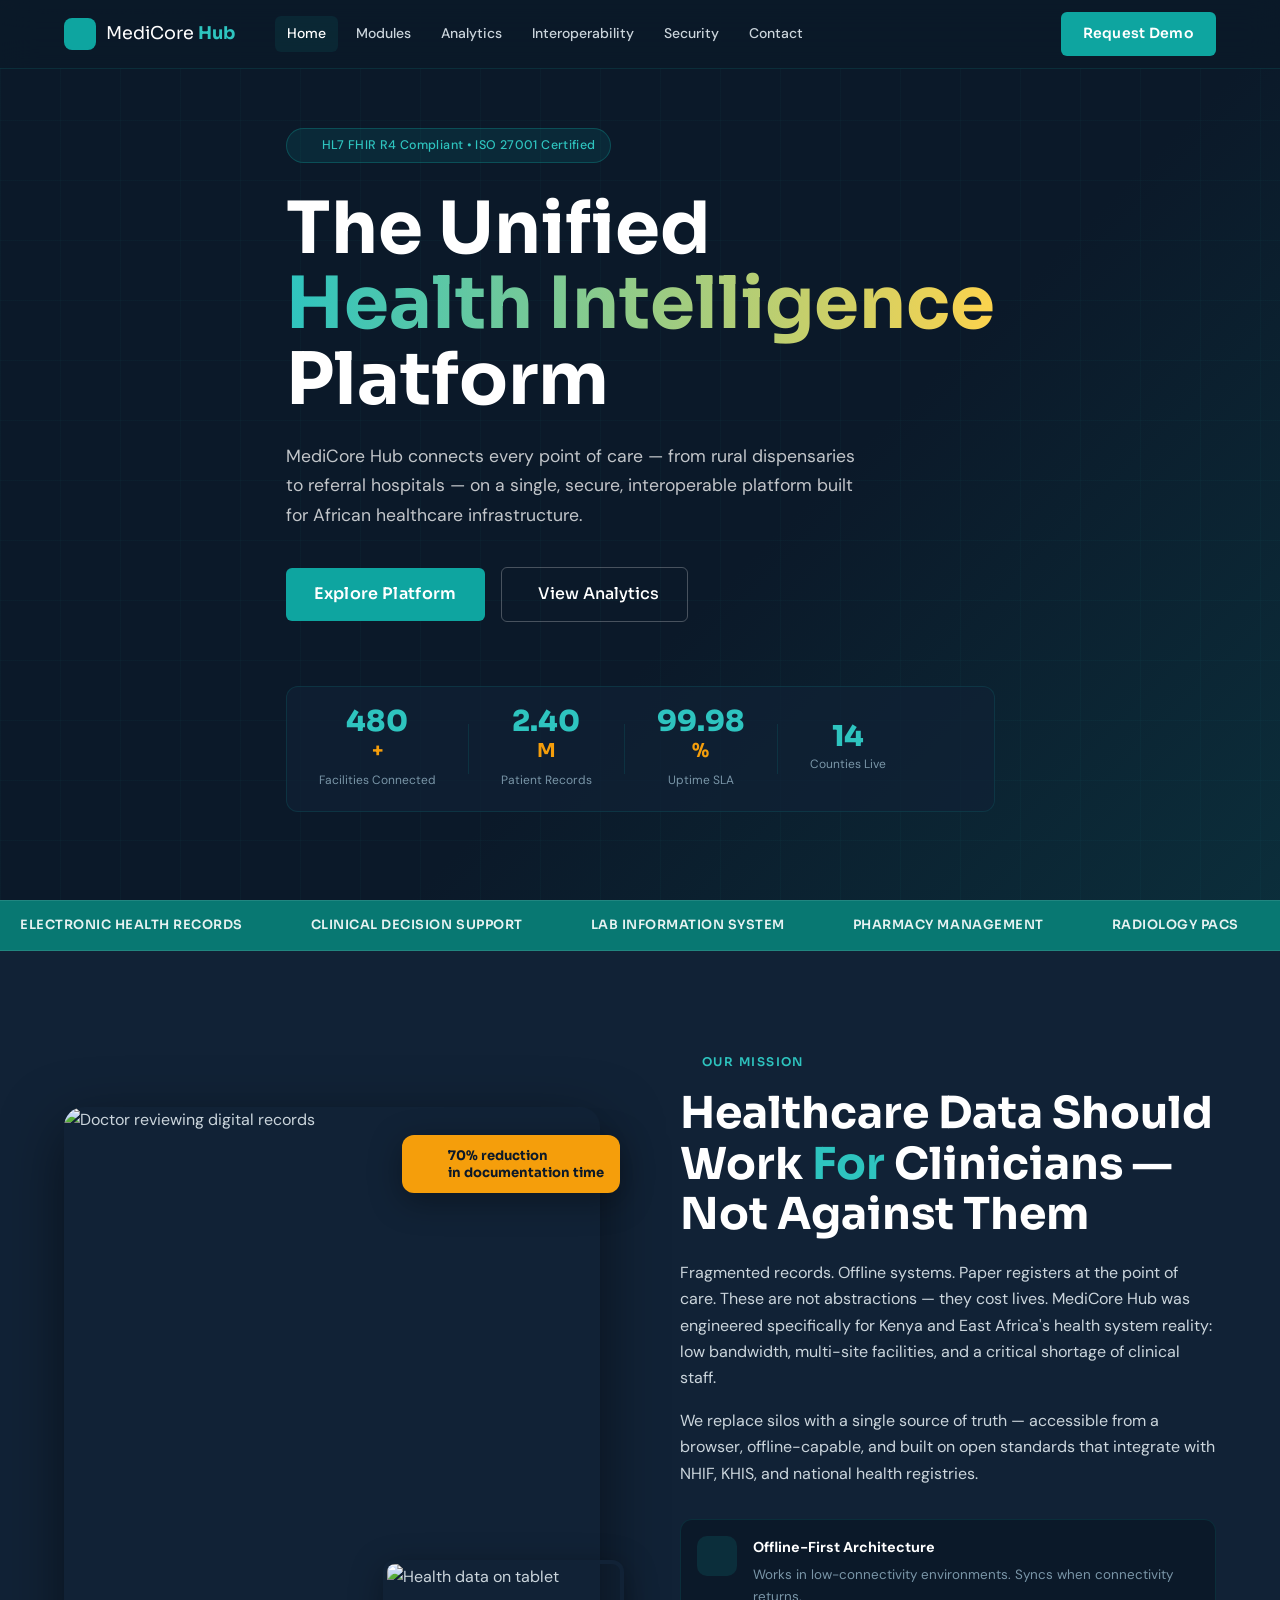
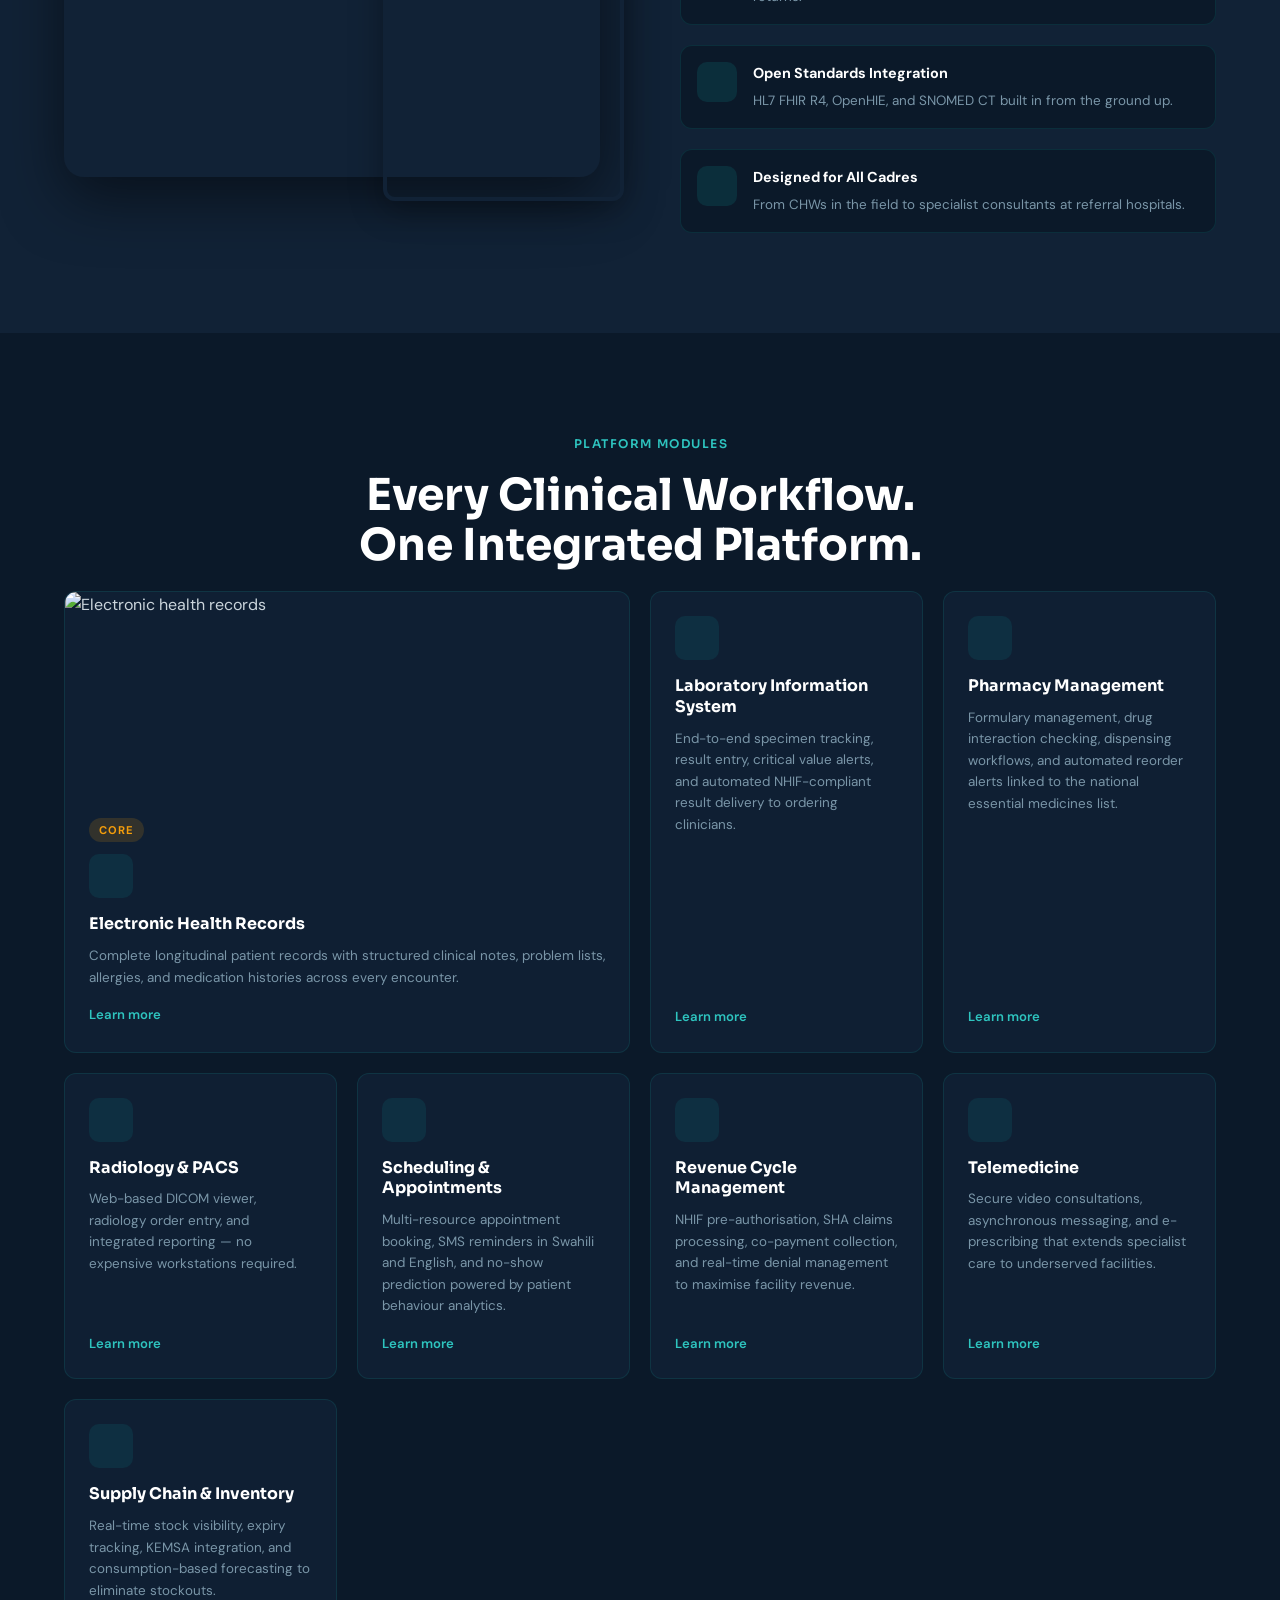
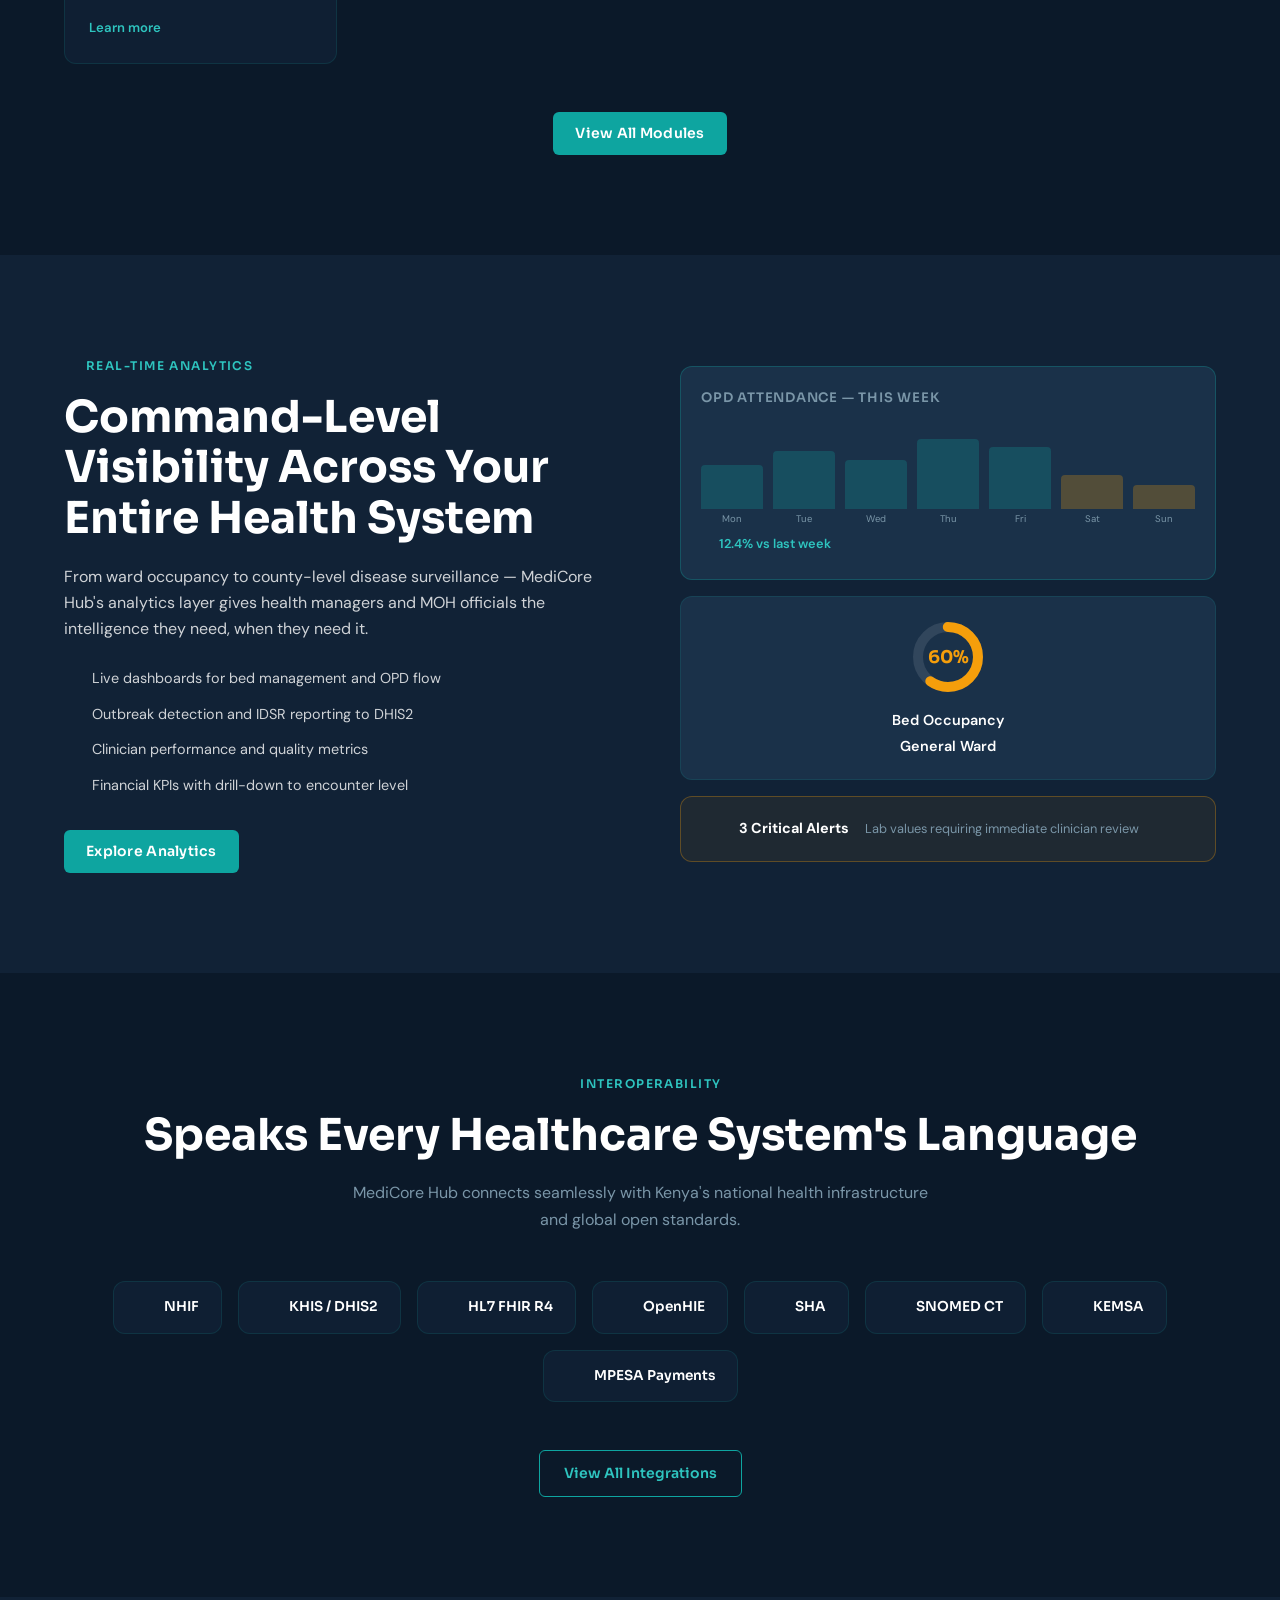
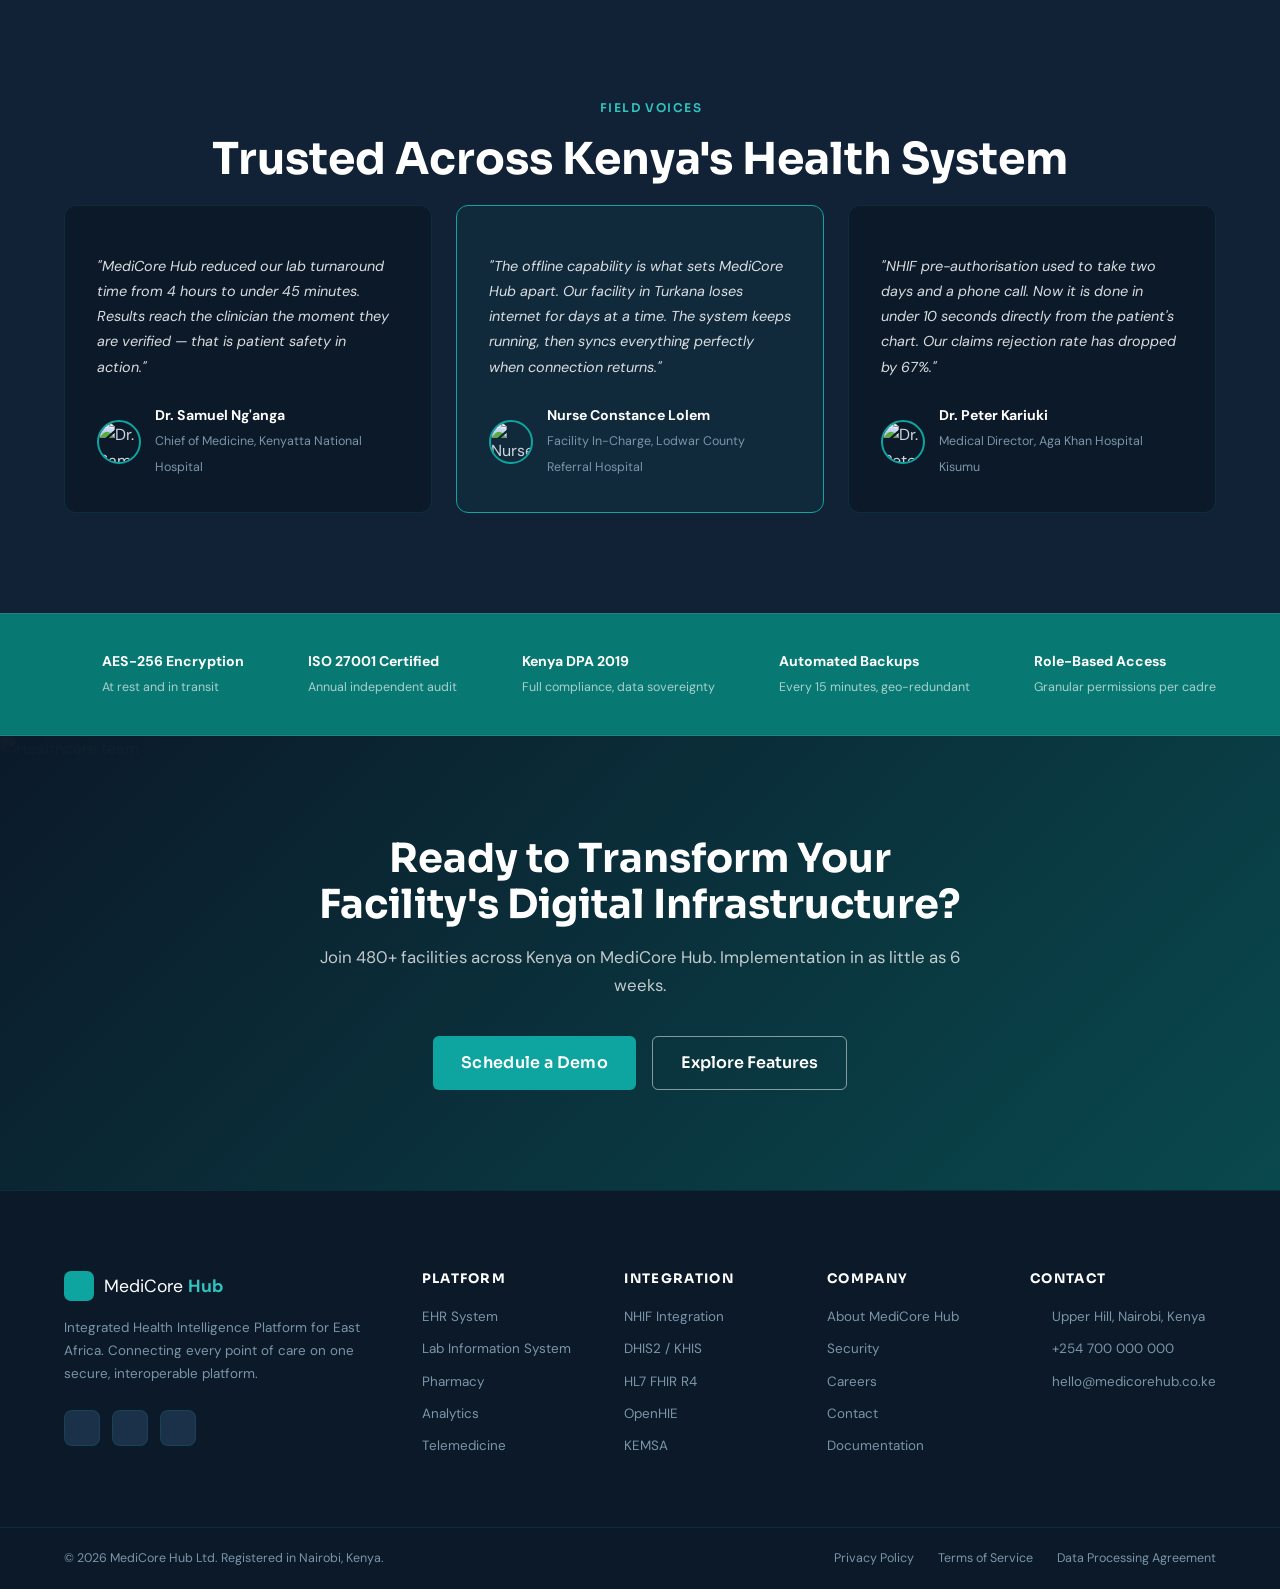
==== index.html @ e0ca9592 "first commit" ====
<!DOCTYPE html>
<html lang="en">
<head>
  <meta charset="UTF-8" />
  <meta name="viewport" content="width=device-width, initial-scale=1.0" />
  <title>MediCore Hub — Integrated Health Intelligence Platform</title>
  <meta name="description" content="MediCore Hub is a next-generation Health IT platform unifying patient records, diagnostics, scheduling, and analytics for modern healthcare facilities in East Africa." />
  <link rel="icon" type="image/svg+xml" href="favicon.svg" />
  <link rel="stylesheet" href="css/main.css" />
  <link rel="preconnect" href="https://fonts.googleapis.com" />
  <link href="https://fonts.googleapis.com/css2?family=Sora:wght@300;400;500;600;700;800&family=DM+Sans:ital,wght@0,300;0,400;0,500;1,300&display=swap" rel="stylesheet" />
  <script src="https://unpkg.com/lucide@latest/dist/umd/lucide.js"></script>
</head>
<body>

  <!-- NAV -->
  <header class="nav-header" id="mainNav">
    <div class="nav-inner">
      <a href="index.html" class="nav-brand">
        <span class="brand-icon"><i data-lucide="activity"></i></span>
        <span class="brand-text">MediCore <strong>Hub</strong></span>
      </a>
      <nav class="nav-links">
        <a href="index.html" class="nav-link active">Home</a>
        <a href="pages/modules.html" class="nav-link">Modules</a>
        <a href="pages/analytics.html" class="nav-link">Analytics</a>
        <a href="pages/interoperability.html" class="nav-link">Interoperability</a>
        <a href="pages/security.html" class="nav-link">Security</a>
        <a href="pages/contact.html" class="nav-link">Contact</a>
      </nav>
      <a href="pages/contact.html" class="btn-primary">Request Demo</a>
      <button class="nav-toggle" id="navToggle" aria-label="Toggle menu">
        <i data-lucide="menu"></i>
      </button>
    </div>
    <!-- mobile menu -->
    <div class="mobile-menu" id="mobileMenu">
      <a href="index.html" class="mob-link">Home</a>
      <a href="pages/modules.html" class="mob-link">Modules</a>
      <a href="pages/analytics.html" class="mob-link">Analytics</a>
      <a href="pages/interoperability.html" class="mob-link">Interoperability</a>
      <a href="pages/security.html" class="mob-link">Security</a>
      <a href="pages/contact.html" class="mob-link">Contact</a>
      <a href="pages/contact.html" class="btn-primary mob-cta">Request Demo</a>
    </div>
  </header>

  <!-- HERO -->
  <section class="hero">
    <div class="hero-bg">
      <img src="https://images.unsplash.com/photo-1559757148-5c350d0d3c56?w=1600&q=80" alt="Modern hospital corridor" class="hero-img" />
      <div class="hero-overlay"></div>
    </div>
    <div class="hero-grid-lines"></div>
    <div class="container hero-content">
      <div class="hero-badge">
        <i data-lucide="shield-check"></i>
        <span>HL7 FHIR R4 Compliant &bull; ISO 27001 Certified</span>
      </div>
      <h1 class="hero-title">The Unified<br /><em>Health Intelligence</em><br />Platform</h1>
      <p class="hero-sub">MediCore Hub connects every point of care — from rural dispensaries to referral hospitals — on a single, secure, interoperable platform built for African healthcare infrastructure.</p>
      <div class="hero-actions">
        <a href="pages/modules.html" class="btn-primary large">Explore Platform</a>
        <a href="pages/analytics.html" class="btn-ghost large">
          <i data-lucide="bar-chart-2"></i> View Analytics
        </a>
      </div>
      <div class="hero-stats">
        <div class="stat-item">
          <span class="stat-num" data-target="480">0</span><span class="stat-unit">+</span>
          <span class="stat-label">Facilities Connected</span>
        </div>
        <div class="stat-divider"></div>
        <div class="stat-item">
          <span class="stat-num" data-target="2.4">0</span><span class="stat-unit">M</span>
          <span class="stat-label">Patient Records</span>
        </div>
        <div class="stat-divider"></div>
        <div class="stat-item">
          <span class="stat-num" data-target="99.98">0</span><span class="stat-unit">%</span>
          <span class="stat-label">Uptime SLA</span>
        </div>
        <div class="stat-divider"></div>
        <div class="stat-item">
          <span class="stat-num" data-target="14">0</span><span class="stat-unit"></span>
          <span class="stat-label">Counties Live</span>
        </div>
      </div>
    </div>
    <div class="hero-scroll-cue">
      <i data-lucide="chevrons-down"></i>
    </div>
  </section>

  <!-- MARQUEE STRIP -->
  <div class="marquee-strip">
    <div class="marquee-track">
      <span><i data-lucide="check-circle"></i> Electronic Health Records</span>
      <span><i data-lucide="check-circle"></i> Clinical Decision Support</span>
      <span><i data-lucide="check-circle"></i> Lab Information System</span>
      <span><i data-lucide="check-circle"></i> Pharmacy Management</span>
      <span><i data-lucide="check-circle"></i> Radiology PACS</span>
      <span><i data-lucide="check-circle"></i> Telemedicine</span>
      <span><i data-lucide="check-circle"></i> Revenue Cycle Management</span>
      <span><i data-lucide="check-circle"></i> Supply Chain</span>
      <span><i data-lucide="check-circle"></i> Electronic Health Records</span>
      <span><i data-lucide="check-circle"></i> Clinical Decision Support</span>
      <span><i data-lucide="check-circle"></i> Lab Information System</span>
      <span><i data-lucide="check-circle"></i> Pharmacy Management</span>
      <span><i data-lucide="check-circle"></i> Radiology PACS</span>
      <span><i data-lucide="check-circle"></i> Telemedicine</span>
      <span><i data-lucide="check-circle"></i> Revenue Cycle Management</span>
      <span><i data-lucide="check-circle"></i> Supply Chain</span>
    </div>
  </div>

  <!-- PROBLEM / MISSION -->
  <section class="section mission-section">
    <div class="container mission-grid">
      <div class="mission-image-col">
        <div class="image-stack">
          <img src="https://images.unsplash.com/photo-1551190822-a9333d879b1f?w=700&q=80" alt="Doctor reviewing digital records" class="img-main" />
          <img src="https://images.unsplash.com/photo-1576091160550-2173dba999ef?w=400&q=80" alt="Health data on tablet" class="img-accent" />
          <div class="image-badge">
            <i data-lucide="trending-up"></i>
            <span>70% reduction<br/>in documentation time</span>
          </div>
        </div>
      </div>
      <div class="mission-text-col">
        <p class="section-eyebrow"><i data-lucide="target"></i> Our Mission</p>
        <h2 class="section-title">Healthcare Data Should Work <em>For</em> Clinicians — Not Against Them</h2>
        <p class="section-body">Fragmented records. Offline systems. Paper registers at the point of care. These are not abstractions — they cost lives. MediCore Hub was engineered specifically for Kenya and East Africa's health system reality: low bandwidth, multi-site facilities, and a critical shortage of clinical staff.</p>
        <p class="section-body">We replace silos with a single source of truth — accessible from a browser, offline-capable, and built on open standards that integrate with NHIF, KHIS, and national health registries.</p>
        <div class="mission-pillars">
          <div class="pillar">
            <span class="pillar-icon"><i data-lucide="wifi-off"></i></span>
            <div>
              <strong>Offline-First Architecture</strong>
              <p>Works in low-connectivity environments. Syncs when connectivity returns.</p>
            </div>
          </div>
          <div class="pillar">
            <span class="pillar-icon"><i data-lucide="git-merge"></i></span>
            <div>
              <strong>Open Standards Integration</strong>
              <p>HL7 FHIR R4, OpenHIE, and SNOMED CT built in from the ground up.</p>
            </div>
          </div>
          <div class="pillar">
            <span class="pillar-icon"><i data-lucide="users"></i></span>
            <div>
              <strong>Designed for All Cadres</strong>
              <p>From CHWs in the field to specialist consultants at referral hospitals.</p>
            </div>
          </div>
        </div>
      </div>
    </div>
  </section>

  <!-- CORE MODULES GRID -->
  <section class="section modules-preview">
    <div class="container">
      <div class="section-header centered">
        <p class="section-eyebrow"><i data-lucide="layout-grid"></i> Platform Modules</p>
        <h2 class="section-title">Every Clinical Workflow.<br />One Integrated Platform.</h2>
      </div>
      <div class="modules-grid">

        <a href="pages/modules.html#ehr" class="module-card featured">
          <div class="module-img-wrap">
            <img src="https://images.unsplash.com/photo-1516549655169-df83a0774514?w=600&q=80" alt="Electronic health records" />
          </div>
          <div class="module-card-body">
            <span class="module-tag">Core</span>
            <div class="module-icon"><i data-lucide="file-text"></i></div>
            <h3>Electronic Health Records</h3>
            <p>Complete longitudinal patient records with structured clinical notes, problem lists, allergies, and medication histories across every encounter.</p>
            <span class="module-cta">Learn more <i data-lucide="arrow-right"></i></span>
          </div>
        </a>

        <a href="pages/modules.html#lab" class="module-card">
          <div class="module-icon"><i data-lucide="microscope"></i></div>
          <h3>Laboratory Information System</h3>
          <p>End-to-end specimen tracking, result entry, critical value alerts, and automated NHIF-compliant result delivery to ordering clinicians.</p>
          <span class="module-cta">Learn more <i data-lucide="arrow-right"></i></span>
        </a>

        <a href="pages/modules.html#pharmacy" class="module-card">
          <div class="module-icon"><i data-lucide="pill"></i></div>
          <h3>Pharmacy Management</h3>
          <p>Formulary management, drug interaction checking, dispensing workflows, and automated reorder alerts linked to the national essential medicines list.</p>
          <span class="module-cta">Learn more <i data-lucide="arrow-right"></i></span>
        </a>

        <a href="pages/modules.html#radiology" class="module-card">
          <div class="module-icon"><i data-lucide="scan"></i></div>
          <h3>Radiology & PACS</h3>
          <p>Web-based DICOM viewer, radiology order entry, and integrated reporting — no expensive workstations required.</p>
          <span class="module-cta">Learn more <i data-lucide="arrow-right"></i></span>
        </a>

        <a href="pages/modules.html#scheduling" class="module-card">
          <div class="module-icon"><i data-lucide="calendar-days"></i></div>
          <h3>Scheduling & Appointments</h3>
          <p>Multi-resource appointment booking, SMS reminders in Swahili and English, and no-show prediction powered by patient behaviour analytics.</p>
          <span class="module-cta">Learn more <i data-lucide="arrow-right"></i></span>
        </a>

        <a href="pages/modules.html#billing" class="module-card">
          <div class="module-icon"><i data-lucide="receipt"></i></div>
          <h3>Revenue Cycle Management</h3>
          <p>NHIF pre-authorisation, SHA claims processing, co-payment collection, and real-time denial management to maximise facility revenue.</p>
          <span class="module-cta">Learn more <i data-lucide="arrow-right"></i></span>
        </a>

        <a href="pages/modules.html#telehealth" class="module-card">
          <div class="module-icon"><i data-lucide="video"></i></div>
          <h3>Telemedicine</h3>
          <p>Secure video consultations, asynchronous messaging, and e-prescribing that extends specialist care to underserved facilities.</p>
          <span class="module-cta">Learn more <i data-lucide="arrow-right"></i></span>
        </a>

        <a href="pages/modules.html#supply" class="module-card">
          <div class="module-icon"><i data-lucide="package"></i></div>
          <h3>Supply Chain & Inventory</h3>
          <p>Real-time stock visibility, expiry tracking, KEMSA integration, and consumption-based forecasting to eliminate stockouts.</p>
          <span class="module-cta">Learn more <i data-lucide="arrow-right"></i></span>
        </a>

      </div>
      <div class="center-cta">
        <a href="pages/modules.html" class="btn-primary">View All Modules</a>
      </div>
    </div>
  </section>

  <!-- ANALYTICS SHOWCASE -->
  <section class="section analytics-showcase">
    <div class="container analytics-grid">
      <div class="analytics-text">
        <p class="section-eyebrow light"><i data-lucide="bar-chart-2"></i> Real-Time Analytics</p>
        <h2 class="section-title light">Command-Level Visibility Across Your Entire Health System</h2>
        <p class="section-body light">From ward occupancy to county-level disease surveillance — MediCore Hub's analytics layer gives health managers and MOH officials the intelligence they need, when they need it.</p>
        <ul class="analytics-list">
          <li><i data-lucide="check"></i> Live dashboards for bed management and OPD flow</li>
          <li><i data-lucide="check"></i> Outbreak detection and IDSR reporting to DHIS2</li>
          <li><i data-lucide="check"></i> Clinician performance and quality metrics</li>
          <li><i data-lucide="check"></i> Financial KPIs with drill-down to encounter level</li>
        </ul>
        <a href="pages/analytics.html" class="btn-primary">Explore Analytics</a>
      </div>
      <div class="analytics-visual">
        <div class="analytics-card-stack">
          <div class="a-card primary">
            <div class="a-card-head">
              <span>OPD Attendance — This Week</span>
              <i data-lucide="trending-up"></i>
            </div>
            <div class="a-bars">
              <div class="a-bar" style="--h:55%"><span>Mon</span></div>
              <div class="a-bar" style="--h:72%"><span>Tue</span></div>
              <div class="a-bar" style="--h:61%"><span>Wed</span></div>
              <div class="a-bar" style="--h:88%"><span>Thu</span></div>
              <div class="a-bar" style="--h:78%"><span>Fri</span></div>
              <div class="a-bar accent" style="--h:43%"><span>Sat</span></div>
              <div class="a-bar accent" style="--h:30%"><span>Sun</span></div>
            </div>
            <div class="a-card-foot">
              <span class="uptick"><i data-lucide="arrow-up-right"></i> 12.4% vs last week</span>
            </div>
          </div>
          <div class="a-card secondary">
            <div class="donut-wrap">
              <svg viewBox="0 0 80 80" class="donut-svg">
                <circle cx="40" cy="40" r="30" fill="none" stroke="rgba(255,255,255,0.1)" stroke-width="10"/>
                <circle cx="40" cy="40" r="30" fill="none" stroke="var(--amber)" stroke-width="10"
                  stroke-dasharray="113 75" stroke-linecap="round" transform="rotate(-90 40 40)"/>
              </svg>
              <span class="donut-val">60%</span>
            </div>
            <p>Bed Occupancy</p>
            <p class="a-sub">General Ward</p>
          </div>
          <div class="a-card tertiary">
            <i data-lucide="alert-triangle"></i>
            <strong>3 Critical Alerts</strong>
            <p>Lab values requiring immediate clinician review</p>
          </div>
        </div>
      </div>
    </div>
  </section>

  <!-- INTEROPERABILITY -->
  <section class="section interop-section">
    <div class="container">
      <div class="section-header centered">
        <p class="section-eyebrow"><i data-lucide="git-branch"></i> Interoperability</p>
        <h2 class="section-title">Speaks Every Healthcare System's Language</h2>
        <p class="section-sub">MediCore Hub connects seamlessly with Kenya's national health infrastructure and global open standards.</p>
      </div>
      <div class="interop-logos">
        <div class="interop-badge"><i data-lucide="server"></i><span>NHIF</span></div>
        <div class="interop-badge"><i data-lucide="database"></i><span>KHIS / DHIS2</span></div>
        <div class="interop-badge"><i data-lucide="link"></i><span>HL7 FHIR R4</span></div>
        <div class="interop-badge"><i data-lucide="code-2"></i><span>OpenHIE</span></div>
        <div class="interop-badge"><i data-lucide="shield"></i><span>SHA</span></div>
        <div class="interop-badge"><i data-lucide="globe"></i><span>SNOMED CT</span></div>
        <div class="interop-badge"><i data-lucide="package"></i><span>KEMSA</span></div>
        <div class="interop-badge"><i data-lucide="cpu"></i><span>MPESA Payments</span></div>
      </div>
      <div class="center-cta">
        <a href="pages/interoperability.html" class="btn-outline">View All Integrations</a>
      </div>
    </div>
  </section>

  <!-- TESTIMONIALS -->
  <section class="section testimonials-section">
    <div class="container">
      <div class="section-header centered">
        <p class="section-eyebrow"><i data-lucide="message-square"></i> Field Voices</p>
        <h2 class="section-title">Trusted Across Kenya's Health System</h2>
      </div>
      <div class="testimonials-grid">
        <div class="testi-card">
          <div class="testi-quote"><i data-lucide="quote"></i></div>
          <p class="testi-text">"MediCore Hub reduced our lab turnaround time from 4 hours to under 45 minutes. Results reach the clinician the moment they are verified — that is patient safety in action."</p>
          <div class="testi-author">
            <img src="https://images.unsplash.com/photo-1612349317150-e413f6a5b16d?w=80&q=80" alt="Dr. Samuel Ng'anga" />
            <div>
              <strong>Dr. Samuel Ng'anga</strong>
              <span>Chief of Medicine, Kenyatta National Hospital</span>
            </div>
          </div>
        </div>
        <div class="testi-card featured-testi">
          <div class="testi-quote"><i data-lucide="quote"></i></div>
          <p class="testi-text">"The offline capability is what sets MediCore Hub apart. Our facility in Turkana loses internet for days at a time. The system keeps running, then syncs everything perfectly when connection returns."</p>
          <div class="testi-author">
            <img src="https://images.unsplash.com/photo-1559839734-2b71ea197ec2?w=80&q=80" alt="Nurse Constance Lolem" />
            <div>
              <strong>Nurse Constance Lolem</strong>
              <span>Facility In-Charge, Lodwar County Referral Hospital</span>
            </div>
          </div>
        </div>
        <div class="testi-card">
          <div class="testi-quote"><i data-lucide="quote"></i></div>
          <p class="testi-text">"NHIF pre-authorisation used to take two days and a phone call. Now it is done in under 10 seconds directly from the patient's chart. Our claims rejection rate has dropped by 67%."</p>
          <div class="testi-author">
            <img src="https://images.unsplash.com/photo-1537368910025-700350fe46c7?w=80&q=80" alt="Dr. Peter Kariuki" />
            <div>
              <strong>Dr. Peter Kariuki</strong>
              <span>Medical Director, Aga Khan Hospital Kisumu</span>
            </div>
          </div>
        </div>
      </div>
    </div>
  </section>

  <!-- SECURITY STRIP -->
  <section class="security-strip">
    <div class="container security-inner">
      <div class="sec-item">
        <i data-lucide="lock"></i>
        <div>
          <strong>AES-256 Encryption</strong>
          <span>At rest and in transit</span>
        </div>
      </div>
      <div class="sec-item">
        <i data-lucide="shield-check"></i>
        <div>
          <strong>ISO 27001 Certified</strong>
          <span>Annual independent audit</span>
        </div>
      </div>
      <div class="sec-item">
        <i data-lucide="eye-off"></i>
        <div>
          <strong>Kenya DPA 2019</strong>
          <span>Full compliance, data sovereignty</span>
        </div>
      </div>
      <div class="sec-item">
        <i data-lucide="rotate-ccw"></i>
        <div>
          <strong>Automated Backups</strong>
          <span>Every 15 minutes, geo-redundant</span>
        </div>
      </div>
      <div class="sec-item">
        <i data-lucide="user-check"></i>
        <div>
          <strong>Role-Based Access</strong>
          <span>Granular permissions per cadre</span>
        </div>
      </div>
    </div>
  </section>

  <!-- CTA BANNER -->
  <section class="cta-banner">
    <div class="cta-banner-bg">
      <img src="https://images.unsplash.com/photo-1600880292203-757bb62b4baf?w=1600&q=80" alt="Healthcare team" />
      <div class="cta-banner-overlay"></div>
    </div>
    <div class="container cta-banner-content">
      <h2>Ready to Transform Your Facility's Digital Infrastructure?</h2>
      <p>Join 480+ facilities across Kenya on MediCore Hub. Implementation in as little as 6 weeks.</p>
      <div class="cta-banner-actions">
        <a href="pages/contact.html" class="btn-primary large">Schedule a Demo</a>
        <a href="pages/modules.html" class="btn-ghost-white large">Explore Features</a>
      </div>
    </div>
  </section>

  <!-- FOOTER -->
  <footer class="footer">
    <div class="container footer-grid">
      <div class="footer-brand-col">
        <div class="footer-brand">
          <span class="brand-icon"><i data-lucide="activity"></i></span>
          <span class="brand-text">MediCore <strong>Hub</strong></span>
        </div>
        <p>Integrated Health Intelligence Platform for East Africa. Connecting every point of care on one secure, interoperable platform.</p>
        <div class="footer-social">
          <a href="#" aria-label="LinkedIn"><i data-lucide="linkedin"></i></a>
          <a href="#" aria-label="Twitter"><i data-lucide="twitter"></i></a>
          <a href="#" aria-label="GitHub"><i data-lucide="github"></i></a>
        </div>
      </div>
      <div class="footer-links-col">
        <h4>Platform</h4>
        <a href="pages/modules.html">EHR System</a>
        <a href="pages/modules.html#lab">Lab Information System</a>
        <a href="pages/modules.html#pharmacy">Pharmacy</a>
        <a href="pages/analytics.html">Analytics</a>
        <a href="pages/modules.html#telehealth">Telemedicine</a>
      </div>
      <div class="footer-links-col">
        <h4>Integration</h4>
        <a href="pages/interoperability.html">NHIF Integration</a>
        <a href="pages/interoperability.html">DHIS2 / KHIS</a>
        <a href="pages/interoperability.html">HL7 FHIR R4</a>
        <a href="pages/interoperability.html">OpenHIE</a>
        <a href="pages/interoperability.html">KEMSA</a>
      </div>
      <div class="footer-links-col">
        <h4>Company</h4>
        <a href="#">About MediCore Hub</a>
        <a href="pages/security.html">Security</a>
        <a href="#">Careers</a>
        <a href="pages/contact.html">Contact</a>
        <a href="#">Documentation</a>
      </div>
      <div class="footer-links-col">
        <h4>Contact</h4>
        <p><i data-lucide="map-pin"></i> Upper Hill, Nairobi, Kenya</p>
        <p><i data-lucide="phone"></i> +254 700 000 000</p>
        <p><i data-lucide="mail"></i> hello@medicorehub.co.ke</p>
      </div>
    </div>
    <div class="footer-bottom">
      <div class="container footer-bottom-inner">
        <span>© 2026 MediCore Hub Ltd. Registered in Nairobi, Kenya.</span>
        <div class="footer-legal">
          <a href="#">Privacy Policy</a>
          <a href="#">Terms of Service</a>
          <a href="#">Data Processing Agreement</a>
        </div>
      </div>
    </div>
  </footer>

  <script src="js/main.js"></script>
</body>
</html>
---- css/main.css ----
/* ============================================================
   MediCore Hub — Main Stylesheet
   Theme: Deep Navy + Teal + Amber
   Font: Sora (headings) + DM Sans (body)
   ============================================================ */

:root {
  --navy:       #0B1929;
  --navy-mid:   #112236;
  --navy-light: #1A3149;
  --teal:       #0EA5A0;
  --teal-light: #2EC4BF;
  --teal-dark:  #087872;
  --amber:      #F59E0B;
  --amber-light:#FCD34D;
  --amber-dark: #D97706;
  --white:      #FFFFFF;
  --off-white:  #F0F6F8;
  --text-body:  #CBD5DC;
  --text-muted: #7A96A8;
  --border:     rgba(14,165,160,0.15);
  --card-bg:    rgba(17,34,54,0.85);
  --radius-sm:  6px;
  --radius-md:  12px;
  --radius-lg:  20px;
  --shadow-sm:  0 2px 12px rgba(0,0,0,0.25);
  --shadow-md:  0 8px 32px rgba(0,0,0,0.35);
  --shadow-lg:  0 20px 60px rgba(0,0,0,0.5);
  --transition: 0.3s cubic-bezier(0.4,0,0.2,1);
}

/* ---- RESET ---- */
*, *::before, *::after { box-sizing: border-box; margin: 0; padding: 0; }
html { scroll-behavior: smooth; }
body {
  font-family: 'DM Sans', sans-serif;
  font-size: 16px;
  line-height: 1.65;
  color: var(--text-body);
  background: var(--navy);
  overflow-x: hidden;
}
a { color: inherit; text-decoration: none; }
img { max-width: 100%; display: block; }
ul { list-style: none; }

/* ---- TYPOGRAPHY ---- */
h1, h2, h3, h4 {
  font-family: 'Sora', sans-serif;
  font-weight: 700;
  line-height: 1.15;
  color: var(--white);
}
em { font-style: normal; color: var(--teal-light); }

/* ---- CONTAINER ---- */
.container { max-width: 1200px; margin: 0 auto; padding: 0 24px; }

/* ---- BUTTONS ---- */
.btn-primary {
  display: inline-flex; align-items: center; gap: 8px;
  background: var(--teal);
  color: var(--white);
  font-family: 'Sora', sans-serif;
  font-weight: 600;
  font-size: 0.875rem;
  padding: 10px 22px;
  border-radius: var(--radius-sm);
  border: none; cursor: pointer;
  transition: background var(--transition), transform var(--transition), box-shadow var(--transition);
  letter-spacing: 0.02em;
}
.btn-primary:hover {
  background: var(--teal-light);
  transform: translateY(-1px);
  box-shadow: 0 6px 20px rgba(14,165,160,0.35);
}
.btn-primary.large { font-size: 1rem; padding: 13px 28px; }
.btn-ghost {
  display: inline-flex; align-items: center; gap: 8px;
  background: transparent;
  color: var(--white);
  font-family: 'Sora', sans-serif;
  font-weight: 500;
  font-size: 0.875rem;
  padding: 10px 22px;
  border-radius: var(--radius-sm);
  border: 1px solid rgba(255,255,255,0.25);
  cursor: pointer;
  transition: border-color var(--transition), background var(--transition);
}
.btn-ghost:hover { border-color: var(--teal); background: rgba(14,165,160,0.08); }
.btn-ghost.large { font-size: 1rem; padding: 13px 28px; }
.btn-outline {
  display: inline-flex; align-items: center; gap: 8px;
  background: transparent;
  color: var(--teal-light);
  font-family: 'Sora', sans-serif;
  font-weight: 600;
  font-size: 0.875rem;
  padding: 11px 24px;
  border-radius: var(--radius-sm);
  border: 1.5px solid var(--teal);
  cursor: pointer;
  transition: background var(--transition), color var(--transition);
}
.btn-outline:hover { background: var(--teal); color: var(--white); }
.btn-ghost-white {
  display: inline-flex; align-items: center; gap: 8px;
  background: transparent;
  color: var(--white);
  font-family: 'Sora', sans-serif;
  font-weight: 600;
  font-size: 1rem;
  padding: 13px 28px;
  border-radius: var(--radius-sm);
  border: 1.5px solid rgba(255,255,255,0.5);
  cursor: pointer;
  transition: background var(--transition), border-color var(--transition);
}
.btn-ghost-white:hover { background: rgba(255,255,255,0.1); border-color: white; }

/* ---- SECTION UTILITIES ---- */
.section { padding: 100px 0; }
.section-eyebrow {
  display: inline-flex; align-items: center; gap: 8px;
  font-family: 'Sora', sans-serif;
  font-size: 0.75rem;
  font-weight: 600;
  text-transform: uppercase;
  letter-spacing: 0.12em;
  color: var(--teal-light);
  margin-bottom: 16px;
}
.section-eyebrow.light { color: var(--teal-light); }
.section-eyebrow i { width: 14px; height: 14px; }
.section-title { font-size: clamp(1.75rem, 3.5vw, 2.75rem); margin-bottom: 20px; }
.section-title.light { color: var(--white); }
.section-body { color: var(--text-body); max-width: 560px; margin-bottom: 16px; }
.section-body.light { color: rgba(255,255,255,0.8); }
.section-sub { color: var(--text-muted); max-width: 600px; margin: 0 auto 48px; text-align: center; }
.section-header.centered { text-align: center; }
.section-header.centered .section-eyebrow { display: inline-flex; }
.center-cta { text-align: center; margin-top: 48px; }

/* ============================
   NAVIGATION
   ============================ */
.nav-header {
  position: fixed; top: 0; left: 0; right: 0; z-index: 1000;
  background: rgba(11,25,41,0.92);
  backdrop-filter: blur(16px);
  border-bottom: 1px solid var(--border);
  transition: background var(--transition);
}
.nav-header.scrolled { background: rgba(11,25,41,0.98); }
.nav-inner {
  max-width: 1200px; margin: 0 auto; padding: 0 24px;
  height: 68px;
  display: flex; align-items: center; gap: 40px;
}
.nav-brand {
  display: flex; align-items: center; gap: 10px;
  font-family: 'Sora', sans-serif;
  font-size: 1.1rem;
  color: var(--white);
  flex-shrink: 0;
}
.nav-brand .brand-icon {
  width: 32px; height: 32px;
  background: var(--teal);
  border-radius: 8px;
  display: flex; align-items: center; justify-content: center;
  color: white;
}
.nav-brand .brand-icon i { width: 18px; height: 18px; }
.nav-brand strong { color: var(--teal-light); }
.nav-links { display: flex; align-items: center; gap: 6px; flex: 1; }
.nav-link {
  font-family: 'DM Sans', sans-serif;
  font-size: 0.875rem;
  font-weight: 500;
  color: var(--text-body);
  padding: 6px 12px;
  border-radius: var(--radius-sm);
  transition: color var(--transition), background var(--transition);
}
.nav-link:hover, .nav-link.active {
  color: var(--white);
  background: rgba(14,165,160,0.1);
}
.nav-toggle { display: none; background: none; border: none; color: white; cursor: pointer; }
.mobile-menu { display: none; }

/* ============================
   HERO
   ============================ */
.hero {
  position: relative;
  min-height: 100vh;
  display: flex; align-items: center;
  padding: 120px 0 80px;
  overflow: hidden;
}
.hero-bg { position: absolute; inset: 0; }
.hero-img { width: 100%; height: 100%; object-fit: cover; filter: brightness(0.3); }
.hero-overlay {
  position: absolute; inset: 0;
  background: linear-gradient(135deg, rgba(11,25,41,0.95) 0%, rgba(11,25,41,0.7) 60%, rgba(14,165,160,0.15) 100%);
}
.hero-grid-lines {
  position: absolute; inset: 0;
  background-image:
    linear-gradient(rgba(14,165,160,0.04) 1px, transparent 1px),
    linear-gradient(90deg, rgba(14,165,160,0.04) 1px, transparent 1px);
  background-size: 60px 60px;
  pointer-events: none;
}
.hero-content { position: relative; z-index: 2; max-width: 760px; }
.hero-badge {
  display: inline-flex; align-items: center; gap: 8px;
  background: rgba(14,165,160,0.12);
  border: 1px solid rgba(14,165,160,0.3);
  color: var(--teal-light);
  font-size: 0.78rem;
  font-weight: 500;
  padding: 6px 14px;
  border-radius: 100px;
  margin-bottom: 28px;
  letter-spacing: 0.03em;
}
.hero-badge i { width: 13px; height: 13px; }
.hero-title {
  font-size: clamp(2.5rem, 6vw, 4.5rem);
  line-height: 1.05;
  color: var(--white);
  margin-bottom: 24px;
  animation: fadeUp 0.8s ease both;
}
.hero-title em {
  background: linear-gradient(90deg, var(--teal-light), var(--amber-light));
  -webkit-background-clip: text;
  -webkit-text-fill-color: transparent;
  background-clip: text;
}
.hero-sub {
  font-size: 1.1rem;
  color: rgba(255,255,255,0.75);
  max-width: 580px;
  margin-bottom: 36px;
  line-height: 1.7;
  animation: fadeUp 0.8s 0.15s ease both;
}
.hero-actions {
  display: flex; align-items: center; gap: 16px; flex-wrap: wrap;
  margin-bottom: 64px;
  animation: fadeUp 0.8s 0.25s ease both;
}
.hero-stats {
  display: flex; align-items: center; gap: 0; flex-wrap: wrap;
  background: rgba(17,34,54,0.7);
  border: 1px solid var(--border);
  border-radius: var(--radius-md);
  overflow: hidden;
  animation: fadeUp 0.8s 0.35s ease both;
}
.stat-item {
  display: flex; flex-direction: column; align-items: center;
  padding: 20px 32px;
}
.stat-num {
  font-family: 'Sora', sans-serif;
  font-size: 1.8rem;
  font-weight: 800;
  color: var(--teal-light);
  line-height: 1;
}
.stat-unit { font-family: 'Sora', sans-serif; font-weight: 700; font-size: 1.2rem; color: var(--amber); }
.stat-label { font-size: 0.75rem; color: var(--text-muted); margin-top: 4px; text-align: center; }
.stat-divider { width: 1px; height: 50px; background: var(--border); }
.hero-scroll-cue {
  position: absolute; bottom: 32px; left: 50%; transform: translateX(-50%);
  color: rgba(255,255,255,0.3);
  animation: bounce 2s infinite;
}
.hero-scroll-cue i { width: 24px; height: 24px; }

@keyframes fadeUp {
  from { opacity: 0; transform: translateY(24px); }
  to   { opacity: 1; transform: translateY(0); }
}
@keyframes bounce {
  0%, 100% { transform: translateX(-50%) translateY(0); }
  50%       { transform: translateX(-50%) translateY(8px); }
}

/* ============================
   MARQUEE
   ============================ */
.marquee-strip {
  background: var(--teal-dark);
  overflow: hidden; padding: 14px 0;
  border-top: 1px solid rgba(255,255,255,0.1);
  border-bottom: 1px solid rgba(255,255,255,0.1);
}
.marquee-track {
  display: flex; gap: 48px;
  animation: marquee 28s linear infinite;
  width: max-content;
}
.marquee-track span {
  display: inline-flex; align-items: center; gap: 8px;
  font-family: 'Sora', sans-serif;
  font-size: 0.8rem;
  font-weight: 600;
  color: rgba(255,255,255,0.9);
  letter-spacing: 0.04em;
  white-space: nowrap;
  text-transform: uppercase;
}
.marquee-track i { width: 12px; height: 12px; color: var(--amber-light); }
@keyframes marquee {
  from { transform: translateX(0); }
  to   { transform: translateX(-50%); }
}

/* ============================
   MISSION
   ============================ */
.mission-section { background: var(--navy-mid); }
.mission-grid {
  display: grid;
  grid-template-columns: 1fr 1fr;
  gap: 80px; align-items: center;
}
.image-stack { position: relative; }
.img-main {
  width: 100%; border-radius: var(--radius-lg);
  box-shadow: var(--shadow-lg);
  aspect-ratio: 4/5; object-fit: cover;
}
.img-accent {
  position: absolute; bottom: -24px; right: -24px;
  width: 45%; border-radius: var(--radius-md);
  border: 4px solid var(--navy-mid);
  box-shadow: var(--shadow-md);
  aspect-ratio: 1/1; object-fit: cover;
}
.image-badge {
  position: absolute; top: 28px; right: -20px;
  background: var(--amber);
  color: var(--navy);
  padding: 12px 16px;
  border-radius: var(--radius-md);
  display: flex; align-items: center; gap: 10px;
  font-family: 'Sora', sans-serif;
  font-weight: 700;
  font-size: 0.82rem;
  line-height: 1.3;
  box-shadow: var(--shadow-md);
}
.image-badge i { width: 20px; height: 20px; flex-shrink: 0; }
.mission-pillars { display: flex; flex-direction: column; gap: 20px; margin-top: 32px; }
.pillar {
  display: flex; align-items: flex-start; gap: 16px;
  padding: 16px;
  background: var(--navy);
  border-radius: var(--radius-md);
  border: 1px solid var(--border);
}
.pillar-icon {
  width: 40px; height: 40px; flex-shrink: 0;
  background: rgba(14,165,160,0.15);
  border-radius: 10px;
  display: flex; align-items: center; justify-content: center;
  color: var(--teal-light);
}
.pillar-icon i { width: 18px; height: 18px; }
.pillar strong { display: block; color: var(--white); font-size: 0.9rem; margin-bottom: 4px; }
.pillar p { font-size: 0.84rem; color: var(--text-muted); margin: 0; }

/* ============================
   MODULES GRID
   ============================ */
.modules-preview { background: var(--navy); }
.modules-grid {
  display: grid;
  grid-template-columns: repeat(4, 1fr);
  grid-template-rows: auto auto;
  gap: 20px;
}
.module-card {
  display: flex; flex-direction: column;
  background: var(--card-bg);
  border: 1px solid var(--border);
  border-radius: var(--radius-md);
  overflow: hidden;
  padding: 24px;
  transition: border-color var(--transition), transform var(--transition), box-shadow var(--transition);
  cursor: pointer;
}
.module-card:hover {
  border-color: var(--teal);
  transform: translateY(-4px);
  box-shadow: 0 12px 40px rgba(14,165,160,0.15);
}
.module-card.featured {
  grid-column: span 2;
  grid-row: span 1;
  padding: 0;
  overflow: hidden;
}
.module-img-wrap { height: 200px; overflow: hidden; }
.module-img-wrap img { width: 100%; height: 100%; object-fit: cover; transition: transform 0.6s ease; }
.module-card.featured:hover .module-img-wrap img { transform: scale(1.05); }
.module-card.featured .module-card-body { padding: 24px; }
.module-tag {
  display: inline-block;
  background: rgba(245,158,11,0.15);
  color: var(--amber);
  font-size: 0.7rem; font-weight: 700;
  text-transform: uppercase; letter-spacing: 0.08em;
  padding: 3px 10px; border-radius: 100px;
  margin-bottom: 12px;
}
.module-icon {
  width: 44px; height: 44px;
  background: rgba(14,165,160,0.12);
  border-radius: 10px;
  display: flex; align-items: center; justify-content: center;
  color: var(--teal-light);
  margin-bottom: 16px;
}
.module-icon i { width: 22px; height: 22px; }
.module-card h3 { font-size: 1rem; color: var(--white); margin-bottom: 10px; line-height: 1.3; }
.module-card p { font-size: 0.84rem; color: var(--text-muted); flex: 1; line-height: 1.6; }
.module-cta {
  display: inline-flex; align-items: center; gap: 6px;
  color: var(--teal-light);
  font-size: 0.82rem;
  font-weight: 600;
  margin-top: 16px;
  transition: gap var(--transition);
}
.module-card:hover .module-cta { gap: 10px; }
.module-cta i { width: 14px; height: 14px; }

/* ============================
   ANALYTICS SHOWCASE
   ============================ */
.analytics-showcase {
  background: var(--navy-mid);
  overflow: hidden;
}
.analytics-grid {
  display: grid; grid-template-columns: 1fr 1fr;
  gap: 80px; align-items: center;
}
.analytics-list {
  display: flex; flex-direction: column; gap: 12px;
  margin: 24px 0 32px;
}
.analytics-list li {
  display: flex; align-items: center; gap: 12px;
  font-size: 0.9rem; color: rgba(255,255,255,0.8);
}
.analytics-list i { width: 16px; height: 16px; color: var(--teal-light); flex-shrink: 0; }
.analytics-card-stack { display: flex; flex-direction: column; gap: 16px; }
.a-card {
  background: var(--navy-light);
  border: 1px solid var(--border);
  border-radius: var(--radius-md);
  padding: 20px;
}
.a-card.primary { border-color: rgba(14,165,160,0.3); }
.a-card-head {
  display: flex; justify-content: space-between; align-items: center;
  margin-bottom: 20px;
  font-size: 0.82rem; color: var(--text-muted);
  font-family: 'Sora', sans-serif; font-weight: 600; text-transform: uppercase; letter-spacing: 0.06em;
}
.a-card-head i { width: 16px; height: 16px; color: var(--teal-light); }
.a-bars { display: flex; align-items: flex-end; gap: 10px; height: 80px; }
.a-bar {
  flex: 1; background: rgba(14,165,160,0.25);
  border-radius: 4px 4px 0 0;
  height: var(--h);
  display: flex; flex-direction: column; justify-content: flex-end;
  align-items: center;
  transition: background 0.3s;
  position: relative;
}
.a-bar:hover { background: var(--teal); }
.a-bar.accent { background: rgba(245,158,11,0.25); }
.a-bar.accent:hover { background: var(--amber); }
.a-bar span { font-size: 0.6rem; color: var(--text-muted); position: absolute; bottom: -18px; }
.a-card-foot { margin-top: 24px; }
.uptick {
  display: inline-flex; align-items: center; gap: 4px;
  color: var(--teal-light); font-size: 0.8rem; font-weight: 600;
}
.uptick i { width: 14px; height: 14px; }
.a-card.secondary {
  display: flex; flex-direction: column; align-items: center;
  text-align: center;
}
.donut-wrap { position: relative; width: 80px; height: 80px; margin-bottom: 12px; }
.donut-svg { width: 100%; height: 100%; }
.donut-val {
  position: absolute; inset: 0;
  display: flex; align-items: center; justify-content: center;
  font-family: 'Sora', sans-serif; font-weight: 700; font-size: 1.1rem; color: var(--amber);
}
.a-card.secondary p { font-size: 0.9rem; color: var(--white); font-weight: 600; }
.a-sub { font-size: 0.78rem; color: var(--text-muted); margin-top: 2px; }
.a-card.tertiary {
  display: flex; align-items: center; gap: 16px;
  border-color: rgba(245,158,11,0.3);
  background: rgba(245,158,11,0.06);
}
.a-card.tertiary i { width: 22px; height: 22px; color: var(--amber); flex-shrink: 0; }
.a-card.tertiary strong { color: var(--white); font-size: 0.9rem; }
.a-card.tertiary p { font-size: 0.8rem; color: var(--text-muted); margin: 0; }

/* ============================
   INTEROPERABILITY
   ============================ */
.interop-section { background: var(--navy); }
.interop-logos {
  display: flex; flex-wrap: wrap; justify-content: center; gap: 16px;
  margin-bottom: 48px;
}
.interop-badge {
  display: flex; align-items: center; gap: 10px;
  background: var(--card-bg);
  border: 1px solid var(--border);
  border-radius: var(--radius-md);
  padding: 14px 22px;
  font-family: 'Sora', sans-serif;
  font-weight: 600;
  font-size: 0.85rem;
  color: var(--white);
  transition: border-color var(--transition), background var(--transition);
}
.interop-badge:hover { border-color: var(--teal); background: rgba(14,165,160,0.08); }
.interop-badge i { width: 18px; height: 18px; color: var(--teal-light); }

/* ============================
   TESTIMONIALS
   ============================ */
.testimonials-section { background: var(--navy-mid); }
.testimonials-grid {
  display: grid; grid-template-columns: repeat(3, 1fr);
  gap: 24px;
}
.testi-card {
  background: var(--navy);
  border: 1px solid var(--border);
  border-radius: var(--radius-md);
  padding: 32px;
  transition: border-color var(--transition), transform var(--transition);
}
.testi-card:hover { border-color: var(--teal); transform: translateY(-4px); }
.testi-card.featured-testi { border-color: var(--teal); background: rgba(14,165,160,0.05); }
.testi-quote { color: var(--teal); margin-bottom: 16px; }
.testi-quote i { width: 28px; height: 28px; }
.testi-text { font-size: 0.9rem; color: rgba(255,255,255,0.85); line-height: 1.75; margin-bottom: 24px; font-style: italic; }
.testi-author { display: flex; align-items: center; gap: 14px; }
.testi-author img { width: 44px; height: 44px; border-radius: 50%; object-fit: cover; border: 2px solid var(--teal); }
.testi-author strong { display: block; color: var(--white); font-size: 0.88rem; }
.testi-author span { font-size: 0.78rem; color: var(--text-muted); }

/* ============================
   SECURITY STRIP
   ============================ */
.security-strip {
  background: var(--teal-dark);
  border-top: 1px solid rgba(255,255,255,0.1);
  border-bottom: 1px solid rgba(255,255,255,0.1);
  padding: 36px 0;
}
.security-inner {
  display: flex; justify-content: space-between; align-items: center;
  flex-wrap: wrap; gap: 24px;
}
.sec-item { display: flex; align-items: center; gap: 14px; }
.sec-item i { width: 24px; height: 24px; color: var(--amber-light); flex-shrink: 0; }
.sec-item strong { display: block; color: var(--white); font-size: 0.88rem; }
.sec-item span { font-size: 0.78rem; color: rgba(255,255,255,0.65); }

/* ============================
   CTA BANNER
   ============================ */
.cta-banner {
  position: relative; overflow: hidden;
  padding: 100px 0;
}
.cta-banner-bg { position: absolute; inset: 0; }
.cta-banner-bg img { width: 100%; height: 100%; object-fit: cover; filter: brightness(0.25); }
.cta-banner-overlay {
  position: absolute; inset: 0;
  background: linear-gradient(135deg, rgba(11,25,41,0.9) 0%, rgba(7,120,114,0.5) 100%);
}
.cta-banner-content {
  position: relative; z-index: 2;
  text-align: center; max-width: 700px; margin: 0 auto;
}
.cta-banner-content h2 {
  font-size: clamp(1.6rem, 3.5vw, 2.5rem);
  color: var(--white); margin-bottom: 16px;
}
.cta-banner-content p { color: rgba(255,255,255,0.75); font-size: 1.05rem; margin-bottom: 36px; }
.cta-banner-actions { display: flex; justify-content: center; gap: 16px; flex-wrap: wrap; }

/* ============================
   FOOTER
   ============================ */
.footer { background: var(--navy); border-top: 1px solid var(--border); padding-top: 80px; }
.footer-grid {
  display: grid;
  grid-template-columns: 2fr 1fr 1fr 1fr 1.2fr;
  gap: 48px;
  padding-bottom: 60px;
}
.footer-brand { display: flex; align-items: center; gap: 10px; margin-bottom: 16px; font-size: 1.1rem; color: white; }
.footer-brand .brand-icon { width: 30px; height: 30px; background: var(--teal); border-radius: 7px; display: flex; align-items: center; justify-content: center; }
.footer-brand .brand-icon i { width: 16px; height: 16px; color: white; }
.footer-brand strong { color: var(--teal-light); }
.footer-brand-col p { font-size: 0.84rem; color: var(--text-muted); line-height: 1.7; margin-bottom: 24px; }
.footer-social { display: flex; gap: 12px; }
.footer-social a {
  width: 36px; height: 36px;
  background: var(--navy-light);
  border: 1px solid var(--border);
  border-radius: 8px;
  display: flex; align-items: center; justify-content: center;
  color: var(--text-muted);
  transition: color var(--transition), border-color var(--transition);
}
.footer-social a:hover { color: var(--teal-light); border-color: var(--teal); }
.footer-social i { width: 16px; height: 16px; }
.footer-links-col h4 {
  font-family: 'Sora', sans-serif;
  font-size: 0.82rem;
  font-weight: 700;
  text-transform: uppercase;
  letter-spacing: 0.1em;
  color: var(--white);
  margin-bottom: 20px;
}
.footer-links-col a, .footer-links-col p {
  display: flex; align-items: center; gap: 8px;
  font-size: 0.84rem;
  color: var(--text-muted);
  margin-bottom: 10px;
  transition: color var(--transition);
}
.footer-links-col a:hover { color: var(--teal-light); }
.footer-links-col p i { width: 14px; height: 14px; color: var(--teal); flex-shrink: 0; }
.footer-bottom {
  border-top: 1px solid var(--border);
  padding: 20px 0;
}
.footer-bottom-inner {
  display: flex; justify-content: space-between; align-items: center;
  flex-wrap: wrap; gap: 12px;
  font-size: 0.78rem; color: var(--text-muted);
}
.footer-legal { display: flex; gap: 24px; }
.footer-legal a { color: var(--text-muted); transition: color var(--transition); }
.footer-legal a:hover { color: var(--teal-light); }

/* ============================
   PAGE HEADER (inner pages)
   ============================ */
.page-hero {
  position: relative; overflow: hidden;
  padding: 140px 0 80px;
  background: var(--navy-mid);
}
.page-hero::after {
  content: ''; position: absolute; bottom: 0; left: 0; right: 0;
  height: 1px; background: var(--border);
}
.page-hero-bg { position: absolute; inset: 0; }
.page-hero-bg img { width: 100%; height: 100%; object-fit: cover; filter: brightness(0.12); }
.page-hero-bg-overlay {
  position: absolute; inset: 0;
  background: linear-gradient(135deg, var(--navy-mid) 40%, rgba(14,165,160,0.1) 100%);
}
.page-hero-content { position: relative; z-index: 2; max-width: 700px; }
.breadcrumb {
  display: flex; align-items: center; gap: 8px;
  font-size: 0.78rem; color: var(--text-muted);
  margin-bottom: 20px;
}
.breadcrumb a { color: var(--teal-light); }
.breadcrumb i { width: 12px; height: 12px; }
.page-hero h1 { font-size: clamp(2rem, 4vw, 3rem); margin-bottom: 16px; }
.page-hero p { font-size: 1.05rem; color: var(--text-body); max-width: 560px; }

/* ============================
   MODULE DETAIL CARDS
   ============================ */
.module-detail-section { padding: 80px 0; }
.module-detail-section:nth-child(even) { background: var(--navy-mid); }
.module-detail-grid {
  display: grid;
  grid-template-columns: 1fr 1fr;
  gap: 80px; align-items: center;
}
.module-detail-grid.reverse { direction: rtl; }
.module-detail-grid.reverse > * { direction: ltr; }
.module-detail-image img {
  width: 100%; border-radius: var(--radius-lg);
  box-shadow: var(--shadow-lg);
  aspect-ratio: 16/10; object-fit: cover;
}
.module-detail-text .feature-list {
  display: flex; flex-direction: column; gap: 12px;
  margin: 24px 0;
}
.module-detail-text .feature-list li {
  display: flex; align-items: flex-start; gap: 12px;
  font-size: 0.88rem; color: var(--text-body);
}
.feature-list i { width: 16px; height: 16px; color: var(--teal-light); flex-shrink: 0; margin-top: 2px; }

/* ============================
   CONTACT FORM
   ============================ */
.contact-section { background: var(--navy); padding: 80px 0; }
.contact-grid { display: grid; grid-template-columns: 1fr 1.5fr; gap: 80px; align-items: start; }
.contact-info { display: flex; flex-direction: column; gap: 24px; }
.contact-info-item { display: flex; align-items: flex-start; gap: 16px; }
.contact-info-icon {
  width: 44px; height: 44px; flex-shrink: 0;
  background: rgba(14,165,160,0.12);
  border-radius: 10px;
  display: flex; align-items: center; justify-content: center;
  color: var(--teal-light);
}
.contact-info-icon i { width: 20px; height: 20px; }
.contact-info-item strong { display: block; color: var(--white); font-size: 0.9rem; margin-bottom: 4px; }
.contact-info-item span { font-size: 0.84rem; color: var(--text-muted); }
.contact-form { background: var(--card-bg); border: 1px solid var(--border); border-radius: var(--radius-lg); padding: 40px; }
.form-row { display: grid; grid-template-columns: 1fr 1fr; gap: 20px; }
.form-group { display: flex; flex-direction: column; gap: 8px; margin-bottom: 20px; }
.form-group label { font-size: 0.82rem; font-weight: 600; color: var(--white); font-family: 'Sora', sans-serif; }
.form-group input, .form-group select, .form-group textarea {
  background: var(--navy);
  border: 1px solid var(--border);
  border-radius: var(--radius-sm);
  color: var(--white);
  font-family: 'DM Sans', sans-serif;
  font-size: 0.9rem;
  padding: 12px 16px;
  outline: none;
  transition: border-color var(--transition);
  width: 100%;
}
.form-group input:focus, .form-group select:focus, .form-group textarea:focus {
  border-color: var(--teal);
}
.form-group select option { background: var(--navy-light); }
.form-group textarea { resize: vertical; min-height: 120px; }

/* ============================
   ANALYTICS PAGE
   ============================ */
.metrics-grid {
  display: grid;
  grid-template-columns: repeat(4, 1fr);
  gap: 20px; margin-bottom: 48px;
}
.metric-card {
  background: var(--card-bg);
  border: 1px solid var(--border);
  border-radius: var(--radius-md);
  padding: 24px;
  transition: border-color var(--transition);
}
.metric-card:hover { border-color: var(--teal); }
.metric-card .metric-icon {
  width: 40px; height: 40px;
  background: rgba(14,165,160,0.12);
  border-radius: 10px;
  display: flex; align-items: center; justify-content: center;
  color: var(--teal-light);
  margin-bottom: 16px;
}
.metric-card .metric-icon i { width: 20px; height: 20px; }
.metric-card .metric-val {
  font-family: 'Sora', sans-serif; font-weight: 800;
  font-size: 2rem; color: var(--white); line-height: 1;
}
.metric-card .metric-label { font-size: 0.82rem; color: var(--text-muted); margin-top: 6px; }
.metric-card .metric-delta {
  display: inline-flex; align-items: center; gap: 4px;
  margin-top: 10px; font-size: 0.78rem; font-weight: 600; color: var(--teal-light);
}
.metric-card .metric-delta i { width: 12px; height: 12px; }

/* ============================
   SECURITY PAGE
   ============================ */
.security-pillars {
  display: grid; grid-template-columns: repeat(3, 1fr);
  gap: 24px;
}
.security-pillar-card {
  background: var(--card-bg);
  border: 1px solid var(--border);
  border-radius: var(--radius-md);
  padding: 32px;
  transition: border-color var(--transition), transform var(--transition);
}
.security-pillar-card:hover { border-color: var(--teal); transform: translateY(-4px); }
.security-pillar-card .sp-icon {
  width: 52px; height: 52px;
  background: rgba(14,165,160,0.12);
  border-radius: 14px;
  display: flex; align-items: center; justify-content: center;
  color: var(--teal-light);
  margin-bottom: 20px;
}
.security-pillar-card .sp-icon i { width: 26px; height: 26px; }
.security-pillar-card h3 { font-size: 1.05rem; margin-bottom: 12px; }
.security-pillar-card p { font-size: 0.84rem; color: var(--text-muted); line-height: 1.7; }

/* ============================
   RESPONSIVE
   ============================ */
@media (max-width: 1024px) {
  .modules-grid { grid-template-columns: repeat(2, 1fr); }
  .module-card.featured { grid-column: span 2; }
  .footer-grid { grid-template-columns: 1fr 1fr 1fr; }
  .footer-brand-col { grid-column: span 3; }
}
@media (max-width: 768px) {
  .section { padding: 60px 0; }
  .nav-links, .nav-header .btn-primary { display: none; }
  .nav-toggle { display: block; }
  .mobile-menu {
    display: flex; flex-direction: column; gap: 4px;
    background: var(--navy);
    padding: 12px 24px 20px;
    border-top: 1px solid var(--border);
  }
  .mobile-menu.open { display: flex; }
  .mobile-menu.hidden { display: none; }
  .mob-link {
    padding: 12px 0; font-size: 1rem; color: var(--text-body);
    border-bottom: 1px solid var(--border);
    font-family: 'DM Sans', sans-serif;
  }
  .mob-cta { margin-top: 12px; text-align: center; justify-content: center; }
  .hero-title { font-size: 2.2rem; }
  .hero-stats { flex-direction: column; }
  .stat-divider { width: 100%; height: 1px; }
  .mission-grid, .analytics-grid, .module-detail-grid, .contact-grid { grid-template-columns: 1fr; gap: 40px; }
  .img-accent { display: none; }
  .image-badge { right: 12px; }
  .modules-grid { grid-template-columns: 1fr; }
  .module-card.featured { grid-column: span 1; }
  .testimonials-grid { grid-template-columns: 1fr; }
  .footer-grid { grid-template-columns: 1fr 1fr; }
  .footer-brand-col { grid-column: span 2; }
  .metrics-grid { grid-template-columns: repeat(2,1fr); }
  .security-pillars { grid-template-columns: 1fr; }
  .form-row { grid-template-columns: 1fr; }
  .security-inner { flex-direction: column; align-items: flex-start; }
}
@media (max-width: 480px) {
  .footer-grid { grid-template-columns: 1fr; }
  .footer-brand-col { grid-column: span 1; }
  .metrics-grid { grid-template-columns: 1fr; }
}
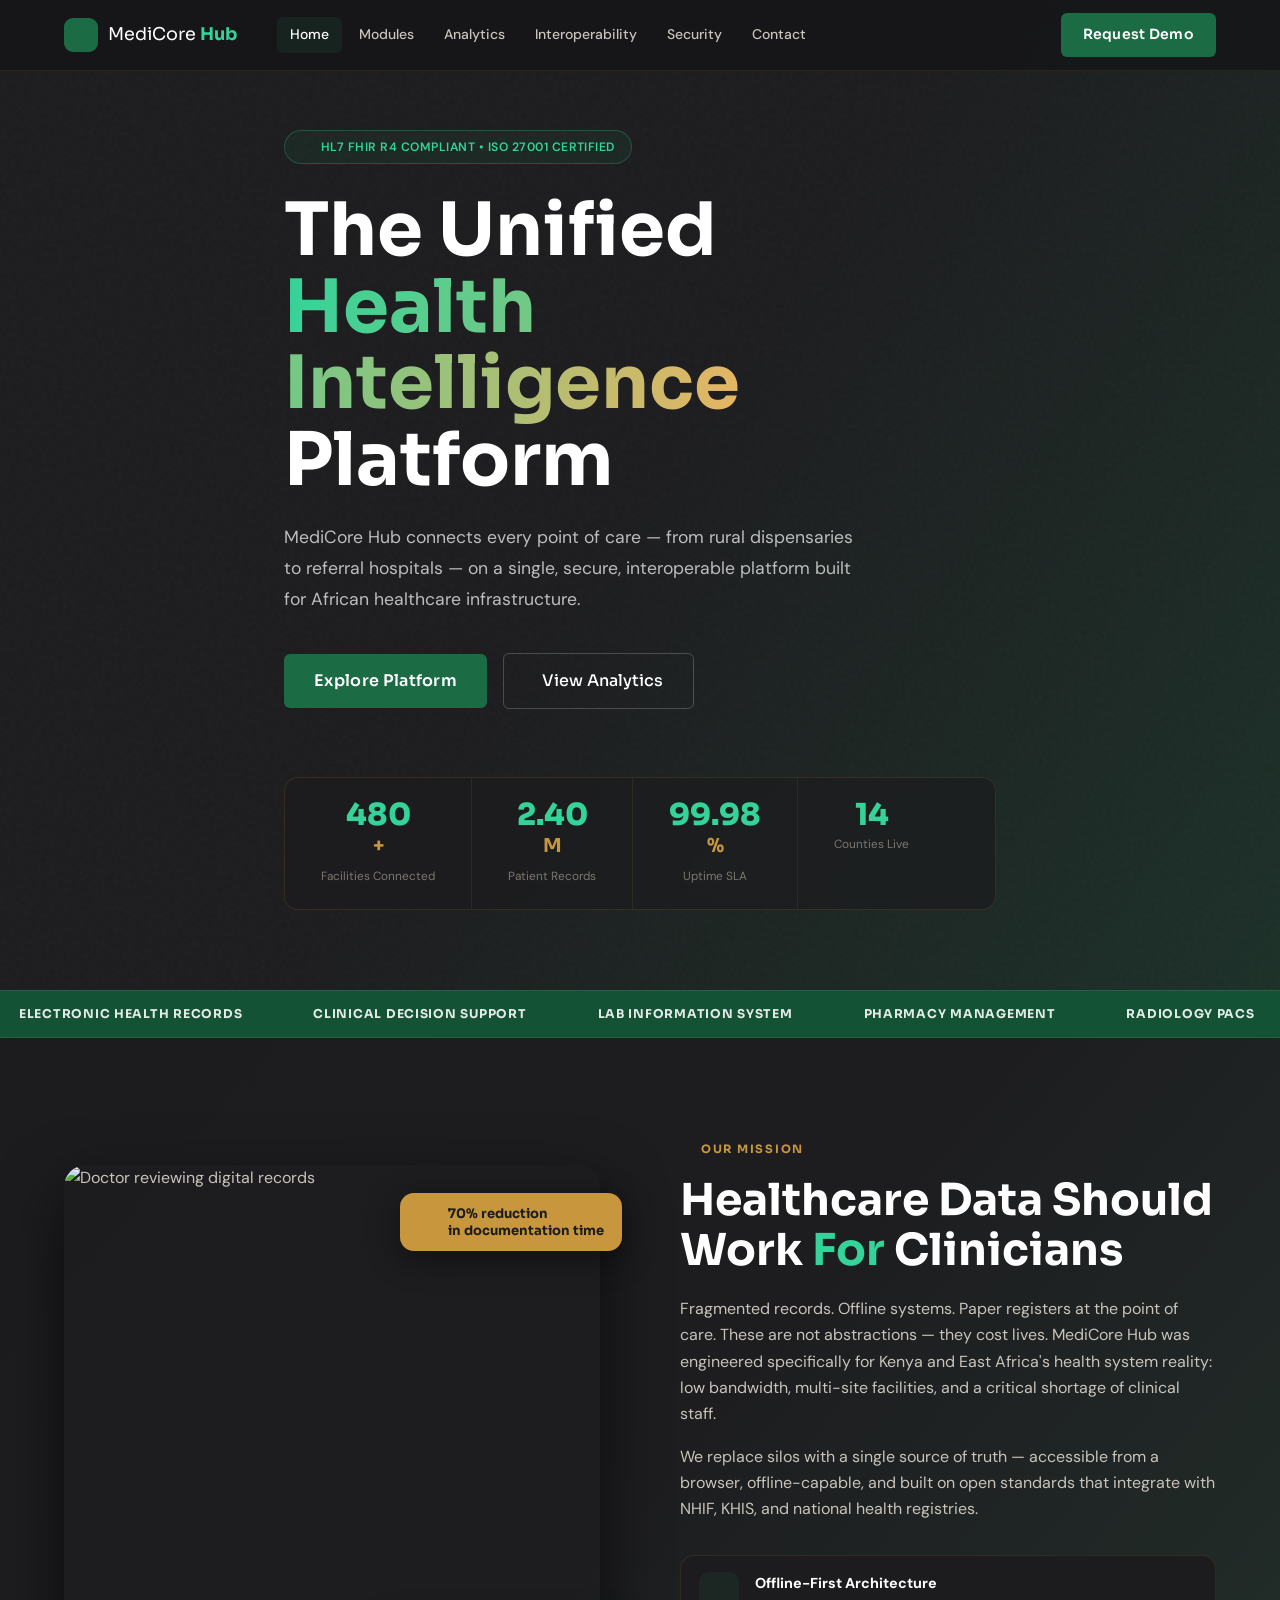
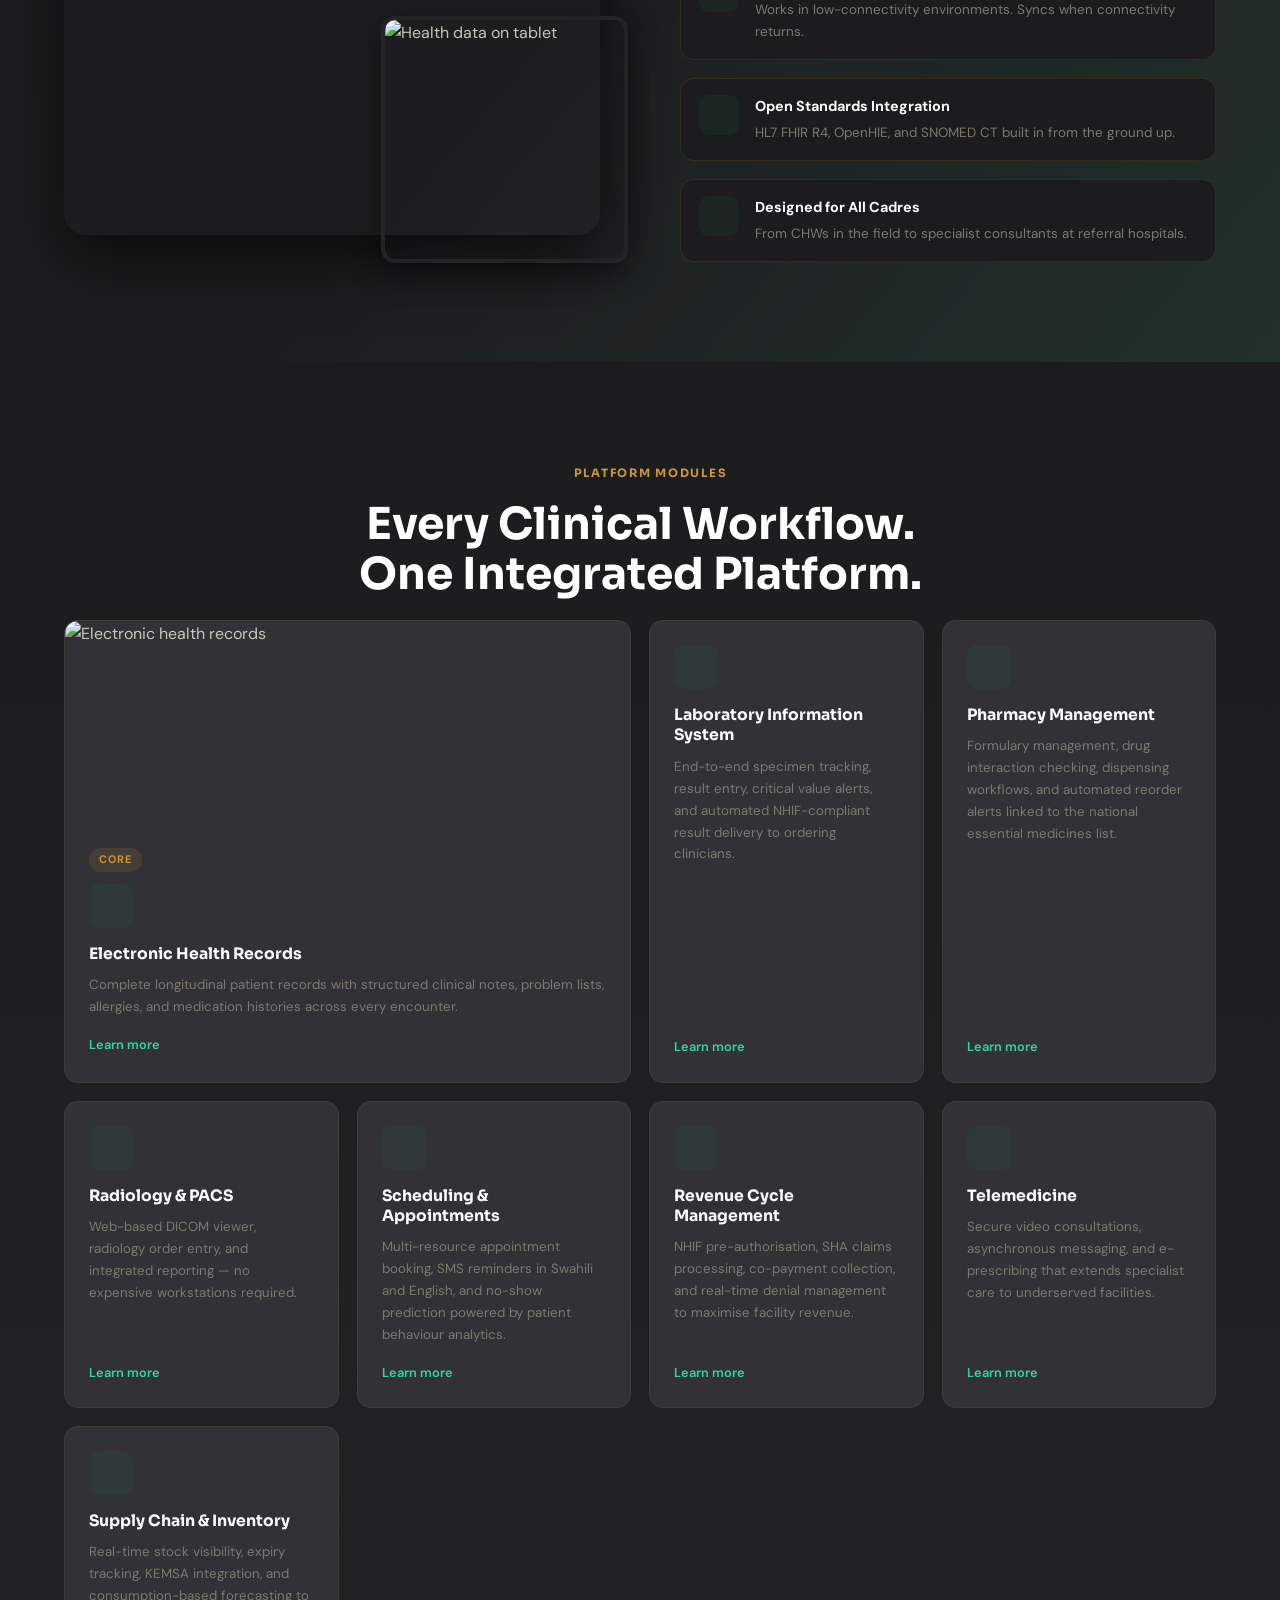
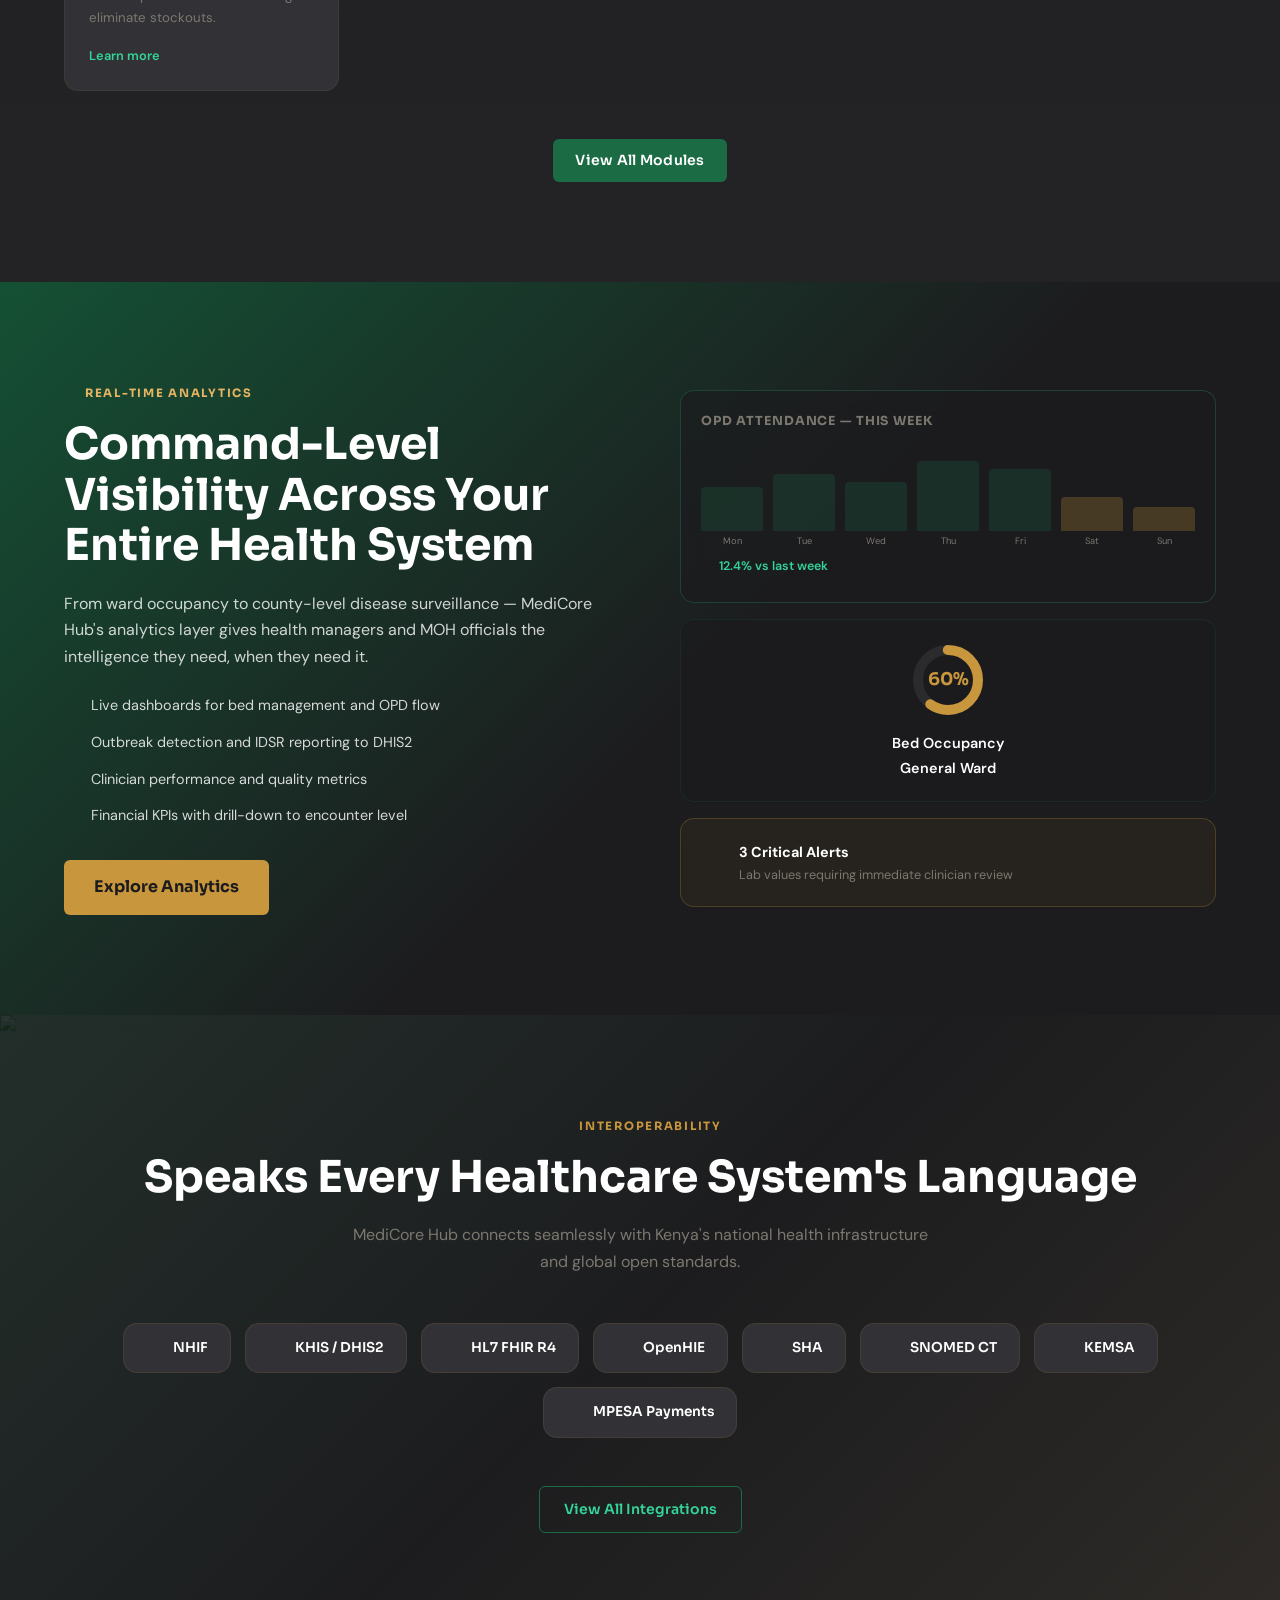
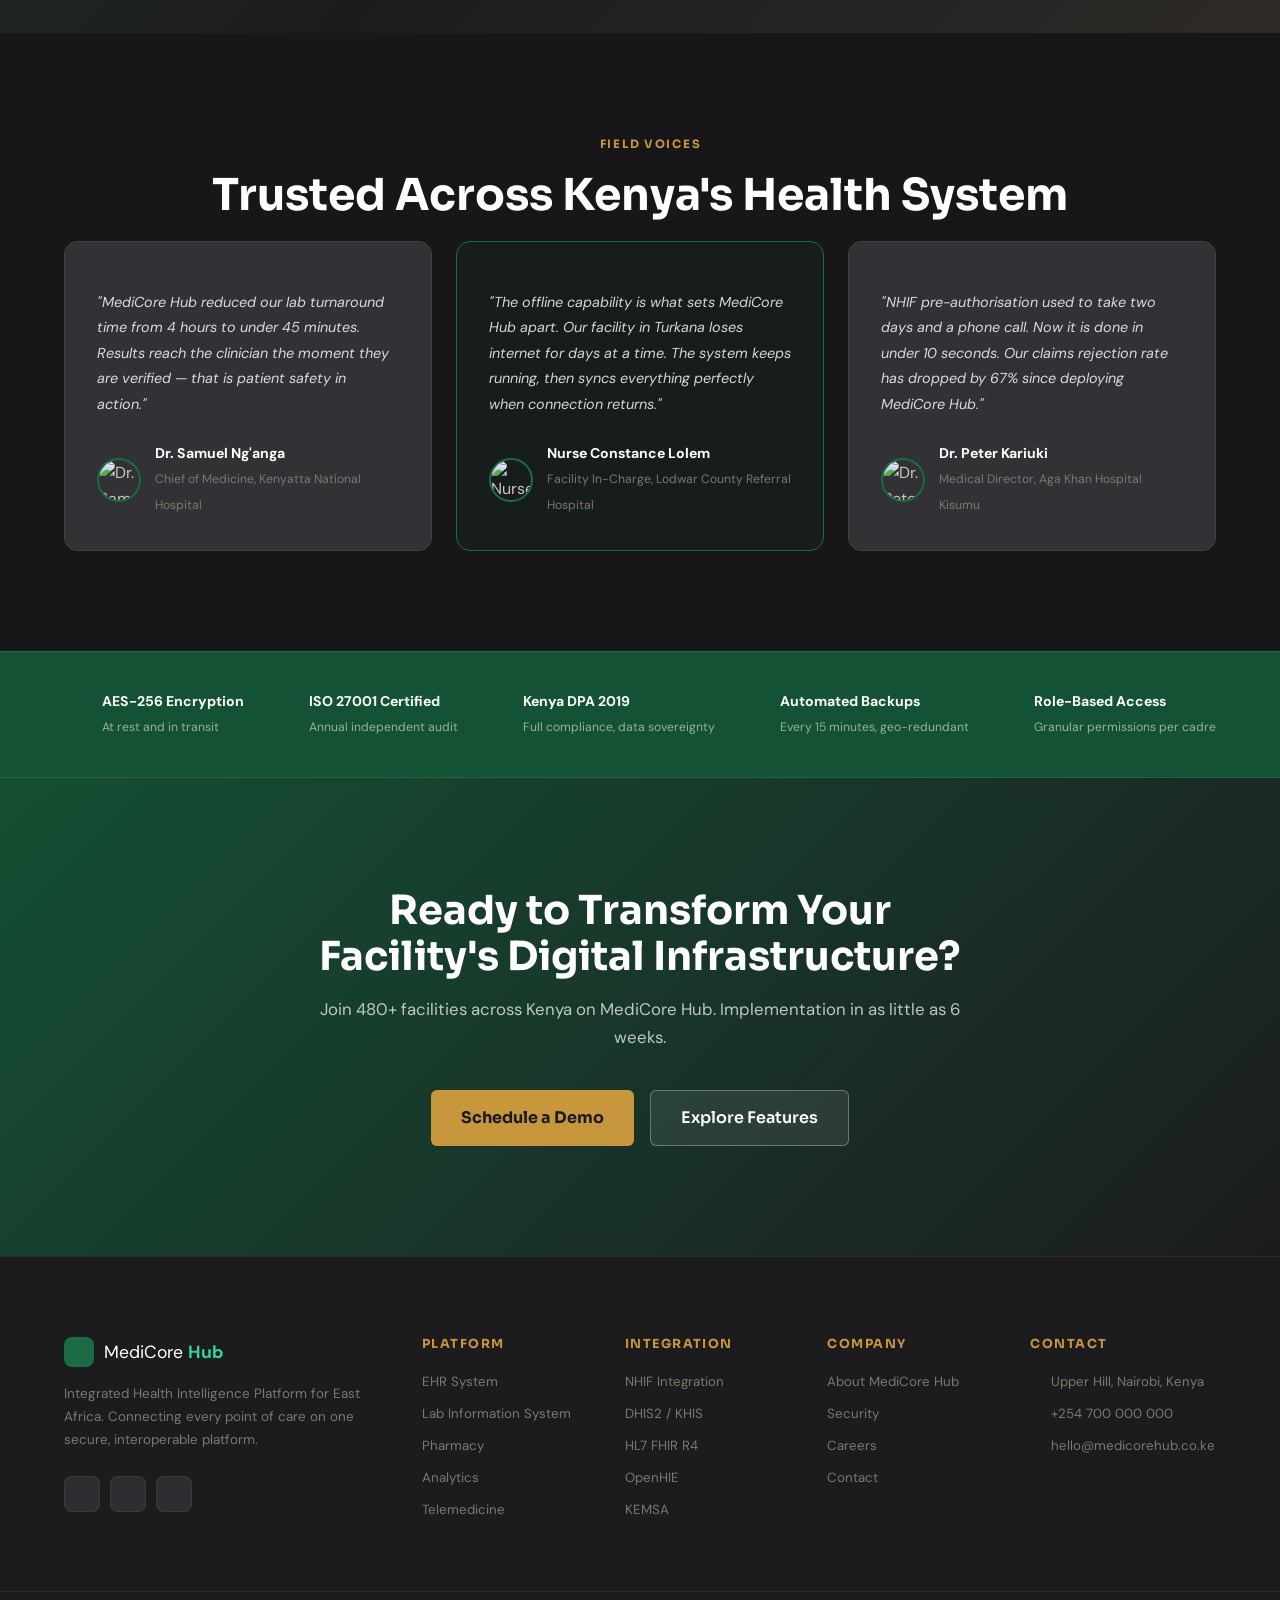
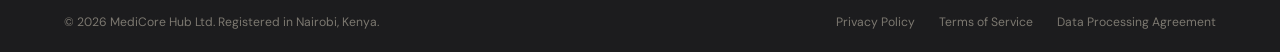
==== commit 5d26d95a: "Update the UI responsiveness" ====
--- a/index.html
+++ b/index.html
@@ -29,12 +29,9 @@
         <a href="pages/contact.html" class="nav-link">Contact</a>
       </nav>
       <a href="pages/contact.html" class="btn-primary">Request Demo</a>
-      <button class="nav-toggle" id="navToggle" aria-label="Toggle menu">
-        <i data-lucide="menu"></i>
-      </button>
-    </div>
-    <!-- mobile menu -->
-    <div class="mobile-menu" id="mobileMenu">
+      <button class="nav-toggle" id="navToggle" aria-label="Toggle menu"><i data-lucide="menu"></i></button>
+    </div>
+    <div class="mobile-menu hidden" id="mobileMenu">
       <a href="index.html" class="mob-link">Home</a>
       <a href="pages/modules.html" class="mob-link">Modules</a>
       <a href="pages/analytics.html" class="mob-link">Analytics</a>
@@ -48,10 +45,10 @@
   <!-- HERO -->
   <section class="hero">
     <div class="hero-bg">
-      <img src="https://images.unsplash.com/photo-1559757148-5c350d0d3c56?w=1600&q=80" alt="Modern hospital corridor" class="hero-img" />
+      <img src="https://images.unsplash.com/photo-1559757148-5c350d0d3c56?w=1600&q=85" alt="Modern hospital" class="hero-img" />
       <div class="hero-overlay"></div>
     </div>
-    <div class="hero-grid-lines"></div>
+    <div class="hero-grain"></div>
     <div class="container hero-content">
       <div class="hero-badge">
         <i data-lucide="shield-check"></i>
@@ -61,9 +58,7 @@
       <p class="hero-sub">MediCore Hub connects every point of care — from rural dispensaries to referral hospitals — on a single, secure, interoperable platform built for African healthcare infrastructure.</p>
       <div class="hero-actions">
         <a href="pages/modules.html" class="btn-primary large">Explore Platform</a>
-        <a href="pages/analytics.html" class="btn-ghost large">
-          <i data-lucide="bar-chart-2"></i> View Analytics
-        </a>
+        <a href="pages/analytics.html" class="btn-ghost large"><i data-lucide="bar-chart-2"></i> View Analytics</a>
       </div>
       <div class="hero-stats">
         <div class="stat-item">
@@ -87,12 +82,10 @@
         </div>
       </div>
     </div>
-    <div class="hero-scroll-cue">
-      <i data-lucide="chevrons-down"></i>
-    </div>
-  </section>
-
-  <!-- MARQUEE STRIP -->
+    <div class="hero-scroll-cue"><i data-lucide="chevrons-down"></i></div>
+  </section>
+
+  <!-- MARQUEE -->
   <div class="marquee-strip">
     <div class="marquee-track">
       <span><i data-lucide="check-circle"></i> Electronic Health Records</span>
@@ -114,60 +107,69 @@
     </div>
   </div>
 
-  <!-- PROBLEM / MISSION -->
-  <section class="section mission-section">
-    <div class="container mission-grid">
-      <div class="mission-image-col">
-        <div class="image-stack">
-          <img src="https://images.unsplash.com/photo-1551190822-a9333d879b1f?w=700&q=80" alt="Doctor reviewing digital records" class="img-main" />
-          <img src="https://images.unsplash.com/photo-1576091160550-2173dba999ef?w=400&q=80" alt="Health data on tablet" class="img-accent" />
-          <div class="image-badge">
-            <i data-lucide="trending-up"></i>
-            <span>70% reduction<br/>in documentation time</span>
-          </div>
-        </div>
-      </div>
-      <div class="mission-text-col">
-        <p class="section-eyebrow"><i data-lucide="target"></i> Our Mission</p>
-        <h2 class="section-title">Healthcare Data Should Work <em>For</em> Clinicians — Not Against Them</h2>
-        <p class="section-body">Fragmented records. Offline systems. Paper registers at the point of care. These are not abstractions — they cost lives. MediCore Hub was engineered specifically for Kenya and East Africa's health system reality: low bandwidth, multi-site facilities, and a critical shortage of clinical staff.</p>
-        <p class="section-body">We replace silos with a single source of truth — accessible from a browser, offline-capable, and built on open standards that integrate with NHIF, KHIS, and national health registries.</p>
-        <div class="mission-pillars">
-          <div class="pillar">
-            <span class="pillar-icon"><i data-lucide="wifi-off"></i></span>
-            <div>
-              <strong>Offline-First Architecture</strong>
-              <p>Works in low-connectivity environments. Syncs when connectivity returns.</p>
-            </div>
-          </div>
-          <div class="pillar">
-            <span class="pillar-icon"><i data-lucide="git-merge"></i></span>
-            <div>
-              <strong>Open Standards Integration</strong>
-              <p>HL7 FHIR R4, OpenHIE, and SNOMED CT built in from the ground up.</p>
-            </div>
-          </div>
-          <div class="pillar">
-            <span class="pillar-icon"><i data-lucide="users"></i></span>
-            <div>
-              <strong>Designed for All Cadres</strong>
-              <p>From CHWs in the field to specialist consultants at referral hospitals.</p>
-            </div>
-          </div>
-        </div>
-      </div>
-    </div>
-  </section>
-
-  <!-- CORE MODULES GRID -->
-  <section class="section modules-preview">
-    <div class="container">
+  <!-- MISSION — with image background -->
+  <section class="section mission-section img-section">
+    <div class="img-section-bg">
+      <img src="https://images.unsplash.com/photo-1504439468489-c8920d796a29?w=1400&q=70" alt="Hospital corridor background" />
+      <div class="img-section-bg-overlay"></div>
+    </div>
+    <div class="container img-section-content">
+      <div class="mission-grid">
+        <div class="mission-image-col">
+          <div class="image-stack">
+            <img src="https://images.unsplash.com/photo-1551190822-a9333d879b1f?w=700&q=80" alt="Doctor reviewing digital records" class="img-main" />
+            <img src="https://images.unsplash.com/photo-1576091160550-2173dba999ef?w=400&q=80" alt="Health data on tablet" class="img-accent" />
+            <div class="image-badge">
+              <i data-lucide="trending-up"></i>
+              <span>70% reduction<br/>in documentation time</span>
+            </div>
+          </div>
+        </div>
+        <div class="mission-text-col">
+          <p class="section-eyebrow"><i data-lucide="target"></i> Our Mission</p>
+          <h2 class="section-title">Healthcare Data Should Work <em>For</em> Clinicians</h2>
+          <p class="section-body">Fragmented records. Offline systems. Paper registers at the point of care. These are not abstractions — they cost lives. MediCore Hub was engineered specifically for Kenya and East Africa's health system reality: low bandwidth, multi-site facilities, and a critical shortage of clinical staff.</p>
+          <p class="section-body">We replace silos with a single source of truth — accessible from a browser, offline-capable, and built on open standards that integrate with NHIF, KHIS, and national health registries.</p>
+          <div class="mission-pillars">
+            <div class="pillar">
+              <span class="pillar-icon"><i data-lucide="wifi-off"></i></span>
+              <div>
+                <strong>Offline-First Architecture</strong>
+                <p>Works in low-connectivity environments. Syncs when connectivity returns.</p>
+              </div>
+            </div>
+            <div class="pillar">
+              <span class="pillar-icon"><i data-lucide="git-merge"></i></span>
+              <div>
+                <strong>Open Standards Integration</strong>
+                <p>HL7 FHIR R4, OpenHIE, and SNOMED CT built in from the ground up.</p>
+              </div>
+            </div>
+            <div class="pillar">
+              <span class="pillar-icon"><i data-lucide="users"></i></span>
+              <div>
+                <strong>Designed for All Cadres</strong>
+                <p>From CHWs in the field to specialist consultants at referral hospitals.</p>
+              </div>
+            </div>
+          </div>
+        </div>
+      </div>
+    </div>
+  </section>
+
+  <!-- MODULES — with image background -->
+  <section class="section modules-preview img-section">
+    <div class="img-section-bg">
+      <img src="https://images.unsplash.com/photo-1519494026892-80bbd2d6fd0d?w=1400&q=70" alt="Medical technology background" />
+      <div class="img-section-bg-overlay"></div>
+    </div>
+    <div class="container img-section-content">
       <div class="section-header centered">
         <p class="section-eyebrow"><i data-lucide="layout-grid"></i> Platform Modules</p>
         <h2 class="section-title">Every Clinical Workflow.<br />One Integrated Platform.</h2>
       </div>
       <div class="modules-grid">
-
         <a href="pages/modules.html#ehr" class="module-card featured">
           <div class="module-img-wrap">
             <img src="https://images.unsplash.com/photo-1516549655169-df83a0774514?w=600&q=80" alt="Electronic health records" />
@@ -180,56 +182,48 @@
             <span class="module-cta">Learn more <i data-lucide="arrow-right"></i></span>
           </div>
         </a>
-
         <a href="pages/modules.html#lab" class="module-card">
           <div class="module-icon"><i data-lucide="microscope"></i></div>
           <h3>Laboratory Information System</h3>
           <p>End-to-end specimen tracking, result entry, critical value alerts, and automated NHIF-compliant result delivery to ordering clinicians.</p>
           <span class="module-cta">Learn more <i data-lucide="arrow-right"></i></span>
         </a>
-
         <a href="pages/modules.html#pharmacy" class="module-card">
           <div class="module-icon"><i data-lucide="pill"></i></div>
           <h3>Pharmacy Management</h3>
           <p>Formulary management, drug interaction checking, dispensing workflows, and automated reorder alerts linked to the national essential medicines list.</p>
           <span class="module-cta">Learn more <i data-lucide="arrow-right"></i></span>
         </a>
-
         <a href="pages/modules.html#radiology" class="module-card">
           <div class="module-icon"><i data-lucide="scan"></i></div>
-          <h3>Radiology & PACS</h3>
+          <h3>Radiology &amp; PACS</h3>
           <p>Web-based DICOM viewer, radiology order entry, and integrated reporting — no expensive workstations required.</p>
           <span class="module-cta">Learn more <i data-lucide="arrow-right"></i></span>
         </a>
-
         <a href="pages/modules.html#scheduling" class="module-card">
           <div class="module-icon"><i data-lucide="calendar-days"></i></div>
-          <h3>Scheduling & Appointments</h3>
+          <h3>Scheduling &amp; Appointments</h3>
           <p>Multi-resource appointment booking, SMS reminders in Swahili and English, and no-show prediction powered by patient behaviour analytics.</p>
           <span class="module-cta">Learn more <i data-lucide="arrow-right"></i></span>
         </a>
-
         <a href="pages/modules.html#billing" class="module-card">
           <div class="module-icon"><i data-lucide="receipt"></i></div>
           <h3>Revenue Cycle Management</h3>
           <p>NHIF pre-authorisation, SHA claims processing, co-payment collection, and real-time denial management to maximise facility revenue.</p>
           <span class="module-cta">Learn more <i data-lucide="arrow-right"></i></span>
         </a>
-
         <a href="pages/modules.html#telehealth" class="module-card">
           <div class="module-icon"><i data-lucide="video"></i></div>
           <h3>Telemedicine</h3>
           <p>Secure video consultations, asynchronous messaging, and e-prescribing that extends specialist care to underserved facilities.</p>
           <span class="module-cta">Learn more <i data-lucide="arrow-right"></i></span>
         </a>
-
         <a href="pages/modules.html#supply" class="module-card">
           <div class="module-icon"><i data-lucide="package"></i></div>
-          <h3>Supply Chain & Inventory</h3>
+          <h3>Supply Chain &amp; Inventory</h3>
           <p>Real-time stock visibility, expiry tracking, KEMSA integration, and consumption-based forecasting to eliminate stockouts.</p>
           <span class="module-cta">Learn more <i data-lucide="arrow-right"></i></span>
         </a>
-
       </div>
       <div class="center-cta">
         <a href="pages/modules.html" class="btn-primary">View All Modules</a>
@@ -237,66 +231,78 @@
     </div>
   </section>
 
-  <!-- ANALYTICS SHOWCASE -->
-  <section class="section analytics-showcase">
-    <div class="container analytics-grid">
-      <div class="analytics-text">
-        <p class="section-eyebrow light"><i data-lucide="bar-chart-2"></i> Real-Time Analytics</p>
-        <h2 class="section-title light">Command-Level Visibility Across Your Entire Health System</h2>
-        <p class="section-body light">From ward occupancy to county-level disease surveillance — MediCore Hub's analytics layer gives health managers and MOH officials the intelligence they need, when they need it.</p>
-        <ul class="analytics-list">
-          <li><i data-lucide="check"></i> Live dashboards for bed management and OPD flow</li>
-          <li><i data-lucide="check"></i> Outbreak detection and IDSR reporting to DHIS2</li>
-          <li><i data-lucide="check"></i> Clinician performance and quality metrics</li>
-          <li><i data-lucide="check"></i> Financial KPIs with drill-down to encounter level</li>
-        </ul>
-        <a href="pages/analytics.html" class="btn-primary">Explore Analytics</a>
-      </div>
-      <div class="analytics-visual">
-        <div class="analytics-card-stack">
-          <div class="a-card primary">
-            <div class="a-card-head">
-              <span>OPD Attendance — This Week</span>
-              <i data-lucide="trending-up"></i>
-            </div>
-            <div class="a-bars">
-              <div class="a-bar" style="--h:55%"><span>Mon</span></div>
-              <div class="a-bar" style="--h:72%"><span>Tue</span></div>
-              <div class="a-bar" style="--h:61%"><span>Wed</span></div>
-              <div class="a-bar" style="--h:88%"><span>Thu</span></div>
-              <div class="a-bar" style="--h:78%"><span>Fri</span></div>
-              <div class="a-bar accent" style="--h:43%"><span>Sat</span></div>
-              <div class="a-bar accent" style="--h:30%"><span>Sun</span></div>
-            </div>
-            <div class="a-card-foot">
-              <span class="uptick"><i data-lucide="arrow-up-right"></i> 12.4% vs last week</span>
-            </div>
-          </div>
-          <div class="a-card secondary">
-            <div class="donut-wrap">
-              <svg viewBox="0 0 80 80" class="donut-svg">
-                <circle cx="40" cy="40" r="30" fill="none" stroke="rgba(255,255,255,0.1)" stroke-width="10"/>
-                <circle cx="40" cy="40" r="30" fill="none" stroke="var(--amber)" stroke-width="10"
-                  stroke-dasharray="113 75" stroke-linecap="round" transform="rotate(-90 40 40)"/>
-              </svg>
-              <span class="donut-val">60%</span>
-            </div>
-            <p>Bed Occupancy</p>
-            <p class="a-sub">General Ward</p>
-          </div>
-          <div class="a-card tertiary">
-            <i data-lucide="alert-triangle"></i>
-            <strong>3 Critical Alerts</strong>
-            <p>Lab values requiring immediate clinician review</p>
-          </div>
-        </div>
-      </div>
-    </div>
-  </section>
-
-  <!-- INTEROPERABILITY -->
-  <section class="section interop-section">
-    <div class="container">
+  <!-- ANALYTICS — with image background -->
+  <section class="section analytics-showcase img-section">
+    <div class="img-section-bg">
+      <img src="https://images.unsplash.com/photo-1551288049-bebda4e38f71?w=1400&q=70" alt="Analytics background" />
+      <div class="img-section-bg-overlay"></div>
+    </div>
+    <div class="container img-section-content">
+      <div class="analytics-grid">
+        <div class="analytics-text">
+          <p class="section-eyebrow light"><i data-lucide="bar-chart-2"></i> Real-Time Analytics</p>
+          <h2 class="section-title light">Command-Level Visibility Across Your Entire Health System</h2>
+          <p class="section-body light">From ward occupancy to county-level disease surveillance — MediCore Hub's analytics layer gives health managers and MOH officials the intelligence they need, when they need it.</p>
+          <ul class="analytics-list">
+            <li><i data-lucide="check"></i> Live dashboards for bed management and OPD flow</li>
+            <li><i data-lucide="check"></i> Outbreak detection and IDSR reporting to DHIS2</li>
+            <li><i data-lucide="check"></i> Clinician performance and quality metrics</li>
+            <li><i data-lucide="check"></i> Financial KPIs with drill-down to encounter level</li>
+          </ul>
+          <a href="pages/analytics.html" class="btn-gold large">Explore Analytics</a>
+        </div>
+        <div class="analytics-visual">
+          <div class="analytics-card-stack">
+            <div class="a-card primary">
+              <div class="a-card-head">
+                <span>OPD Attendance — This Week</span>
+                <i data-lucide="trending-up"></i>
+              </div>
+              <div class="a-bars">
+                <div class="a-bar" style="--h:55%"><span>Mon</span></div>
+                <div class="a-bar" style="--h:72%"><span>Tue</span></div>
+                <div class="a-bar" style="--h:61%"><span>Wed</span></div>
+                <div class="a-bar" style="--h:88%"><span>Thu</span></div>
+                <div class="a-bar" style="--h:78%"><span>Fri</span></div>
+                <div class="a-bar accent" style="--h:43%"><span>Sat</span></div>
+                <div class="a-bar accent" style="--h:30%"><span>Sun</span></div>
+              </div>
+              <div class="a-card-foot">
+                <span class="uptick"><i data-lucide="arrow-up-right"></i> 12.4% vs last week</span>
+              </div>
+            </div>
+            <div class="a-card secondary">
+              <div class="donut-wrap">
+                <svg viewBox="0 0 80 80" class="donut-svg">
+                  <circle cx="40" cy="40" r="30" fill="none" stroke="rgba(255,255,255,0.07)" stroke-width="10"/>
+                  <circle cx="40" cy="40" r="30" fill="none" stroke="var(--gold)" stroke-width="10"
+                    stroke-dasharray="113 75" stroke-linecap="round" transform="rotate(-90 40 40)"/>
+                </svg>
+                <span class="donut-val">60%</span>
+              </div>
+              <p>Bed Occupancy</p>
+              <p class="a-sub">General Ward</p>
+            </div>
+            <div class="a-card tertiary">
+              <i data-lucide="alert-triangle"></i>
+              <div>
+                <strong>3 Critical Alerts</strong>
+                <p>Lab values requiring immediate clinician review</p>
+              </div>
+            </div>
+          </div>
+        </div>
+      </div>
+    </div>
+  </section>
+
+  <!-- INTEROP — with image background -->
+  <section class="section interop-section img-section">
+    <div class="img-section-bg">
+      <img src="https://images.unsplash.com/photo-1558494949-ef010cbdcc31?w=1400&q=70" alt="Network infrastructure" />
+      <div class="img-section-bg-overlay"></div>
+    </div>
+    <div class="container img-section-content">
       <div class="section-header centered">
         <p class="section-eyebrow"><i data-lucide="git-branch"></i> Interoperability</p>
         <h2 class="section-title">Speaks Every Healthcare System's Language</h2>
@@ -310,7 +316,7 @@
         <div class="interop-badge"><i data-lucide="shield"></i><span>SHA</span></div>
         <div class="interop-badge"><i data-lucide="globe"></i><span>SNOMED CT</span></div>
         <div class="interop-badge"><i data-lucide="package"></i><span>KEMSA</span></div>
-        <div class="interop-badge"><i data-lucide="cpu"></i><span>MPESA Payments</span></div>
+        <div class="interop-badge"><i data-lucide="smartphone"></i><span>MPESA Payments</span></div>
       </div>
       <div class="center-cta">
         <a href="pages/interoperability.html" class="btn-outline">View All Integrations</a>
@@ -318,9 +324,13 @@
     </div>
   </section>
 
-  <!-- TESTIMONIALS -->
-  <section class="section testimonials-section">
-    <div class="container">
+  <!-- TESTIMONIALS — with image background -->
+  <section class="section testimonials-section img-section">
+    <div class="img-section-bg">
+      <img src="https://images.unsplash.com/photo-1538108149393-fbbd81895907?w=1400&q=70" alt="Hospital team" />
+      <div class="img-section-bg-overlay"></div>
+    </div>
+    <div class="container img-section-content">
       <div class="section-header centered">
         <p class="section-eyebrow"><i data-lucide="message-square"></i> Field Voices</p>
         <h2 class="section-title">Trusted Across Kenya's Health System</h2>
@@ -350,7 +360,7 @@
         </div>
         <div class="testi-card">
           <div class="testi-quote"><i data-lucide="quote"></i></div>
-          <p class="testi-text">"NHIF pre-authorisation used to take two days and a phone call. Now it is done in under 10 seconds directly from the patient's chart. Our claims rejection rate has dropped by 67%."</p>
+          <p class="testi-text">"NHIF pre-authorisation used to take two days and a phone call. Now it is done in under 10 seconds. Our claims rejection rate has dropped by 67% since deploying MediCore Hub."</p>
           <div class="testi-author">
             <img src="https://images.unsplash.com/photo-1537368910025-700350fe46c7?w=80&q=80" alt="Dr. Peter Kariuki" />
             <div>
@@ -364,45 +374,15 @@
   </section>
 
   <!-- SECURITY STRIP -->
-  <section class="security-strip">
+  <div class="security-strip">
     <div class="container security-inner">
-      <div class="sec-item">
-        <i data-lucide="lock"></i>
-        <div>
-          <strong>AES-256 Encryption</strong>
-          <span>At rest and in transit</span>
-        </div>
-      </div>
-      <div class="sec-item">
-        <i data-lucide="shield-check"></i>
-        <div>
-          <strong>ISO 27001 Certified</strong>
-          <span>Annual independent audit</span>
-        </div>
-      </div>
-      <div class="sec-item">
-        <i data-lucide="eye-off"></i>
-        <div>
-          <strong>Kenya DPA 2019</strong>
-          <span>Full compliance, data sovereignty</span>
-        </div>
-      </div>
-      <div class="sec-item">
-        <i data-lucide="rotate-ccw"></i>
-        <div>
-          <strong>Automated Backups</strong>
-          <span>Every 15 minutes, geo-redundant</span>
-        </div>
-      </div>
-      <div class="sec-item">
-        <i data-lucide="user-check"></i>
-        <div>
-          <strong>Role-Based Access</strong>
-          <span>Granular permissions per cadre</span>
-        </div>
-      </div>
-    </div>
-  </section>
+      <div class="sec-item"><i data-lucide="lock"></i><div><strong>AES-256 Encryption</strong><span>At rest and in transit</span></div></div>
+      <div class="sec-item"><i data-lucide="shield-check"></i><div><strong>ISO 27001 Certified</strong><span>Annual independent audit</span></div></div>
+      <div class="sec-item"><i data-lucide="eye-off"></i><div><strong>Kenya DPA 2019</strong><span>Full compliance, data sovereignty</span></div></div>
+      <div class="sec-item"><i data-lucide="rotate-ccw"></i><div><strong>Automated Backups</strong><span>Every 15 minutes, geo-redundant</span></div></div>
+      <div class="sec-item"><i data-lucide="user-check"></i><div><strong>Role-Based Access</strong><span>Granular permissions per cadre</span></div></div>
+    </div>
+  </div>
 
   <!-- CTA BANNER -->
   <section class="cta-banner">
@@ -414,7 +394,7 @@
       <h2>Ready to Transform Your Facility's Digital Infrastructure?</h2>
       <p>Join 480+ facilities across Kenya on MediCore Hub. Implementation in as little as 6 weeks.</p>
       <div class="cta-banner-actions">
-        <a href="pages/contact.html" class="btn-primary large">Schedule a Demo</a>
+        <a href="pages/contact.html" class="btn-gold large">Schedule a Demo</a>
         <a href="pages/modules.html" class="btn-ghost-white large">Explore Features</a>
       </div>
     </div>
@@ -457,7 +437,6 @@
         <a href="pages/security.html">Security</a>
         <a href="#">Careers</a>
         <a href="pages/contact.html">Contact</a>
-        <a href="#">Documentation</a>
       </div>
       <div class="footer-links-col">
         <h4>Contact</h4>
--- a/css/main.css
+++ b/css/main.css
@@ -1,31 +1,47 @@
 /* ============================================================
-   MediCore Hub — Main Stylesheet
-   Theme: Deep Navy + Teal + Amber
+   MediCore Hub — Main Stylesheet (v2)
+   Theme: Charcoal + Forest Green + Gold — Professional Health IT
    Font: Sora (headings) + DM Sans (body)
    ============================================================ */
 
 :root {
-  --navy:       #0B1929;
-  --navy-mid:   #112236;
-  --navy-light: #1A3149;
-  --teal:       #0EA5A0;
-  --teal-light: #2EC4BF;
-  --teal-dark:  #087872;
-  --amber:      #F59E0B;
-  --amber-light:#FCD34D;
-  --amber-dark: #D97706;
-  --white:      #FFFFFF;
-  --off-white:  #F0F6F8;
-  --text-body:  #CBD5DC;
-  --text-muted: #7A96A8;
-  --border:     rgba(14,165,160,0.15);
-  --card-bg:    rgba(17,34,54,0.85);
+  /* Core palette — warm charcoal, no blue */
+  --charcoal:       #1C1C1E;
+  --charcoal-mid:   #242426;
+  --charcoal-light: #2E2E32;
+  --charcoal-card:  #323236;
+
+  /* Forest green — authoritative, clinical, trustworthy */
+  --green:          #1B6B45;
+  --green-light:    #2A9D6B;
+  --green-bright:   #34D399;
+  --green-dark:     #145235;
+  --green-mist:     rgba(27,107,69,0.12);
+
+  /* Gold accent — precision, quality */
+  --gold:           #C8963C;
+  --gold-light:     #E6B563;
+  --gold-pale:      #F5D99A;
+  --gold-dark:      #A07328;
+
+  /* Neutrals */
+  --white:          #FFFFFF;
+  --off-white:      #F7F5F0;
+  --text-body:      #C8C4BC;
+  --text-muted:     #7C7870;
+  --border:         rgba(200,150,60,0.12);
+  --border-green:   rgba(27,107,69,0.2);
+
+  /* Glass / card */
+  --card-bg:        rgba(44,44,50,0.9);
+  --glass:          rgba(28,28,30,0.8);
+
   --radius-sm:  6px;
-  --radius-md:  12px;
-  --radius-lg:  20px;
-  --shadow-sm:  0 2px 12px rgba(0,0,0,0.25);
-  --shadow-md:  0 8px 32px rgba(0,0,0,0.35);
-  --shadow-lg:  0 20px 60px rgba(0,0,0,0.5);
+  --radius-md:  14px;
+  --radius-lg:  22px;
+  --shadow-sm:  0 2px 12px rgba(0,0,0,0.3);
+  --shadow-md:  0 8px 32px rgba(0,0,0,0.45);
+  --shadow-lg:  0 24px 64px rgba(0,0,0,0.6);
   --transition: 0.3s cubic-bezier(0.4,0,0.2,1);
 }
 
@@ -37,7 +53,7 @@
   font-size: 16px;
   line-height: 1.65;
   color: var(--text-body);
-  background: var(--navy);
+  background: var(--charcoal);
   overflow-x: hidden;
 }
 a { color: inherit; text-decoration: none; }
@@ -51,7 +67,7 @@
   line-height: 1.15;
   color: var(--white);
 }
-em { font-style: normal; color: var(--teal-light); }
+em { font-style: normal; color: var(--green-bright); }
 
 /* ---- CONTAINER ---- */
 .container { max-width: 1200px; margin: 0 auto; padding: 0 24px; }
@@ -59,11 +75,10 @@
 /* ---- BUTTONS ---- */
 .btn-primary {
   display: inline-flex; align-items: center; gap: 8px;
-  background: var(--teal);
+  background: var(--green);
   color: var(--white);
   font-family: 'Sora', sans-serif;
-  font-weight: 600;
-  font-size: 0.875rem;
+  font-weight: 600; font-size: 0.875rem;
   padding: 10px 22px;
   border-radius: var(--radius-sm);
   border: none; cursor: pointer;
@@ -71,69 +86,66 @@
   letter-spacing: 0.02em;
 }
 .btn-primary:hover {
-  background: var(--teal-light);
-  transform: translateY(-1px);
-  box-shadow: 0 6px 20px rgba(14,165,160,0.35);
-}
-.btn-primary.large { font-size: 1rem; padding: 13px 28px; }
+  background: var(--green-light);
+  transform: translateY(-2px);
+  box-shadow: 0 8px 24px rgba(27,107,69,0.4);
+}
+.btn-primary.large { font-size: 1rem; padding: 14px 30px; }
+
 .btn-ghost {
   display: inline-flex; align-items: center; gap: 8px;
-  background: transparent;
-  color: var(--white);
-  font-family: 'Sora', sans-serif;
-  font-weight: 500;
-  font-size: 0.875rem;
-  padding: 10px 22px;
-  border-radius: var(--radius-sm);
-  border: 1px solid rgba(255,255,255,0.25);
-  cursor: pointer;
+  background: transparent; color: var(--white);
+  font-family: 'Sora', sans-serif; font-weight: 500; font-size: 0.875rem;
+  padding: 10px 22px; border-radius: var(--radius-sm);
+  border: 1px solid rgba(255,255,255,0.2); cursor: pointer;
   transition: border-color var(--transition), background var(--transition);
 }
-.btn-ghost:hover { border-color: var(--teal); background: rgba(14,165,160,0.08); }
-.btn-ghost.large { font-size: 1rem; padding: 13px 28px; }
+.btn-ghost:hover { border-color: var(--green-bright); background: rgba(52,211,153,0.08); }
+.btn-ghost.large { font-size: 1rem; padding: 14px 30px; }
+
 .btn-outline {
   display: inline-flex; align-items: center; gap: 8px;
-  background: transparent;
-  color: var(--teal-light);
-  font-family: 'Sora', sans-serif;
-  font-weight: 600;
-  font-size: 0.875rem;
-  padding: 11px 24px;
-  border-radius: var(--radius-sm);
-  border: 1.5px solid var(--teal);
-  cursor: pointer;
+  background: transparent; color: var(--green-bright);
+  font-family: 'Sora', sans-serif; font-weight: 600; font-size: 0.875rem;
+  padding: 11px 24px; border-radius: var(--radius-sm);
+  border: 1.5px solid var(--green); cursor: pointer;
   transition: background var(--transition), color var(--transition);
 }
-.btn-outline:hover { background: var(--teal); color: var(--white); }
+.btn-outline:hover { background: var(--green); color: var(--white); }
+
+.btn-gold {
+  display: inline-flex; align-items: center; gap: 8px;
+  background: var(--gold); color: var(--charcoal);
+  font-family: 'Sora', sans-serif; font-weight: 700; font-size: 0.875rem;
+  padding: 10px 22px; border-radius: var(--radius-sm);
+  border: none; cursor: pointer;
+  transition: background var(--transition), transform var(--transition);
+}
+.btn-gold:hover { background: var(--gold-light); transform: translateY(-2px); }
+.btn-gold.large { font-size: 1rem; padding: 14px 30px; }
+
 .btn-ghost-white {
   display: inline-flex; align-items: center; gap: 8px;
-  background: transparent;
-  color: var(--white);
-  font-family: 'Sora', sans-serif;
-  font-weight: 600;
-  font-size: 1rem;
-  padding: 13px 28px;
-  border-radius: var(--radius-sm);
-  border: 1.5px solid rgba(255,255,255,0.5);
-  cursor: pointer;
+  background: rgba(255,255,255,0.08); color: var(--white);
+  font-family: 'Sora', sans-serif; font-weight: 600; font-size: 1rem;
+  padding: 14px 30px; border-radius: var(--radius-sm);
+  border: 1.5px solid rgba(255,255,255,0.3); cursor: pointer;
   transition: background var(--transition), border-color var(--transition);
-}
-.btn-ghost-white:hover { background: rgba(255,255,255,0.1); border-color: white; }
+  backdrop-filter: blur(8px);
+}
+.btn-ghost-white:hover { background: rgba(255,255,255,0.15); border-color: white; }
 
 /* ---- SECTION UTILITIES ---- */
 .section { padding: 100px 0; }
 .section-eyebrow {
   display: inline-flex; align-items: center; gap: 8px;
   font-family: 'Sora', sans-serif;
-  font-size: 0.75rem;
-  font-weight: 600;
-  text-transform: uppercase;
-  letter-spacing: 0.12em;
-  color: var(--teal-light);
-  margin-bottom: 16px;
-}
-.section-eyebrow.light { color: var(--teal-light); }
-.section-eyebrow i { width: 14px; height: 14px; }
+  font-size: 0.72rem; font-weight: 700;
+  text-transform: uppercase; letter-spacing: 0.15em;
+  color: var(--gold); margin-bottom: 16px;
+}
+.section-eyebrow.light { color: var(--gold-light); }
+.section-eyebrow i { width: 13px; height: 13px; }
 .section-title { font-size: clamp(1.75rem, 3.5vw, 2.75rem); margin-bottom: 20px; }
 .section-title.light { color: var(--white); }
 .section-body { color: var(--text-body); max-width: 560px; margin-bottom: 16px; }
@@ -144,50 +156,109 @@
 .center-cta { text-align: center; margin-top: 48px; }
 
 /* ============================
+   IMAGE-BACKED SECTIONS
+   ============================ */
+.img-section {
+  position: relative;
+  overflow: hidden;
+}
+.img-section-bg {
+  position: absolute; inset: 0;
+  z-index: 0;
+}
+.img-section-bg img {
+  width: 100%; height: 100%;
+  object-fit: cover;
+  filter: brightness(0.18) saturate(0.6);
+}
+.img-section-bg-overlay {
+  position: absolute; inset: 0;
+}
+.img-section-content { position: relative; z-index: 2; }
+
+/* Mission section overlay */
+.mission-section .img-section-bg-overlay {
+  background: linear-gradient(
+    130deg,
+    rgba(28,28,30,0.97) 0%,
+    rgba(28,28,30,0.85) 50%,
+    rgba(27,107,69,0.18) 100%
+  );
+}
+
+/* Analytics section overlay */
+.analytics-showcase .img-section-bg-overlay {
+  background: linear-gradient(
+    135deg,
+    rgba(20,82,53,0.97) 0%,
+    rgba(28,28,30,0.92) 55%,
+    rgba(28,28,30,0.97) 100%
+  );
+}
+
+/* Module preview section overlay */
+.modules-preview .img-section-bg-overlay {
+  background: linear-gradient(
+    180deg,
+    rgba(28,28,30,0.97) 0%,
+    rgba(36,36,38,0.92) 100%
+  );
+}
+
+/* Testimonials overlay */
+.testimonials-section .img-section-bg-overlay {
+  background: rgba(22,22,24,0.93);
+}
+
+/* Interop overlay */
+.interop-section .img-section-bg-overlay {
+  background: linear-gradient(
+    135deg,
+    rgba(27,107,69,0.15) 0%,
+    rgba(28,28,30,0.96) 50%,
+    rgba(200,150,60,0.06) 100%
+  );
+}
+
+/* ============================
    NAVIGATION
    ============================ */
 .nav-header {
   position: fixed; top: 0; left: 0; right: 0; z-index: 1000;
-  background: rgba(11,25,41,0.92);
-  backdrop-filter: blur(16px);
-  border-bottom: 1px solid var(--border);
+  background: rgba(22,22,24,0.88);
+  backdrop-filter: blur(20px);
+  border-bottom: 1px solid rgba(200,150,60,0.1);
   transition: background var(--transition);
 }
-.nav-header.scrolled { background: rgba(11,25,41,0.98); }
+.nav-header.scrolled { background: rgba(22,22,24,0.97); }
 .nav-inner {
   max-width: 1200px; margin: 0 auto; padding: 0 24px;
-  height: 68px;
-  display: flex; align-items: center; gap: 40px;
+  height: 70px; display: flex; align-items: center; gap: 40px;
 }
 .nav-brand {
   display: flex; align-items: center; gap: 10px;
-  font-family: 'Sora', sans-serif;
-  font-size: 1.1rem;
-  color: var(--white);
-  flex-shrink: 0;
+  font-family: 'Sora', sans-serif; font-size: 1.1rem;
+  color: var(--white); flex-shrink: 0;
 }
 .nav-brand .brand-icon {
-  width: 32px; height: 32px;
-  background: var(--teal);
-  border-radius: 8px;
+  width: 34px; height: 34px;
+  background: var(--green);
+  border-radius: 9px;
   display: flex; align-items: center; justify-content: center;
   color: white;
 }
 .nav-brand .brand-icon i { width: 18px; height: 18px; }
-.nav-brand strong { color: var(--teal-light); }
-.nav-links { display: flex; align-items: center; gap: 6px; flex: 1; }
+.nav-brand strong { color: var(--green-bright); }
+.nav-links { display: flex; align-items: center; gap: 4px; flex: 1; }
 .nav-link {
-  font-family: 'DM Sans', sans-serif;
-  font-size: 0.875rem;
-  font-weight: 500;
-  color: var(--text-body);
-  padding: 6px 12px;
+  font-family: 'DM Sans', sans-serif; font-size: 0.875rem; font-weight: 500;
+  color: var(--text-body); padding: 6px 13px;
   border-radius: var(--radius-sm);
   transition: color var(--transition), background var(--transition);
 }
 .nav-link:hover, .nav-link.active {
   color: var(--white);
-  background: rgba(14,165,160,0.1);
+  background: rgba(27,107,69,0.15);
 }
 .nav-toggle { display: none; background: none; border: none; color: white; cursor: pointer; }
 .mobile-menu { display: none; }
@@ -196,141 +267,126 @@
    HERO
    ============================ */
 .hero {
-  position: relative;
-  min-height: 100vh;
+  position: relative; min-height: 100vh;
   display: flex; align-items: center;
-  padding: 120px 0 80px;
-  overflow: hidden;
+  padding: 130px 0 80px; overflow: hidden;
 }
 .hero-bg { position: absolute; inset: 0; }
-.hero-img { width: 100%; height: 100%; object-fit: cover; filter: brightness(0.3); }
+.hero-img { width: 100%; height: 100%; object-fit: cover; filter: brightness(0.28) saturate(0.7); }
 .hero-overlay {
   position: absolute; inset: 0;
-  background: linear-gradient(135deg, rgba(11,25,41,0.95) 0%, rgba(11,25,41,0.7) 60%, rgba(14,165,160,0.15) 100%);
-}
-.hero-grid-lines {
+  background: linear-gradient(
+    125deg,
+    rgba(28,28,30,0.97) 0%,
+    rgba(28,28,30,0.80) 50%,
+    rgba(27,107,69,0.25) 100%
+  );
+}
+.hero-grain {
   position: absolute; inset: 0;
-  background-image:
-    linear-gradient(rgba(14,165,160,0.04) 1px, transparent 1px),
-    linear-gradient(90deg, rgba(14,165,160,0.04) 1px, transparent 1px);
-  background-size: 60px 60px;
+  opacity: 0.03;
+  background-image: url("data:image/svg+xml,%3Csvg viewBox='0 0 256 256' xmlns='http://www.w3.org/2000/svg'%3E%3Cfilter id='noise'%3E%3CfeTurbulence type='fractalNoise' baseFrequency='0.9' numOctaves='4' stitchTiles='stitch'/%3E%3C/filter%3E%3Crect width='100%25' height='100%25' filter='url(%23noise)'/%3E%3C/svg%3E");
   pointer-events: none;
 }
 .hero-content { position: relative; z-index: 2; max-width: 760px; }
 .hero-badge {
   display: inline-flex; align-items: center; gap: 8px;
-  background: rgba(14,165,160,0.12);
-  border: 1px solid rgba(14,165,160,0.3);
-  color: var(--teal-light);
-  font-size: 0.78rem;
-  font-weight: 500;
-  padding: 6px 14px;
-  border-radius: 100px;
-  margin-bottom: 28px;
-  letter-spacing: 0.03em;
-}
-.hero-badge i { width: 13px; height: 13px; }
+  background: rgba(27,107,69,0.15);
+  border: 1px solid rgba(52,211,153,0.25);
+  color: var(--green-bright);
+  font-size: 0.76rem; font-weight: 600;
+  padding: 6px 16px; border-radius: 100px;
+  margin-bottom: 28px; letter-spacing: 0.04em;
+  text-transform: uppercase;
+}
+.hero-badge i { width: 12px; height: 12px; }
 .hero-title {
-  font-size: clamp(2.5rem, 6vw, 4.5rem);
-  line-height: 1.05;
-  color: var(--white);
-  margin-bottom: 24px;
-  animation: fadeUp 0.8s ease both;
+  font-size: clamp(2.6rem, 6vw, 4.6rem); line-height: 1.04;
+  color: var(--white); margin-bottom: 24px;
+  animation: fadeUp 0.85s ease both;
 }
 .hero-title em {
-  background: linear-gradient(90deg, var(--teal-light), var(--amber-light));
-  -webkit-background-clip: text;
-  -webkit-text-fill-color: transparent;
+  background: linear-gradient(95deg, var(--green-bright) 0%, var(--gold-light) 100%);
+  -webkit-background-clip: text; -webkit-text-fill-color: transparent;
   background-clip: text;
 }
 .hero-sub {
-  font-size: 1.1rem;
-  color: rgba(255,255,255,0.75);
-  max-width: 580px;
-  margin-bottom: 36px;
-  line-height: 1.7;
-  animation: fadeUp 0.8s 0.15s ease both;
+  font-size: 1.1rem; color: rgba(255,255,255,0.7);
+  max-width: 580px; margin-bottom: 38px; line-height: 1.75;
+  animation: fadeUp 0.85s 0.12s ease both;
 }
 .hero-actions {
   display: flex; align-items: center; gap: 16px; flex-wrap: wrap;
-  margin-bottom: 64px;
-  animation: fadeUp 0.8s 0.25s ease both;
+  margin-bottom: 68px;
+  animation: fadeUp 0.85s 0.24s ease both;
 }
 .hero-stats {
-  display: flex; align-items: center; gap: 0; flex-wrap: wrap;
-  background: rgba(17,34,54,0.7);
-  border: 1px solid var(--border);
+  display: flex; align-items: stretch; flex-wrap: wrap;
+  background: rgba(28,28,30,0.7);
+  border: 1px solid rgba(200,150,60,0.15);
   border-radius: var(--radius-md);
-  overflow: hidden;
-  animation: fadeUp 0.8s 0.35s ease both;
+  overflow: hidden; backdrop-filter: blur(12px);
+  animation: fadeUp 0.85s 0.36s ease both;
 }
 .stat-item {
   display: flex; flex-direction: column; align-items: center;
-  padding: 20px 32px;
+  padding: 22px 36px;
 }
 .stat-num {
-  font-family: 'Sora', sans-serif;
-  font-size: 1.8rem;
-  font-weight: 800;
-  color: var(--teal-light);
-  line-height: 1;
-}
-.stat-unit { font-family: 'Sora', sans-serif; font-weight: 700; font-size: 1.2rem; color: var(--amber); }
-.stat-label { font-size: 0.75rem; color: var(--text-muted); margin-top: 4px; text-align: center; }
-.stat-divider { width: 1px; height: 50px; background: var(--border); }
+  font-family: 'Sora', sans-serif; font-size: 1.9rem;
+  font-weight: 800; color: var(--green-bright); line-height: 1;
+}
+.stat-unit { font-family: 'Sora', sans-serif; font-weight: 700; font-size: 1.2rem; color: var(--gold); }
+.stat-label { font-size: 0.74rem; color: var(--text-muted); margin-top: 5px; text-align: center; }
+.stat-divider { width: 1px; background: rgba(200,150,60,0.1); align-self: stretch; }
 .hero-scroll-cue {
   position: absolute; bottom: 32px; left: 50%; transform: translateX(-50%);
-  color: rgba(255,255,255,0.3);
-  animation: bounce 2s infinite;
+  color: rgba(255,255,255,0.25); animation: bounce 2s infinite;
 }
 .hero-scroll-cue i { width: 24px; height: 24px; }
 
 @keyframes fadeUp {
-  from { opacity: 0; transform: translateY(24px); }
+  from { opacity: 0; transform: translateY(28px); }
   to   { opacity: 1; transform: translateY(0); }
 }
 @keyframes bounce {
   0%, 100% { transform: translateX(-50%) translateY(0); }
-  50%       { transform: translateX(-50%) translateY(8px); }
+  50%       { transform: translateX(-50%) translateY(9px); }
 }
 
 /* ============================
    MARQUEE
    ============================ */
 .marquee-strip {
-  background: var(--teal-dark);
-  overflow: hidden; padding: 14px 0;
-  border-top: 1px solid rgba(255,255,255,0.1);
-  border-bottom: 1px solid rgba(255,255,255,0.1);
+  background: var(--green-dark);
+  overflow: hidden; padding: 13px 0;
+  border-top: 1px solid rgba(255,255,255,0.08);
+  border-bottom: 1px solid rgba(255,255,255,0.08);
 }
 .marquee-track {
-  display: flex; gap: 48px;
-  animation: marquee 28s linear infinite;
+  display: flex; gap: 52px;
+  animation: marquee 30s linear infinite;
   width: max-content;
 }
 .marquee-track span {
   display: inline-flex; align-items: center; gap: 8px;
-  font-family: 'Sora', sans-serif;
-  font-size: 0.8rem;
-  font-weight: 600;
-  color: rgba(255,255,255,0.9);
-  letter-spacing: 0.04em;
-  white-space: nowrap;
+  font-family: 'Sora', sans-serif; font-size: 0.76rem;
+  font-weight: 700; color: rgba(255,255,255,0.88);
+  letter-spacing: 0.06em; white-space: nowrap;
   text-transform: uppercase;
 }
-.marquee-track i { width: 12px; height: 12px; color: var(--amber-light); }
+.marquee-track i { width: 11px; height: 11px; color: var(--gold-light); }
 @keyframes marquee {
   from { transform: translateX(0); }
   to   { transform: translateX(-50%); }
 }
 
 /* ============================
-   MISSION
-   ============================ */
-.mission-section { background: var(--navy-mid); }
+   MISSION SECTION
+   ============================ */
+.mission-section { background: var(--charcoal-mid); }
 .mission-grid {
-  display: grid;
-  grid-template-columns: 1fr 1fr;
+  display: grid; grid-template-columns: 1fr 1fr;
   gap: 80px; align-items: center;
 }
 .image-stack { position: relative; }
@@ -340,107 +396,92 @@
   aspect-ratio: 4/5; object-fit: cover;
 }
 .img-accent {
-  position: absolute; bottom: -24px; right: -24px;
-  width: 45%; border-radius: var(--radius-md);
-  border: 4px solid var(--navy-mid);
+  position: absolute; bottom: -28px; right: -28px;
+  width: 46%; border-radius: var(--radius-md);
+  border: 4px solid var(--charcoal-mid);
   box-shadow: var(--shadow-md);
   aspect-ratio: 1/1; object-fit: cover;
 }
 .image-badge {
-  position: absolute; top: 28px; right: -20px;
-  background: var(--amber);
-  color: var(--navy);
-  padding: 12px 16px;
-  border-radius: var(--radius-md);
+  position: absolute; top: 28px; right: -22px;
+  background: var(--gold); color: var(--charcoal);
+  padding: 12px 18px; border-radius: var(--radius-md);
   display: flex; align-items: center; gap: 10px;
-  font-family: 'Sora', sans-serif;
-  font-weight: 700;
-  font-size: 0.82rem;
-  line-height: 1.3;
-  box-shadow: var(--shadow-md);
+  font-family: 'Sora', sans-serif; font-weight: 700; font-size: 0.82rem;
+  line-height: 1.3; box-shadow: var(--shadow-md);
 }
 .image-badge i { width: 20px; height: 20px; flex-shrink: 0; }
-.mission-pillars { display: flex; flex-direction: column; gap: 20px; margin-top: 32px; }
+.mission-pillars { display: flex; flex-direction: column; gap: 18px; margin-top: 32px; }
 .pillar {
   display: flex; align-items: flex-start; gap: 16px;
-  padding: 16px;
-  background: var(--navy);
+  padding: 16px 18px;
+  background: var(--charcoal);
   border-radius: var(--radius-md);
   border: 1px solid var(--border);
 }
 .pillar-icon {
   width: 40px; height: 40px; flex-shrink: 0;
-  background: rgba(14,165,160,0.15);
+  background: var(--green-mist);
   border-radius: 10px;
   display: flex; align-items: center; justify-content: center;
-  color: var(--teal-light);
+  color: var(--green-bright);
 }
 .pillar-icon i { width: 18px; height: 18px; }
-.pillar strong { display: block; color: var(--white); font-size: 0.9rem; margin-bottom: 4px; }
+.pillar strong { display: block; color: var(--white); font-size: 0.9rem; margin-bottom: 3px; }
 .pillar p { font-size: 0.84rem; color: var(--text-muted); margin: 0; }
 
 /* ============================
    MODULES GRID
    ============================ */
-.modules-preview { background: var(--navy); }
+.modules-preview { background: var(--charcoal); }
 .modules-grid {
   display: grid;
   grid-template-columns: repeat(4, 1fr);
-  grid-template-rows: auto auto;
-  gap: 20px;
+  gap: 18px;
 }
 .module-card {
   display: flex; flex-direction: column;
-  background: var(--card-bg);
-  border: 1px solid var(--border);
+  background: var(--charcoal-card);
+  border: 1px solid rgba(200,150,60,0.08);
   border-radius: var(--radius-md);
-  overflow: hidden;
-  padding: 24px;
+  overflow: hidden; padding: 24px;
   transition: border-color var(--transition), transform var(--transition), box-shadow var(--transition);
   cursor: pointer;
 }
 .module-card:hover {
-  border-color: var(--teal);
-  transform: translateY(-4px);
-  box-shadow: 0 12px 40px rgba(14,165,160,0.15);
+  border-color: var(--green-light);
+  transform: translateY(-5px);
+  box-shadow: 0 16px 48px rgba(27,107,69,0.2);
 }
 .module-card.featured {
-  grid-column: span 2;
-  grid-row: span 1;
-  padding: 0;
-  overflow: hidden;
+  grid-column: span 2; padding: 0;
 }
 .module-img-wrap { height: 200px; overflow: hidden; }
-.module-img-wrap img { width: 100%; height: 100%; object-fit: cover; transition: transform 0.6s ease; }
-.module-card.featured:hover .module-img-wrap img { transform: scale(1.05); }
+.module-img-wrap img { width: 100%; height: 100%; object-fit: cover; transition: transform 0.65s ease; }
+.module-card.featured:hover .module-img-wrap img { transform: scale(1.06); }
 .module-card.featured .module-card-body { padding: 24px; }
 .module-tag {
   display: inline-block;
-  background: rgba(245,158,11,0.15);
-  color: var(--amber);
-  font-size: 0.7rem; font-weight: 700;
-  text-transform: uppercase; letter-spacing: 0.08em;
-  padding: 3px 10px; border-radius: 100px;
-  margin-bottom: 12px;
+  background: rgba(200,150,60,0.12);
+  color: var(--gold);
+  font-size: 0.68rem; font-weight: 700;
+  text-transform: uppercase; letter-spacing: 0.1em;
+  padding: 3px 10px; border-radius: 100px; margin-bottom: 12px;
 }
 .module-icon {
   width: 44px; height: 44px;
-  background: rgba(14,165,160,0.12);
+  background: var(--green-mist);
   border-radius: 10px;
   display: flex; align-items: center; justify-content: center;
-  color: var(--teal-light);
-  margin-bottom: 16px;
+  color: var(--green-bright); margin-bottom: 16px;
 }
 .module-icon i { width: 22px; height: 22px; }
-.module-card h3 { font-size: 1rem; color: var(--white); margin-bottom: 10px; line-height: 1.3; }
-.module-card p { font-size: 0.84rem; color: var(--text-muted); flex: 1; line-height: 1.6; }
+.module-card h3 { font-size: 0.98rem; color: var(--white); margin-bottom: 10px; line-height: 1.3; }
+.module-card p { font-size: 0.83rem; color: var(--text-muted); flex: 1; line-height: 1.65; }
 .module-cta {
   display: inline-flex; align-items: center; gap: 6px;
-  color: var(--teal-light);
-  font-size: 0.82rem;
-  font-weight: 600;
-  margin-top: 16px;
-  transition: gap var(--transition);
+  color: var(--green-bright); font-size: 0.8rem; font-weight: 600;
+  margin-top: 16px; transition: gap var(--transition);
 }
 .module-card:hover .module-cta { gap: 10px; }
 .module-cta i { width: 14px; height: 14px; }
@@ -448,267 +489,254 @@
 /* ============================
    ANALYTICS SHOWCASE
    ============================ */
-.analytics-showcase {
-  background: var(--navy-mid);
-  overflow: hidden;
-}
-.analytics-grid {
-  display: grid; grid-template-columns: 1fr 1fr;
-  gap: 80px; align-items: center;
-}
-.analytics-list {
-  display: flex; flex-direction: column; gap: 12px;
-  margin: 24px 0 32px;
-}
+.analytics-showcase { overflow: hidden; }
+.analytics-grid { display: grid; grid-template-columns: 1fr 1fr; gap: 80px; align-items: center; }
+.analytics-list { display: flex; flex-direction: column; gap: 13px; margin: 24px 0 32px; }
 .analytics-list li {
   display: flex; align-items: center; gap: 12px;
-  font-size: 0.9rem; color: rgba(255,255,255,0.8);
-}
-.analytics-list i { width: 16px; height: 16px; color: var(--teal-light); flex-shrink: 0; }
+  font-size: 0.9rem; color: rgba(255,255,255,0.82);
+}
+.analytics-list i { width: 15px; height: 15px; color: var(--green-bright); flex-shrink: 0; }
 .analytics-card-stack { display: flex; flex-direction: column; gap: 16px; }
 .a-card {
-  background: var(--navy-light);
-  border: 1px solid var(--border);
+  background: rgba(28,28,30,0.7);
+  border: 1px solid var(--border-green);
   border-radius: var(--radius-md);
-  padding: 20px;
-}
-.a-card.primary { border-color: rgba(14,165,160,0.3); }
+  padding: 20px; backdrop-filter: blur(12px);
+}
+.a-card.primary { border-color: rgba(52,211,153,0.2); }
 .a-card-head {
   display: flex; justify-content: space-between; align-items: center;
   margin-bottom: 20px;
-  font-size: 0.82rem; color: var(--text-muted);
-  font-family: 'Sora', sans-serif; font-weight: 600; text-transform: uppercase; letter-spacing: 0.06em;
-}
-.a-card-head i { width: 16px; height: 16px; color: var(--teal-light); }
+  font-size: 0.78rem; color: var(--text-muted);
+  font-family: 'Sora', sans-serif; font-weight: 700;
+  text-transform: uppercase; letter-spacing: 0.07em;
+}
+.a-card-head i { width: 15px; height: 15px; color: var(--green-bright); }
 .a-bars { display: flex; align-items: flex-end; gap: 10px; height: 80px; }
 .a-bar {
-  flex: 1; background: rgba(14,165,160,0.25);
-  border-radius: 4px 4px 0 0;
-  height: var(--h);
+  flex: 1; background: rgba(27,107,69,0.25);
+  border-radius: 4px 4px 0 0; height: var(--h);
   display: flex; flex-direction: column; justify-content: flex-end;
-  align-items: center;
-  transition: background 0.3s;
-  position: relative;
-}
-.a-bar:hover { background: var(--teal); }
-.a-bar.accent { background: rgba(245,158,11,0.25); }
-.a-bar.accent:hover { background: var(--amber); }
-.a-bar span { font-size: 0.6rem; color: var(--text-muted); position: absolute; bottom: -18px; }
+  align-items: center; transition: background 0.3s; position: relative;
+}
+.a-bar:hover { background: var(--green); }
+.a-bar.accent { background: rgba(200,150,60,0.25); }
+.a-bar.accent:hover { background: var(--gold); }
+.a-bar span { font-size: 0.58rem; color: var(--text-muted); position: absolute; bottom: -18px; }
 .a-card-foot { margin-top: 24px; }
 .uptick {
   display: inline-flex; align-items: center; gap: 4px;
-  color: var(--teal-light); font-size: 0.8rem; font-weight: 600;
+  color: var(--green-bright); font-size: 0.78rem; font-weight: 600;
 }
 .uptick i { width: 14px; height: 14px; }
-.a-card.secondary {
-  display: flex; flex-direction: column; align-items: center;
-  text-align: center;
-}
+.a-card.secondary { display: flex; flex-direction: column; align-items: center; text-align: center; }
 .donut-wrap { position: relative; width: 80px; height: 80px; margin-bottom: 12px; }
 .donut-svg { width: 100%; height: 100%; }
 .donut-val {
   position: absolute; inset: 0;
   display: flex; align-items: center; justify-content: center;
-  font-family: 'Sora', sans-serif; font-weight: 700; font-size: 1.1rem; color: var(--amber);
+  font-family: 'Sora', sans-serif; font-weight: 700; font-size: 1.1rem; color: var(--gold);
 }
 .a-card.secondary p { font-size: 0.9rem; color: var(--white); font-weight: 600; }
-.a-sub { font-size: 0.78rem; color: var(--text-muted); margin-top: 2px; }
+.a-sub { font-size: 0.76rem; color: var(--text-muted); margin-top: 2px; }
 .a-card.tertiary {
   display: flex; align-items: center; gap: 16px;
-  border-color: rgba(245,158,11,0.3);
-  background: rgba(245,158,11,0.06);
-}
-.a-card.tertiary i { width: 22px; height: 22px; color: var(--amber); flex-shrink: 0; }
+  border-color: rgba(200,150,60,0.25);
+  background: rgba(200,150,60,0.06);
+}
+.a-card.tertiary i { width: 22px; height: 22px; color: var(--gold); flex-shrink: 0; }
 .a-card.tertiary strong { color: var(--white); font-size: 0.9rem; }
-.a-card.tertiary p { font-size: 0.8rem; color: var(--text-muted); margin: 0; }
+.a-card.tertiary p { font-size: 0.79rem; color: var(--text-muted); margin: 0; }
 
 /* ============================
    INTEROPERABILITY
    ============================ */
-.interop-section { background: var(--navy); }
-.interop-logos {
-  display: flex; flex-wrap: wrap; justify-content: center; gap: 16px;
-  margin-bottom: 48px;
-}
+.interop-section { background: var(--charcoal-mid); }
+.interop-logos { display: flex; flex-wrap: wrap; justify-content: center; gap: 14px; margin-bottom: 48px; }
 .interop-badge {
   display: flex; align-items: center; gap: 10px;
-  background: var(--card-bg);
+  background: var(--charcoal-card);
   border: 1px solid var(--border);
   border-radius: var(--radius-md);
-  padding: 14px 22px;
-  font-family: 'Sora', sans-serif;
-  font-weight: 600;
-  font-size: 0.85rem;
-  color: var(--white);
+  padding: 13px 22px;
+  font-family: 'Sora', sans-serif; font-weight: 600; font-size: 0.85rem; color: var(--white);
   transition: border-color var(--transition), background var(--transition);
 }
-.interop-badge:hover { border-color: var(--teal); background: rgba(14,165,160,0.08); }
-.interop-badge i { width: 18px; height: 18px; color: var(--teal-light); }
+.interop-badge:hover { border-color: var(--green-light); background: var(--green-mist); }
+.interop-badge i { width: 17px; height: 17px; color: var(--green-bright); }
 
 /* ============================
    TESTIMONIALS
    ============================ */
-.testimonials-section { background: var(--navy-mid); }
-.testimonials-grid {
-  display: grid; grid-template-columns: repeat(3, 1fr);
-  gap: 24px;
-}
+.testimonials-section { background: var(--charcoal-mid); }
+.testimonials-grid { display: grid; grid-template-columns: repeat(3, 1fr); gap: 24px; }
 .testi-card {
-  background: var(--navy);
+  background: var(--charcoal-card);
   border: 1px solid var(--border);
-  border-radius: var(--radius-md);
-  padding: 32px;
+  border-radius: var(--radius-md); padding: 32px;
   transition: border-color var(--transition), transform var(--transition);
 }
-.testi-card:hover { border-color: var(--teal); transform: translateY(-4px); }
-.testi-card.featured-testi { border-color: var(--teal); background: rgba(14,165,160,0.05); }
-.testi-quote { color: var(--teal); margin-bottom: 16px; }
+.testi-card:hover { border-color: var(--green-light); transform: translateY(-4px); }
+.testi-card.featured-testi {
+  border-color: var(--green);
+  background: rgba(27,107,69,0.08);
+}
+.testi-quote { color: var(--gold); margin-bottom: 16px; }
 .testi-quote i { width: 28px; height: 28px; }
-.testi-text { font-size: 0.9rem; color: rgba(255,255,255,0.85); line-height: 1.75; margin-bottom: 24px; font-style: italic; }
+.testi-text {
+  font-size: 0.9rem; color: rgba(255,255,255,0.82);
+  line-height: 1.78; margin-bottom: 24px; font-style: italic;
+}
 .testi-author { display: flex; align-items: center; gap: 14px; }
-.testi-author img { width: 44px; height: 44px; border-radius: 50%; object-fit: cover; border: 2px solid var(--teal); }
+.testi-author img { width: 44px; height: 44px; border-radius: 50%; object-fit: cover; border: 2px solid var(--green); }
 .testi-author strong { display: block; color: var(--white); font-size: 0.88rem; }
-.testi-author span { font-size: 0.78rem; color: var(--text-muted); }
+.testi-author span { font-size: 0.76rem; color: var(--text-muted); }
 
 /* ============================
    SECURITY STRIP
    ============================ */
 .security-strip {
-  background: var(--teal-dark);
-  border-top: 1px solid rgba(255,255,255,0.1);
-  border-bottom: 1px solid rgba(255,255,255,0.1);
-  padding: 36px 0;
-}
-.security-inner {
-  display: flex; justify-content: space-between; align-items: center;
-  flex-wrap: wrap; gap: 24px;
-}
+  background: var(--green-dark);
+  border-top: 1px solid rgba(255,255,255,0.08);
+  border-bottom: 1px solid rgba(255,255,255,0.08);
+  padding: 38px 0;
+}
+.security-inner { display: flex; justify-content: space-between; align-items: center; flex-wrap: wrap; gap: 24px; }
 .sec-item { display: flex; align-items: center; gap: 14px; }
-.sec-item i { width: 24px; height: 24px; color: var(--amber-light); flex-shrink: 0; }
+.sec-item i { width: 24px; height: 24px; color: var(--gold-light); flex-shrink: 0; }
 .sec-item strong { display: block; color: var(--white); font-size: 0.88rem; }
-.sec-item span { font-size: 0.78rem; color: rgba(255,255,255,0.65); }
+.sec-item span { font-size: 0.76rem; color: rgba(255,255,255,0.55); }
 
 /* ============================
    CTA BANNER
    ============================ */
-.cta-banner {
-  position: relative; overflow: hidden;
-  padding: 100px 0;
-}
+.cta-banner { position: relative; overflow: hidden; padding: 110px 0; }
 .cta-banner-bg { position: absolute; inset: 0; }
-.cta-banner-bg img { width: 100%; height: 100%; object-fit: cover; filter: brightness(0.25); }
+.cta-banner-bg img { width: 100%; height: 100%; object-fit: cover; filter: brightness(0.22) saturate(0.5); }
 .cta-banner-overlay {
   position: absolute; inset: 0;
-  background: linear-gradient(135deg, rgba(11,25,41,0.9) 0%, rgba(7,120,114,0.5) 100%);
-}
-.cta-banner-content {
-  position: relative; z-index: 2;
-  text-align: center; max-width: 700px; margin: 0 auto;
-}
-.cta-banner-content h2 {
-  font-size: clamp(1.6rem, 3.5vw, 2.5rem);
-  color: var(--white); margin-bottom: 16px;
-}
-.cta-banner-content p { color: rgba(255,255,255,0.75); font-size: 1.05rem; margin-bottom: 36px; }
+  background: linear-gradient(135deg, rgba(20,82,53,0.95) 0%, rgba(28,28,30,0.88) 100%);
+}
+.cta-banner-content { position: relative; z-index: 2; text-align: center; max-width: 700px; margin: 0 auto; }
+.cta-banner-content h2 { font-size: clamp(1.6rem, 3.5vw, 2.5rem); color: var(--white); margin-bottom: 16px; }
+.cta-banner-content p { color: rgba(255,255,255,0.72); font-size: 1.05rem; margin-bottom: 38px; }
 .cta-banner-actions { display: flex; justify-content: center; gap: 16px; flex-wrap: wrap; }
 
 /* ============================
    FOOTER
    ============================ */
-.footer { background: var(--navy); border-top: 1px solid var(--border); padding-top: 80px; }
+.footer {
+  background: var(--charcoal);
+  border-top: 1px solid var(--border);
+  padding-top: 80px;
+}
 .footer-grid {
   display: grid;
   grid-template-columns: 2fr 1fr 1fr 1fr 1.2fr;
-  gap: 48px;
-  padding-bottom: 60px;
+  gap: 48px; padding-bottom: 60px;
 }
 .footer-brand { display: flex; align-items: center; gap: 10px; margin-bottom: 16px; font-size: 1.1rem; color: white; }
-.footer-brand .brand-icon { width: 30px; height: 30px; background: var(--teal); border-radius: 7px; display: flex; align-items: center; justify-content: center; }
+.footer-brand .brand-icon {
+  width: 30px; height: 30px; background: var(--green);
+  border-radius: 8px; display: flex; align-items: center; justify-content: center;
+}
 .footer-brand .brand-icon i { width: 16px; height: 16px; color: white; }
-.footer-brand strong { color: var(--teal-light); }
+.footer-brand strong { color: var(--green-bright); }
 .footer-brand-col p { font-size: 0.84rem; color: var(--text-muted); line-height: 1.7; margin-bottom: 24px; }
-.footer-social { display: flex; gap: 12px; }
+.footer-social { display: flex; gap: 10px; }
 .footer-social a {
   width: 36px; height: 36px;
-  background: var(--navy-light);
+  background: var(--charcoal-light);
   border: 1px solid var(--border);
   border-radius: 8px;
   display: flex; align-items: center; justify-content: center;
   color: var(--text-muted);
-  transition: color var(--transition), border-color var(--transition);
-}
-.footer-social a:hover { color: var(--teal-light); border-color: var(--teal); }
-.footer-social i { width: 16px; height: 16px; }
+  transition: color var(--transition), border-color var(--transition), background var(--transition);
+}
+.footer-social a:hover { color: var(--green-bright); border-color: var(--green); background: var(--green-mist); }
+.footer-social i { width: 15px; height: 15px; }
 .footer-links-col h4 {
-  font-family: 'Sora', sans-serif;
-  font-size: 0.82rem;
-  font-weight: 700;
-  text-transform: uppercase;
-  letter-spacing: 0.1em;
-  color: var(--white);
-  margin-bottom: 20px;
+  font-family: 'Sora', sans-serif; font-size: 0.78rem; font-weight: 700;
+  text-transform: uppercase; letter-spacing: 0.12em;
+  color: var(--gold); margin-bottom: 20px;
 }
 .footer-links-col a, .footer-links-col p {
   display: flex; align-items: center; gap: 8px;
-  font-size: 0.84rem;
-  color: var(--text-muted);
-  margin-bottom: 10px;
-  transition: color var(--transition);
-}
-.footer-links-col a:hover { color: var(--teal-light); }
-.footer-links-col p i { width: 14px; height: 14px; color: var(--teal); flex-shrink: 0; }
-.footer-bottom {
-  border-top: 1px solid var(--border);
-  padding: 20px 0;
-}
+  font-size: 0.83rem; color: var(--text-muted);
+  margin-bottom: 10px; transition: color var(--transition);
+}
+.footer-links-col a:hover { color: var(--green-bright); }
+.footer-links-col p i { width: 13px; height: 13px; color: var(--green); flex-shrink: 0; }
+.footer-bottom { border-top: 1px solid var(--border); padding: 20px 0; }
 .footer-bottom-inner {
   display: flex; justify-content: space-between; align-items: center;
   flex-wrap: wrap; gap: 12px;
-  font-size: 0.78rem; color: var(--text-muted);
+  font-size: 0.76rem; color: var(--text-muted);
 }
 .footer-legal { display: flex; gap: 24px; }
 .footer-legal a { color: var(--text-muted); transition: color var(--transition); }
-.footer-legal a:hover { color: var(--teal-light); }
-
-/* ============================
-   PAGE HEADER (inner pages)
+.footer-legal a:hover { color: var(--green-bright); }
+
+/* ============================
+   PAGE HERO (inner pages)
    ============================ */
 .page-hero {
   position: relative; overflow: hidden;
-  padding: 140px 0 80px;
-  background: var(--navy-mid);
+  padding: 150px 0 90px;
 }
 .page-hero::after {
   content: ''; position: absolute; bottom: 0; left: 0; right: 0;
   height: 1px; background: var(--border);
 }
 .page-hero-bg { position: absolute; inset: 0; }
-.page-hero-bg img { width: 100%; height: 100%; object-fit: cover; filter: brightness(0.12); }
+.page-hero-bg img { width: 100%; height: 100%; object-fit: cover; filter: brightness(0.18) saturate(0.5); }
 .page-hero-bg-overlay {
   position: absolute; inset: 0;
-  background: linear-gradient(135deg, var(--navy-mid) 40%, rgba(14,165,160,0.1) 100%);
+  background: linear-gradient(
+    130deg,
+    rgba(28,28,30,0.98) 0%,
+    rgba(28,28,30,0.82) 55%,
+    rgba(27,107,69,0.22) 100%
+  );
 }
 .page-hero-content { position: relative; z-index: 2; max-width: 700px; }
 .breadcrumb {
   display: flex; align-items: center; gap: 8px;
-  font-size: 0.78rem; color: var(--text-muted);
-  margin-bottom: 20px;
-}
-.breadcrumb a { color: var(--teal-light); }
-.breadcrumb i { width: 12px; height: 12px; }
+  font-size: 0.76rem; color: var(--text-muted); margin-bottom: 20px;
+}
+.breadcrumb a { color: var(--green-bright); }
+.breadcrumb i { width: 11px; height: 11px; }
 .page-hero h1 { font-size: clamp(2rem, 4vw, 3rem); margin-bottom: 16px; }
-.page-hero p { font-size: 1.05rem; color: var(--text-body); max-width: 560px; }
-
-/* ============================
-   MODULE DETAIL CARDS
-   ============================ */
-.module-detail-section { padding: 80px 0; }
-.module-detail-section:nth-child(even) { background: var(--navy-mid); }
-.module-detail-grid {
-  display: grid;
-  grid-template-columns: 1fr 1fr;
-  gap: 80px; align-items: center;
-}
+.page-hero p { font-size: 1.04rem; color: var(--text-body); max-width: 560px; }
+
+/* ============================
+   MODULE DETAIL SECTIONS
+   ============================ */
+.module-detail-section {
+  padding: 80px 0;
+  position: relative;
+  overflow: hidden;
+}
+/* Alternating bg image for every section */
+.module-detail-section .section-bg-img {
+  position: absolute; inset: 0; z-index: 0;
+}
+.module-detail-section .section-bg-img img {
+  width: 100%; height: 100%; object-fit: cover;
+  filter: brightness(0.1) saturate(0.4);
+}
+.module-detail-section .section-bg-img-overlay {
+  position: absolute; inset: 0;
+}
+.module-detail-section:nth-child(odd) .section-bg-img-overlay {
+  background: linear-gradient(130deg, rgba(28,28,30,0.98) 0%, rgba(36,36,40,0.93) 100%);
+}
+.module-detail-section:nth-child(even) .section-bg-img-overlay {
+  background: linear-gradient(130deg, rgba(36,36,38,0.98) 0%, rgba(20,82,53,0.12) 100%);
+}
+.module-detail-section .container { position: relative; z-index: 2; }
+.module-detail-grid { display: grid; grid-template-columns: 1fr 1fr; gap: 80px; align-items: center; }
 .module-detail-grid.reverse { direction: rtl; }
 .module-detail-grid.reverse > * { direction: ltr; }
 .module-detail-image img {
@@ -716,116 +744,98 @@
   box-shadow: var(--shadow-lg);
   aspect-ratio: 16/10; object-fit: cover;
 }
-.module-detail-text .feature-list {
-  display: flex; flex-direction: column; gap: 12px;
-  margin: 24px 0;
-}
+.module-detail-text .feature-list { display: flex; flex-direction: column; gap: 12px; margin: 24px 0; }
 .module-detail-text .feature-list li {
   display: flex; align-items: flex-start; gap: 12px;
-  font-size: 0.88rem; color: var(--text-body);
-}
-.feature-list i { width: 16px; height: 16px; color: var(--teal-light); flex-shrink: 0; margin-top: 2px; }
+  font-size: 0.87rem; color: var(--text-body);
+}
+.feature-list i { width: 15px; height: 15px; color: var(--green-bright); flex-shrink: 0; margin-top: 3px; }
 
 /* ============================
    CONTACT FORM
    ============================ */
-.contact-section { background: var(--navy); padding: 80px 0; }
+.contact-section { background: var(--charcoal); padding: 80px 0; }
 .contact-grid { display: grid; grid-template-columns: 1fr 1.5fr; gap: 80px; align-items: start; }
 .contact-info { display: flex; flex-direction: column; gap: 24px; }
 .contact-info-item { display: flex; align-items: flex-start; gap: 16px; }
 .contact-info-icon {
   width: 44px; height: 44px; flex-shrink: 0;
-  background: rgba(14,165,160,0.12);
-  border-radius: 10px;
-  display: flex; align-items: center; justify-content: center;
-  color: var(--teal-light);
+  background: var(--green-mist); border-radius: 10px;
+  display: flex; align-items: center; justify-content: center; color: var(--green-bright);
 }
 .contact-info-icon i { width: 20px; height: 20px; }
 .contact-info-item strong { display: block; color: var(--white); font-size: 0.9rem; margin-bottom: 4px; }
 .contact-info-item span { font-size: 0.84rem; color: var(--text-muted); }
-.contact-form { background: var(--card-bg); border: 1px solid var(--border); border-radius: var(--radius-lg); padding: 40px; }
+.contact-form {
+  background: var(--charcoal-card);
+  border: 1px solid var(--border);
+  border-radius: var(--radius-lg); padding: 40px;
+}
 .form-row { display: grid; grid-template-columns: 1fr 1fr; gap: 20px; }
-.form-group { display: flex; flex-direction: column; gap: 8px; margin-bottom: 20px; }
-.form-group label { font-size: 0.82rem; font-weight: 600; color: var(--white); font-family: 'Sora', sans-serif; }
+.form-group { display: flex; flex-direction: column; gap: 7px; margin-bottom: 20px; }
+.form-group label {
+  font-size: 0.8rem; font-weight: 600; color: var(--white);
+  font-family: 'Sora', sans-serif;
+}
 .form-group input, .form-group select, .form-group textarea {
-  background: var(--navy);
-  border: 1px solid var(--border);
+  background: var(--charcoal);
+  border: 1px solid rgba(200,150,60,0.15);
   border-radius: var(--radius-sm);
   color: var(--white);
-  font-family: 'DM Sans', sans-serif;
-  font-size: 0.9rem;
-  padding: 12px 16px;
-  outline: none;
-  transition: border-color var(--transition);
-  width: 100%;
+  font-family: 'DM Sans', sans-serif; font-size: 0.9rem;
+  padding: 12px 16px; outline: none;
+  transition: border-color var(--transition), box-shadow var(--transition); width: 100%;
 }
 .form-group input:focus, .form-group select:focus, .form-group textarea:focus {
-  border-color: var(--teal);
-}
-.form-group select option { background: var(--navy-light); }
+  border-color: var(--green);
+  box-shadow: 0 0 0 3px rgba(27,107,69,0.15);
+}
+.form-group select option { background: var(--charcoal-light); }
 .form-group textarea { resize: vertical; min-height: 120px; }
 
 /* ============================
    ANALYTICS PAGE
    ============================ */
-.metrics-grid {
-  display: grid;
-  grid-template-columns: repeat(4, 1fr);
-  gap: 20px; margin-bottom: 48px;
-}
+.metrics-grid { display: grid; grid-template-columns: repeat(4, 1fr); gap: 20px; margin-bottom: 48px; }
 .metric-card {
-  background: var(--card-bg);
+  background: var(--charcoal-card);
   border: 1px solid var(--border);
-  border-radius: var(--radius-md);
-  padding: 24px;
-  transition: border-color var(--transition);
-}
-.metric-card:hover { border-color: var(--teal); }
+  border-radius: var(--radius-md); padding: 24px;
+  transition: border-color var(--transition), transform var(--transition);
+}
+.metric-card:hover { border-color: var(--green-light); transform: translateY(-3px); }
 .metric-card .metric-icon {
-  width: 40px; height: 40px;
-  background: rgba(14,165,160,0.12);
-  border-radius: 10px;
-  display: flex; align-items: center; justify-content: center;
-  color: var(--teal-light);
-  margin-bottom: 16px;
+  width: 42px; height: 42px; background: var(--green-mist);
+  border-radius: 10px; display: flex; align-items: center; justify-content: center;
+  color: var(--green-bright); margin-bottom: 16px;
 }
 .metric-card .metric-icon i { width: 20px; height: 20px; }
-.metric-card .metric-val {
-  font-family: 'Sora', sans-serif; font-weight: 800;
-  font-size: 2rem; color: var(--white); line-height: 1;
-}
-.metric-card .metric-label { font-size: 0.82rem; color: var(--text-muted); margin-top: 6px; }
+.metric-card .metric-val { font-family: 'Sora', sans-serif; font-weight: 800; font-size: 2rem; color: var(--white); line-height: 1; }
+.metric-card .metric-label { font-size: 0.81rem; color: var(--text-muted); margin-top: 6px; }
 .metric-card .metric-delta {
   display: inline-flex; align-items: center; gap: 4px;
-  margin-top: 10px; font-size: 0.78rem; font-weight: 600; color: var(--teal-light);
+  margin-top: 10px; font-size: 0.76rem; font-weight: 600; color: var(--green-bright);
 }
 .metric-card .metric-delta i { width: 12px; height: 12px; }
 
 /* ============================
    SECURITY PAGE
    ============================ */
-.security-pillars {
-  display: grid; grid-template-columns: repeat(3, 1fr);
-  gap: 24px;
-}
+.security-pillars { display: grid; grid-template-columns: repeat(3, 1fr); gap: 24px; }
 .security-pillar-card {
-  background: var(--card-bg);
+  background: var(--charcoal-card);
   border: 1px solid var(--border);
-  border-radius: var(--radius-md);
-  padding: 32px;
+  border-radius: var(--radius-md); padding: 32px;
   transition: border-color var(--transition), transform var(--transition);
 }
-.security-pillar-card:hover { border-color: var(--teal); transform: translateY(-4px); }
+.security-pillar-card:hover { border-color: var(--green-light); transform: translateY(-4px); }
 .security-pillar-card .sp-icon {
-  width: 52px; height: 52px;
-  background: rgba(14,165,160,0.12);
-  border-radius: 14px;
-  display: flex; align-items: center; justify-content: center;
-  color: var(--teal-light);
-  margin-bottom: 20px;
+  width: 52px; height: 52px; background: var(--green-mist);
+  border-radius: 14px; display: flex; align-items: center; justify-content: center;
+  color: var(--green-bright); margin-bottom: 20px;
 }
 .security-pillar-card .sp-icon i { width: 26px; height: 26px; }
-.security-pillar-card h3 { font-size: 1.05rem; margin-bottom: 12px; }
+.security-pillar-card h3 { font-size: 1.04rem; margin-bottom: 12px; }
 .security-pillar-card p { font-size: 0.84rem; color: var(--text-muted); line-height: 1.7; }
 
 /* ============================
@@ -843,7 +853,7 @@
   .nav-toggle { display: block; }
   .mobile-menu {
     display: flex; flex-direction: column; gap: 4px;
-    background: var(--navy);
+    background: var(--charcoal);
     padding: 12px 24px 20px;
     border-top: 1px solid var(--border);
   }
@@ -876,3 +886,19 @@
   .footer-brand-col { grid-column: span 1; }
   .metrics-grid { grid-template-columns: 1fr; }
 }
+
+/* Ensure all containers inside image-backed sections sit above the background */
+.img-section > .container,
+.img-section > .container > *,
+.module-detail-section > .container {
+  position: relative;
+  z-index: 2;
+}
+.contact-page-section > .container,
+.faq-section > .container,
+.standards-section > .container {
+  position: relative;
+  z-index: 2;
+}
+/* Inner page section containers */
+section[class*="img-section"] > .container { position: relative; z-index: 2; }
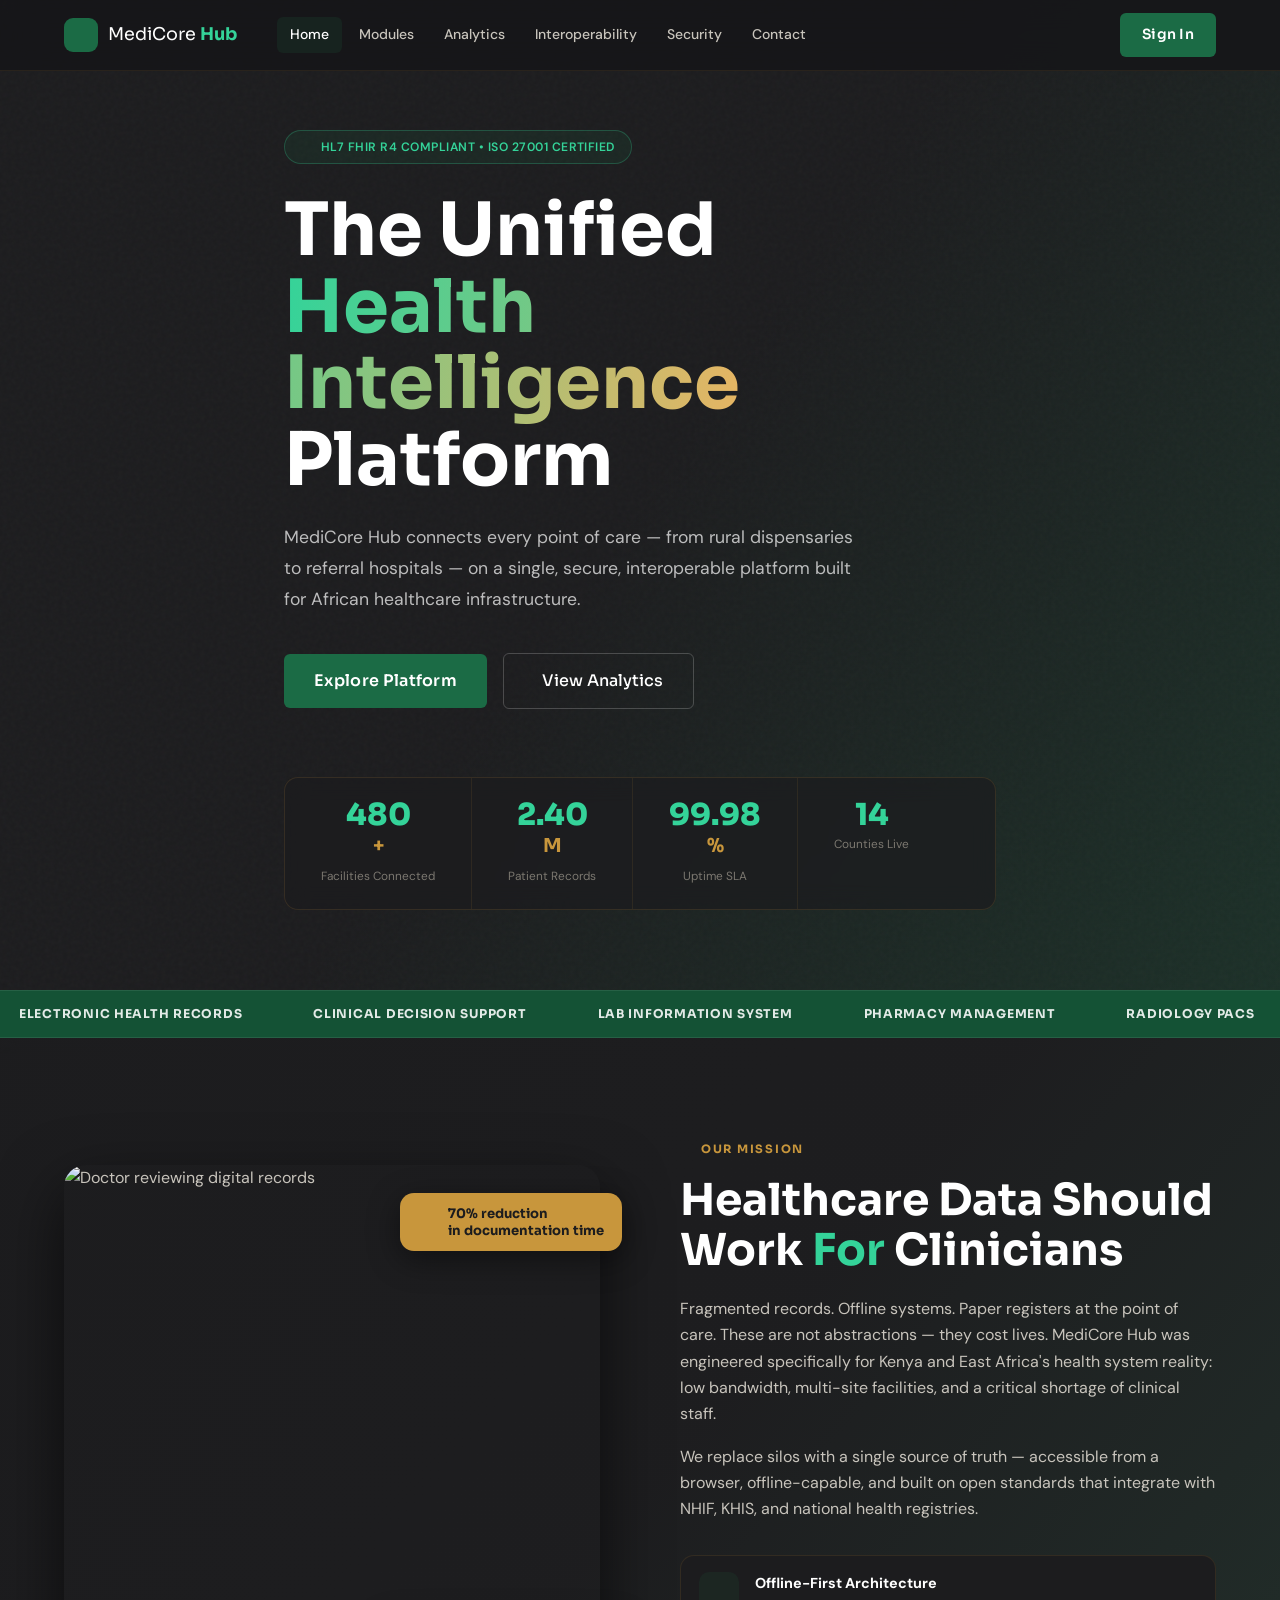
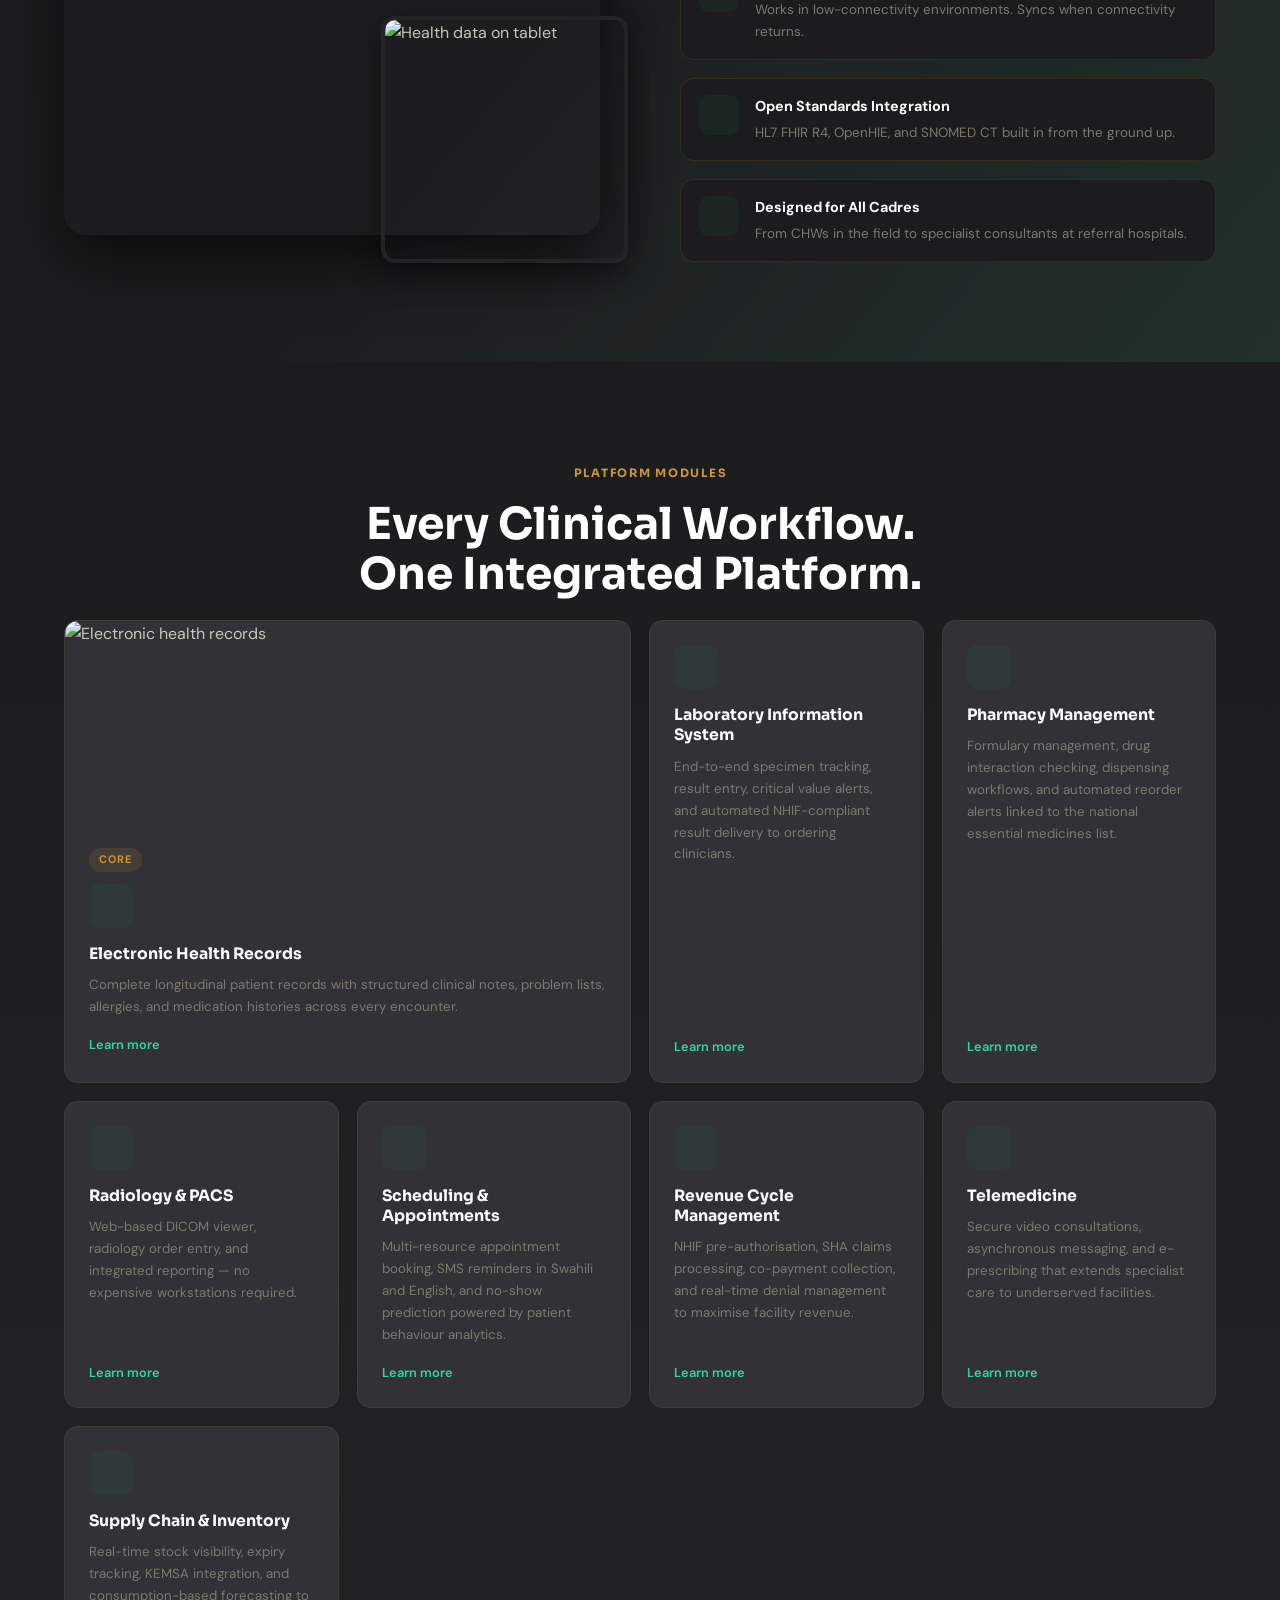
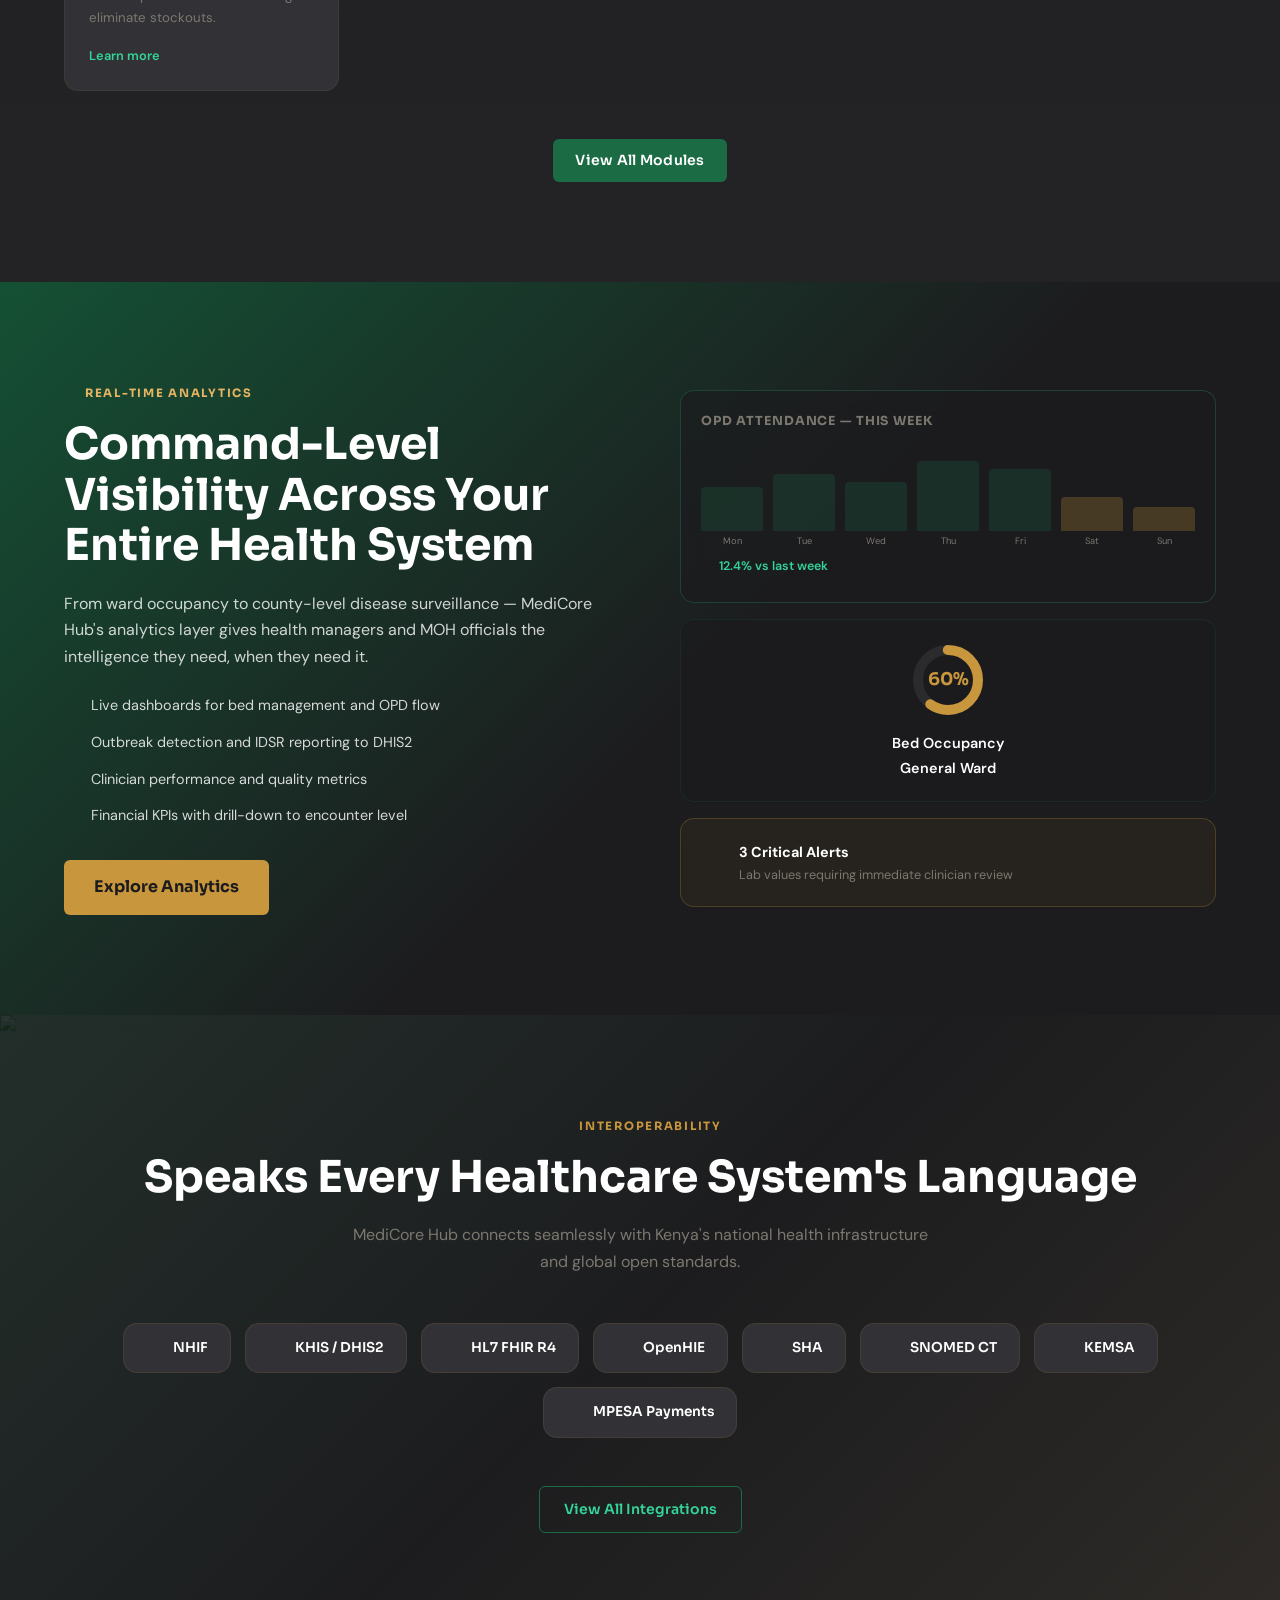
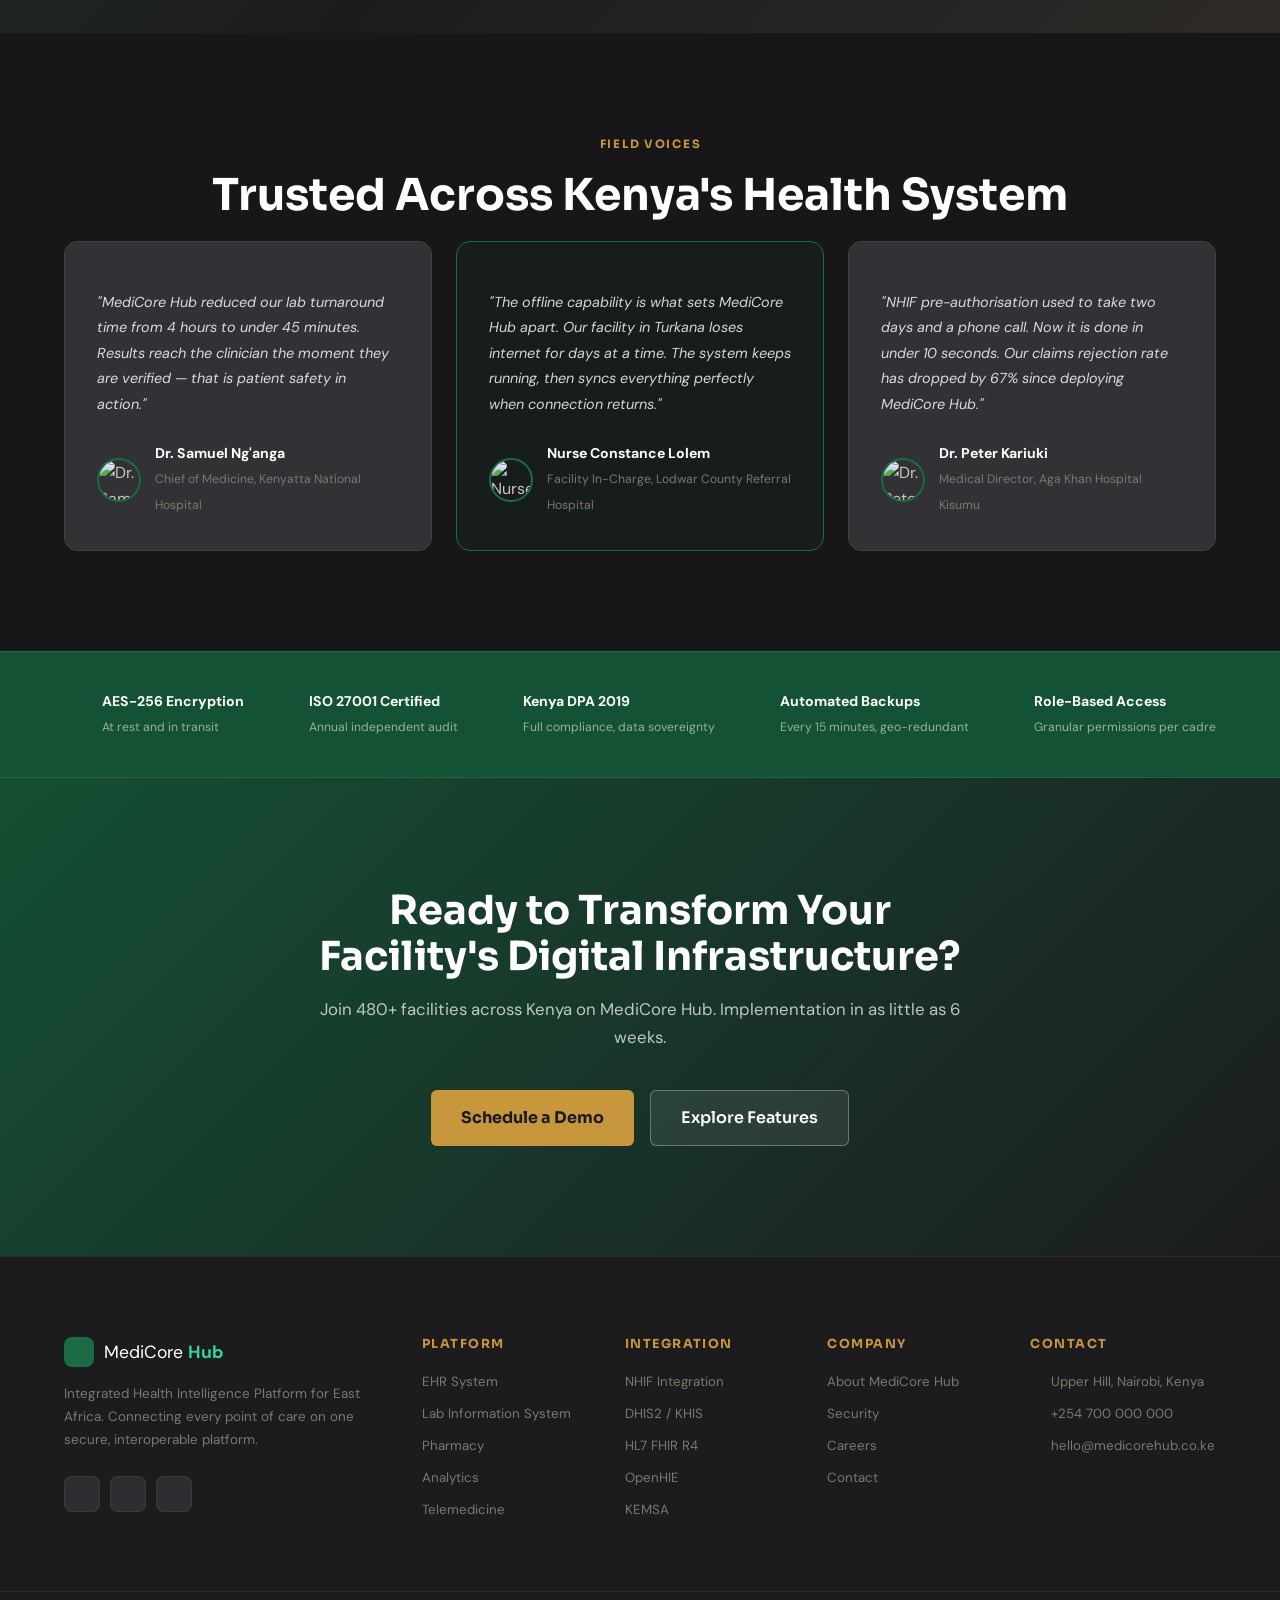
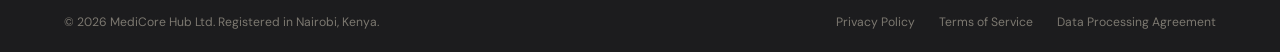
==== commit 000080d5: "Enhance responsiveness" ====
--- a/index.html
+++ b/index.html
@@ -5,6 +5,12 @@
   <meta name="viewport" content="width=device-width, initial-scale=1.0" />
   <title>MediCore Hub — Integrated Health Intelligence Platform</title>
   <meta name="description" content="MediCore Hub is a next-generation Health IT platform unifying patient records, diagnostics, scheduling, and analytics for modern healthcare facilities in East Africa." />
+  <link rel="manifest" href="manifest.json" />
+  <meta name="theme-color" content="#0284C7" />
+  <meta name="apple-mobile-web-app-capable" content="yes" />
+  <meta name="apple-mobile-web-app-status-bar-style" content="default" />
+  <meta name="apple-mobile-web-app-title" content="MediCore Hub" />
+  <link rel="apple-touch-icon" href="icons/icon-192.svg" />
   <link rel="icon" type="image/svg+xml" href="favicon.svg" />
   <link rel="stylesheet" href="css/main.css" />
   <link rel="preconnect" href="https://fonts.googleapis.com" />
@@ -28,7 +34,7 @@
         <a href="pages/security.html" class="nav-link">Security</a>
         <a href="pages/contact.html" class="nav-link">Contact</a>
       </nav>
-      <a href="pages/contact.html" class="btn-primary">Request Demo</a>
+      <a href="app/pages/login.html" class="btn-primary">Sign In</a>
       <button class="nav-toggle" id="navToggle" aria-label="Toggle menu"><i data-lucide="menu"></i></button>
     </div>
     <div class="mobile-menu hidden" id="mobileMenu">
@@ -458,5 +464,10 @@
   </footer>
 
   <script src="js/main.js"></script>
+  <script>
+    if ('serviceWorker' in navigator) {
+      window.addEventListener('load', () => navigator.serviceWorker.register('/sw.js'));
+    }
+  </script>
 </body>
 </html>
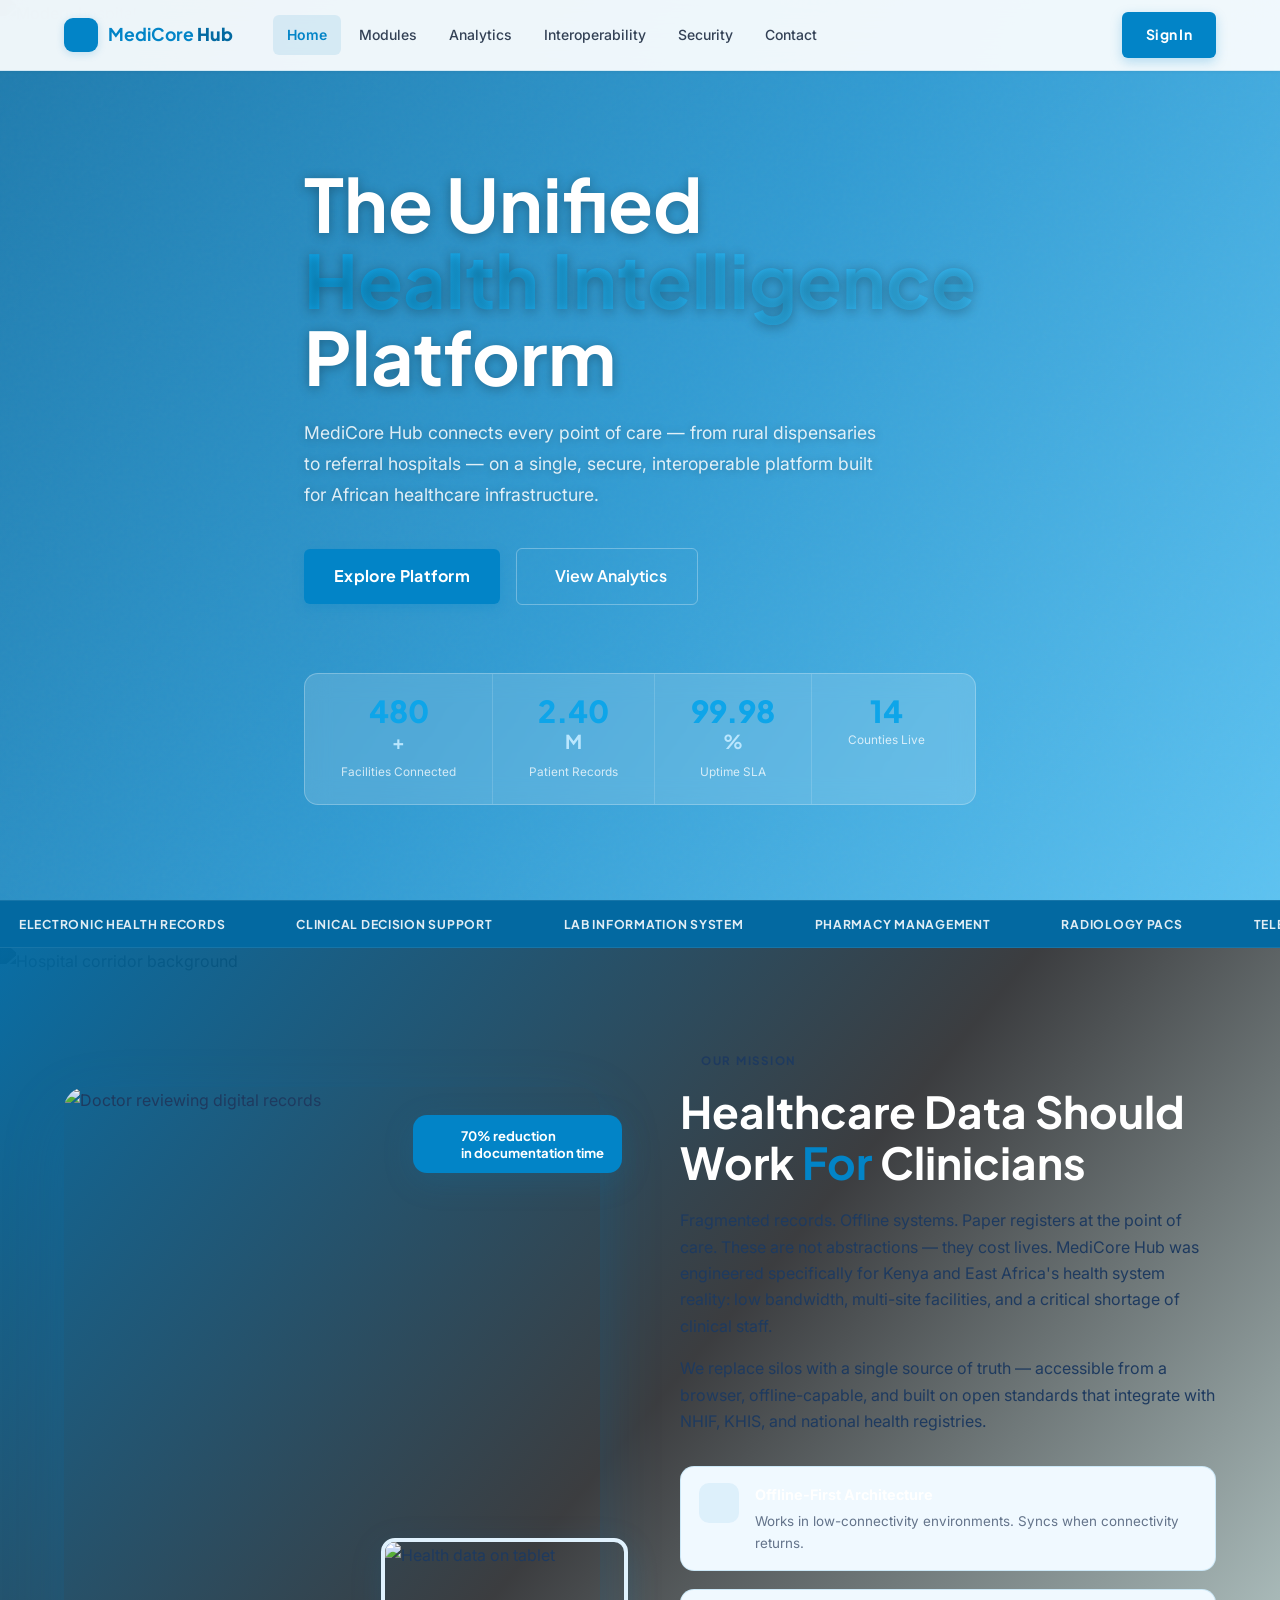
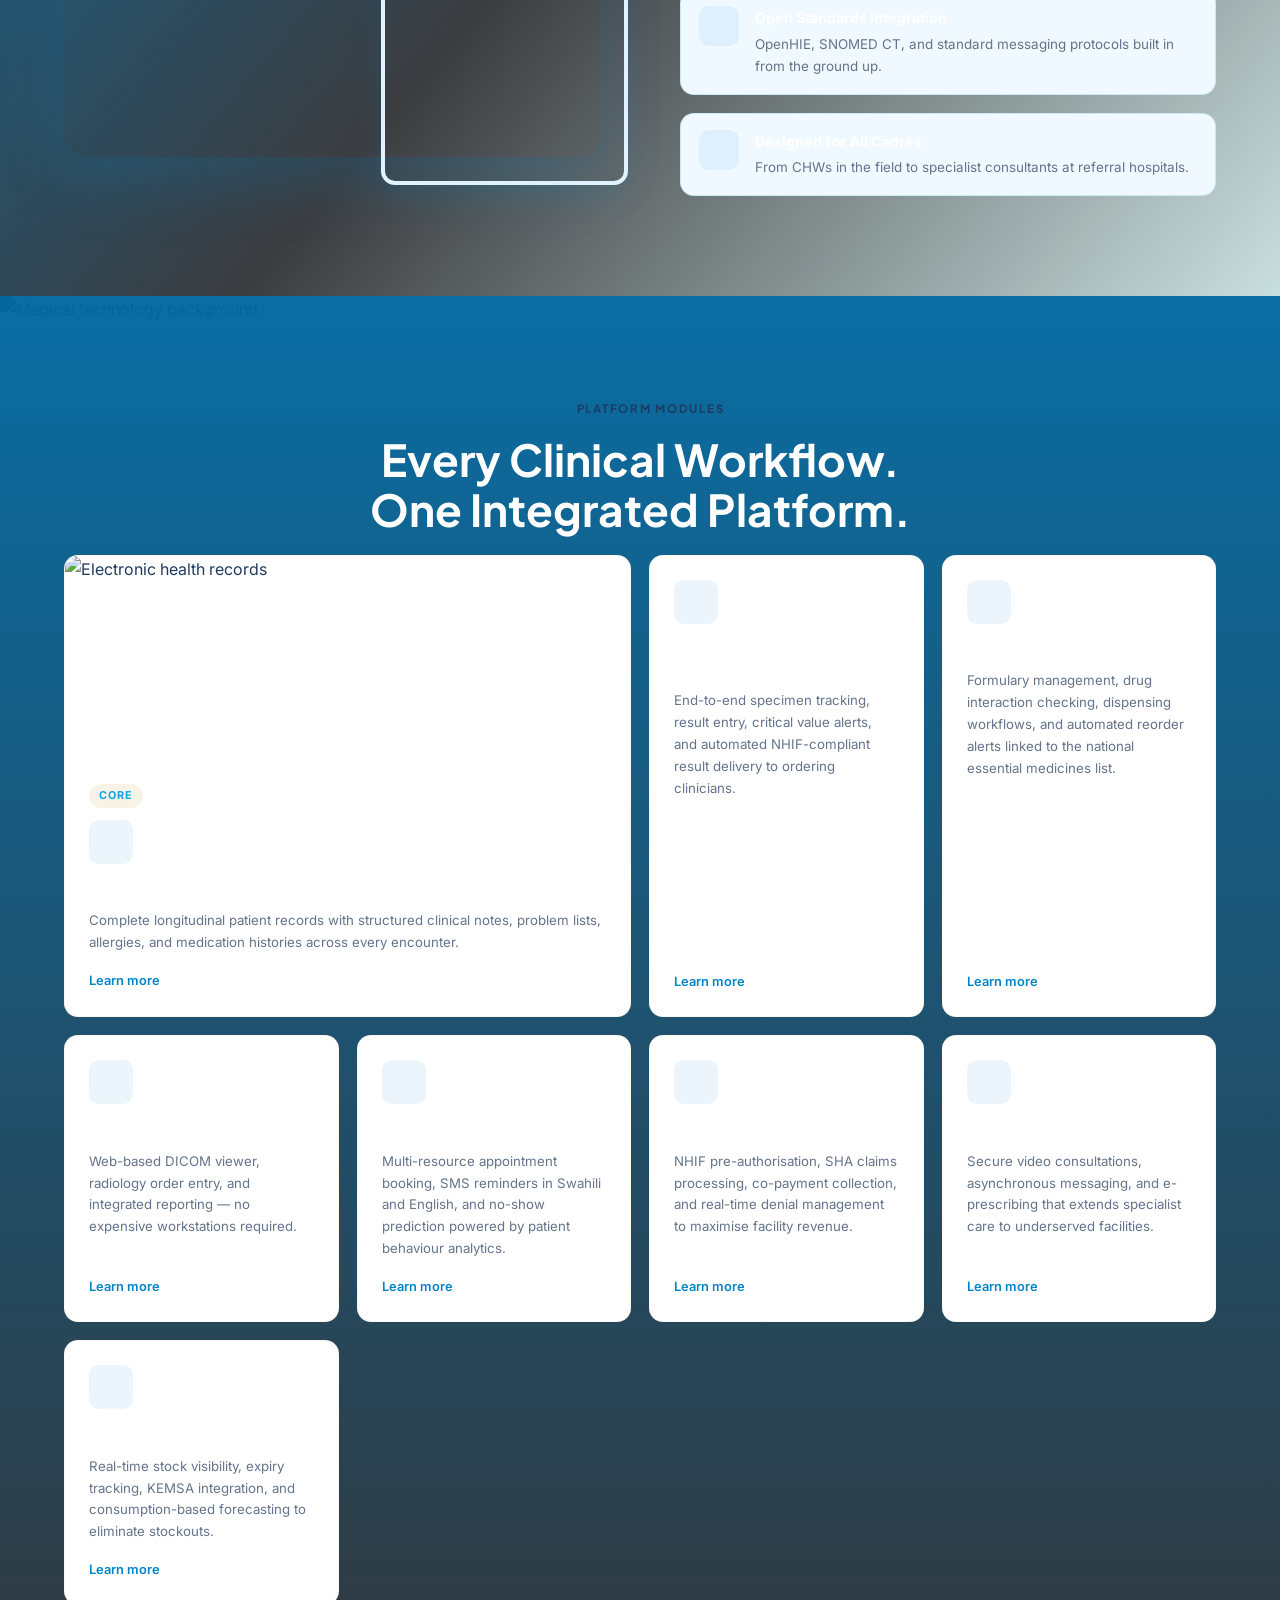
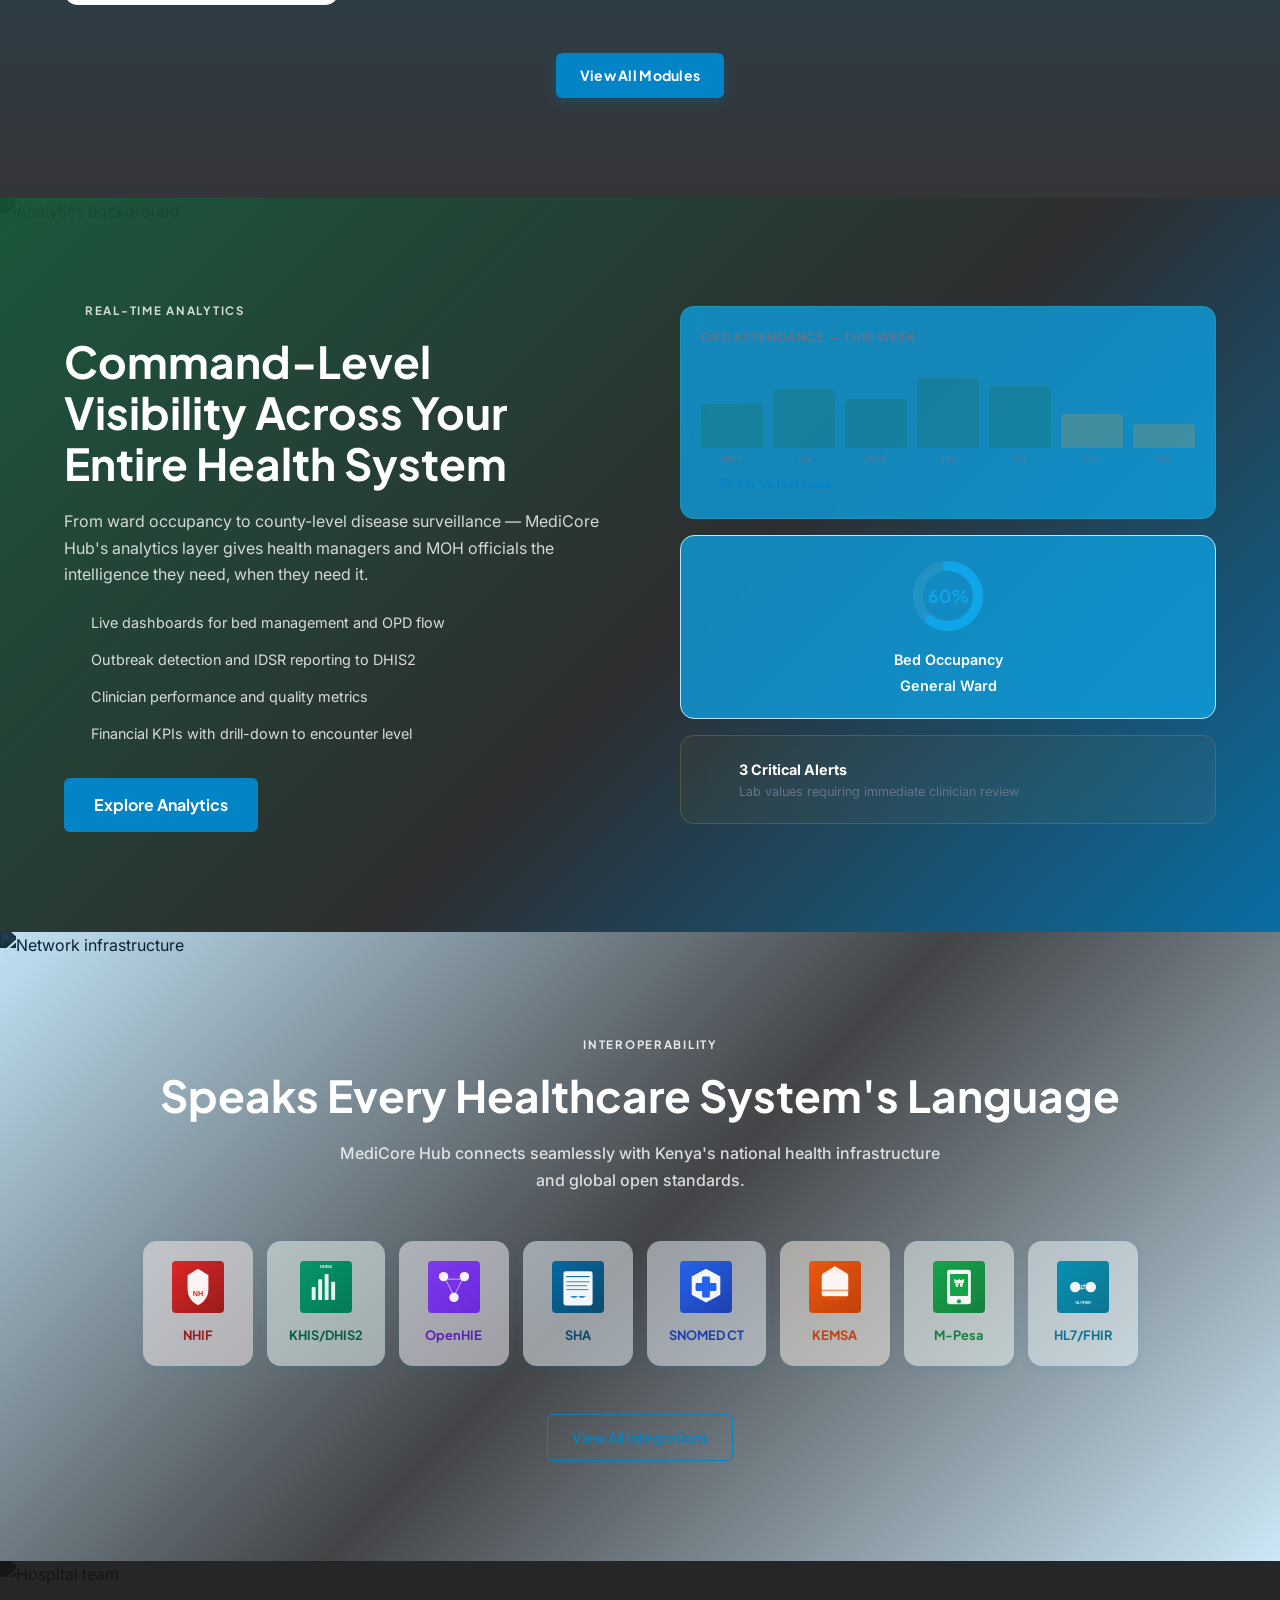
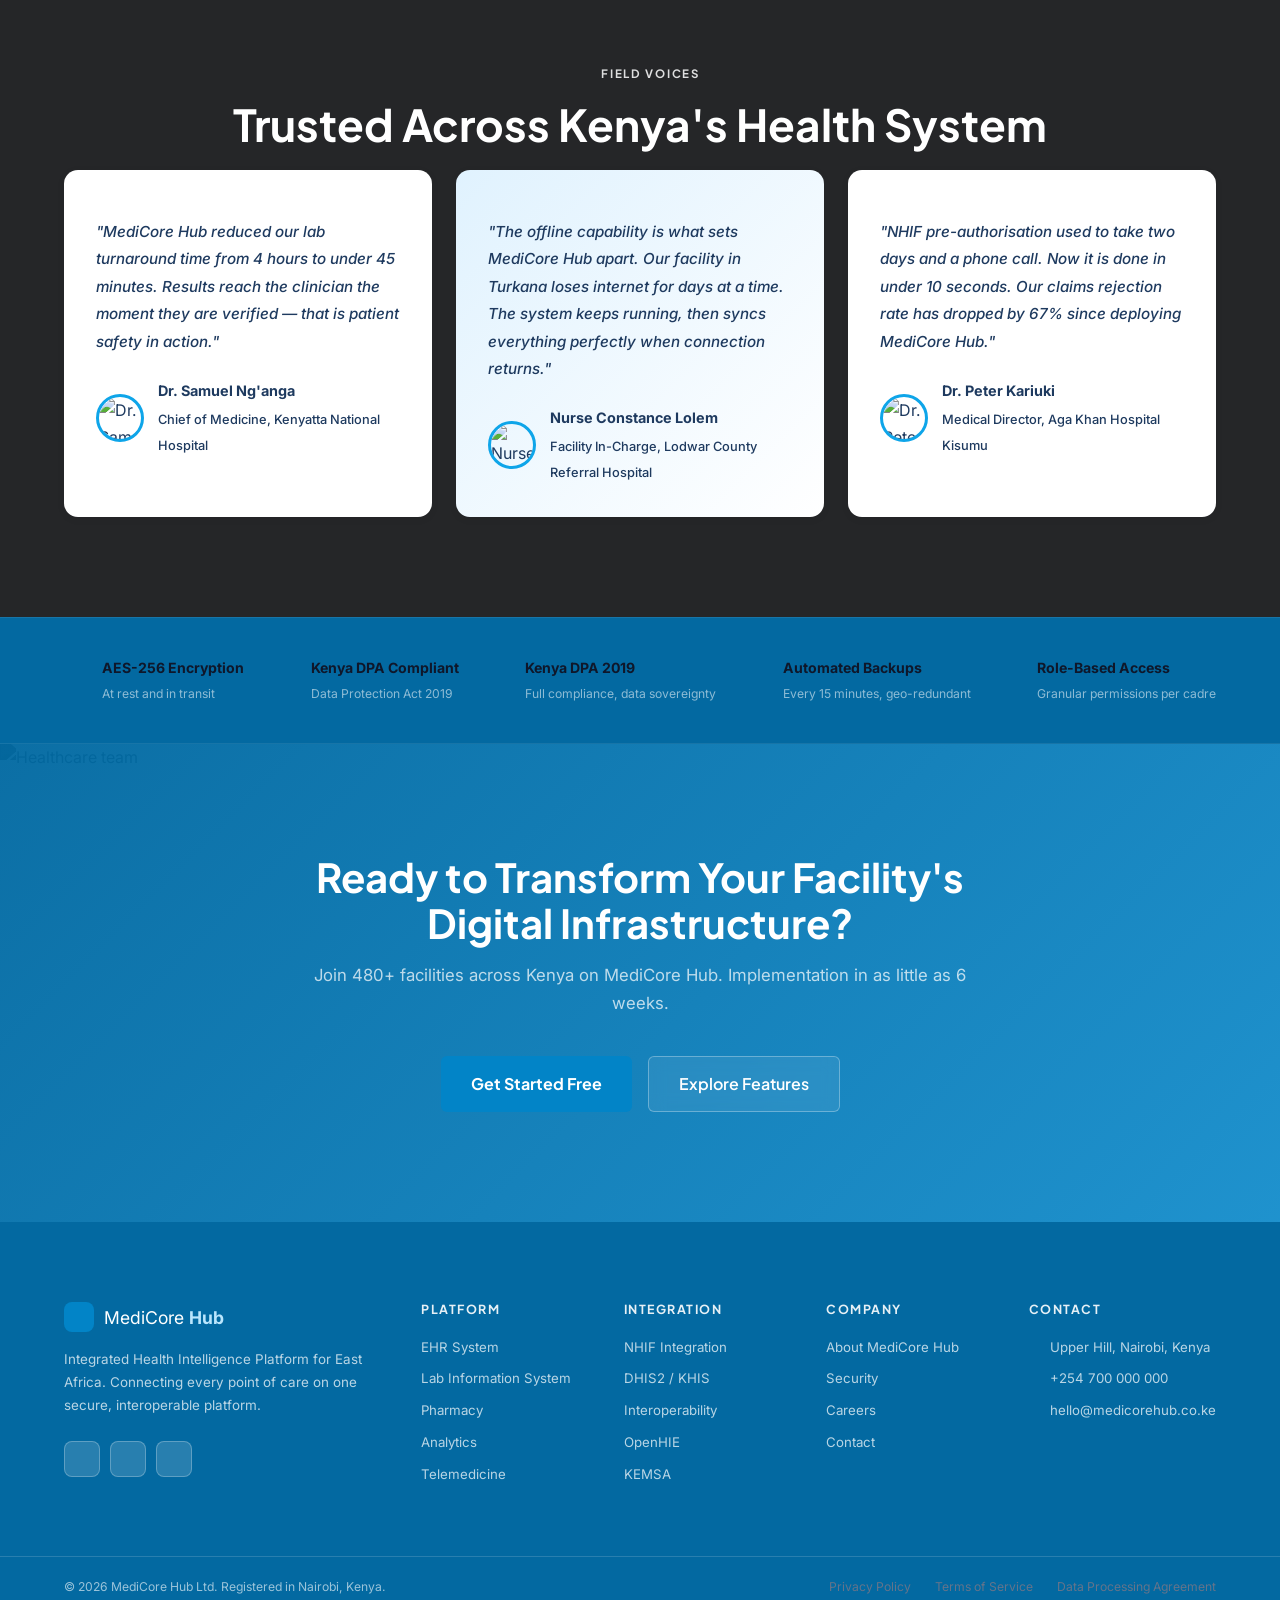
==== commit 7c48f609: "User's integrations" ====
--- a/index.html
+++ b/index.html
@@ -14,7 +14,7 @@
   <link rel="icon" type="image/svg+xml" href="favicon.svg" />
   <link rel="stylesheet" href="css/main.css" />
   <link rel="preconnect" href="https://fonts.googleapis.com" />
-  <link href="https://fonts.googleapis.com/css2?family=Sora:wght@300;400;500;600;700;800&family=DM+Sans:ital,wght@0,300;0,400;0,500;1,300&display=swap" rel="stylesheet" />
+  <link href="https://fonts.googleapis.com/css2?family=Plus+Jakarta+Sans:wght@400;500;600;700;800&family=Inter:wght@400;500;600&display=swap" rel="stylesheet" />
   <script src="https://unpkg.com/lucide@latest/dist/umd/lucide.js"></script>
 </head>
 <body>
@@ -56,10 +56,6 @@
     </div>
     <div class="hero-grain"></div>
     <div class="container hero-content">
-      <div class="hero-badge">
-        <i data-lucide="shield-check"></i>
-        <span>HL7 FHIR R4 Compliant &bull; ISO 27001 Certified</span>
-      </div>
       <h1 class="hero-title">The Unified<br /><em>Health Intelligence</em><br />Platform</h1>
       <p class="hero-sub">MediCore Hub connects every point of care — from rural dispensaries to referral hospitals — on a single, secure, interoperable platform built for African healthcare infrastructure.</p>
       <div class="hero-actions">
@@ -148,7 +144,7 @@
               <span class="pillar-icon"><i data-lucide="git-merge"></i></span>
               <div>
                 <strong>Open Standards Integration</strong>
-                <p>HL7 FHIR R4, OpenHIE, and SNOMED CT built in from the ground up.</p>
+                <p>OpenHIE, SNOMED CT, and standard messaging protocols built in from the ground up.</p>
               </div>
             </div>
             <div class="pillar">
@@ -315,14 +311,164 @@
         <p class="section-sub">MediCore Hub connects seamlessly with Kenya's national health infrastructure and global open standards.</p>
       </div>
       <div class="interop-logos">
-        <div class="interop-badge"><i data-lucide="server"></i><span>NHIF</span></div>
-        <div class="interop-badge"><i data-lucide="database"></i><span>KHIS / DHIS2</span></div>
-        <div class="interop-badge"><i data-lucide="link"></i><span>HL7 FHIR R4</span></div>
-        <div class="interop-badge"><i data-lucide="code-2"></i><span>OpenHIE</span></div>
-        <div class="interop-badge"><i data-lucide="shield"></i><span>SHA</span></div>
-        <div class="interop-badge"><i data-lucide="globe"></i><span>SNOMED CT</span></div>
-        <div class="interop-badge"><i data-lucide="package"></i><span>KEMSA</span></div>
-        <div class="interop-badge"><i data-lucide="smartphone"></i><span>MPESA Payments</span></div>
+        <!-- NHIF: National Health Insurance Fund -->
+        <div class="interop-badge nhif-badge">
+          <svg class="logo-svg" viewBox="0 0 200 200" xmlns="http://www.w3.org/2000/svg">
+            <defs>
+              <linearGradient id="nhif-grad" x1="0%" y1="0%" x2="100%" y2="100%">
+                <stop offset="0%" style="stop-color:#DC2626;stop-opacity:1" />
+                <stop offset="100%" style="stop-color:#991B1B;stop-opacity:1" />
+              </linearGradient>
+            </defs>
+            <rect width="200" height="200" fill="url(#nhif-grad)" rx="15"/>
+            <!-- Shield shape -->
+            <path d="M 100 30 L 140 55 L 140 110 C 140 155 100 170 100 170 C 100 170 60 155 60 110 L 60 55 Z" fill="white" opacity="0.95"/>
+            <text x="100" y="135" font-size="28" font-weight="bold" fill="#DC2626" text-anchor="middle" font-family="Arial, sans-serif">NH</text>
+          </svg>
+          <span>NHIF</span>
+        </div>
+        <!-- KHIS/DHIS2 -->
+        <div class="interop-badge khis-badge">
+          <svg class="logo-svg" viewBox="0 0 200 200" xmlns="http://www.w3.org/2000/svg">
+            <defs>
+              <linearGradient id="khis-grad" x1="0%" y1="0%" x2="100%" y2="100%">
+                <stop offset="0%" style="stop-color:#059669;stop-opacity:1" />
+                <stop offset="100%" style="stop-color:#047857;stop-opacity:1" />
+              </linearGradient>
+            </defs>
+            <rect width="200" height="200" fill="url(#khis-grad)" rx="15"/>
+            <!-- Data visualization bars -->
+            <rect x="45" y="100" width="15" height="50" fill="white" opacity="0.9" rx="3"/>
+            <rect x="70" y="70" width="15" height="80" fill="white" opacity="0.9" rx="3"/>
+            <rect x="95" y="50" width="15" height="100" fill="white" opacity="0.9" rx="3"/>
+            <rect x="120" y="80" width="15" height="70" fill="white" opacity="0.9" rx="3"/>
+            <text x="100" y="25" font-size="16" font-weight="bold" fill="white" text-anchor="middle" font-family="Arial">DHIS2</text>
+          </svg>
+          <span>KHIS/DHIS2</span>
+        </div>
+        <!-- OpenHIE -->
+        <div class="interop-badge openhie-badge">
+          <svg class="logo-svg" viewBox="0 0 200 200" xmlns="http://www.w3.org/2000/svg">
+            <defs>
+              <linearGradient id="openhie-grad" x1="0%" y1="0%" x2="100%" y2="100%">
+                <stop offset="0%" style="stop-color:#7C3AED;stop-opacity:1" />
+                <stop offset="100%" style="stop-color:#6D28D9;stop-opacity:1" />
+              </linearGradient>
+            </defs>
+            <rect width="200" height="200" fill="url(#openhie-grad)" rx="15"/>
+            <!-- Interconnected nodes -->
+            <circle cx="60" cy="60" r="18" fill="white" opacity="0.95"/>
+            <circle cx="140" cy="60" r="18" fill="white" opacity="0.95"/>
+            <circle cx="100" cy="140" r="18" fill="white" opacity="0.95"/>
+            <!-- Connection lines -->
+            <line x1="75" y1="70" x2="125" y2="70" stroke="white" stroke-width="3" opacity="0.8"/>
+            <line x1="70" y1="75" x2="95" y2="125" stroke="white" stroke-width="3" opacity="0.8"/>
+            <line x1="130" y1="75" x2="105" y2="125" stroke="white" stroke-width="3" opacity="0.8"/>
+            <!-- Center -->
+            <circle cx="100" cy="100" r="6" fill="#7C3AED"/>
+          </svg>
+          <span>OpenHIE</span>
+        </div>
+        <!-- SHA: Shared Authority -->
+        <div class="interop-badge sha-badge">
+          <svg class="logo-svg" viewBox="0 0 200 200" xmlns="http://www.w3.org/2000/svg">
+            <defs>
+              <linearGradient id="sha-grad" x1="0%" y1="0%" x2="100%" y2="100%">
+                <stop offset="0%" style="stop-color:#0369A1;stop-opacity:1" />
+                <stop offset="100%" style="stop-color:#0C4A6E;stop-opacity:1" />
+              </linearGradient>
+            </defs>
+            <rect width="200" height="200" fill="url(#sha-grad)" rx="15"/>
+            <!-- Document/Authority symbol -->
+            <rect x="45" y="40" width="110" height="130" fill="white" opacity="0.95" rx="8" stroke="white" stroke-width="2"/>
+            <line x1="55" y1="60" x2="145" y2="60" stroke="#0369A1" stroke-width="4"/>
+            <line x1="55" y1="80" x2="145" y2="80" stroke="#0369A1" stroke-width="3"/>
+            <line x1="55" y1="95" x2="135" y2="95" stroke="#0369A1" stroke-width="3"/>
+            <line x1="55" y1="110" x2="140" y2="110" stroke="#0369A1" stroke-width="3"/>
+            <path d="M 70 135 Q 85 150 100 135 Q 115 150 130 135" fill="#0369A1" opacity="0.8"/>
+          </svg>
+          <span>SHA</span>
+        </div>
+        <!-- SNOMED CT -->
+        <div class="interop-badge snomed-badge">
+          <svg class="logo-svg" viewBox="0 0 200 200" xmlns="http://www.w3.org/2000/svg">
+            <defs>
+              <linearGradient id="snomed-grad" x1="0%" y1="0%" x2="100%" y2="100%">
+                <stop offset="0%" style="stop-color:#2563EB;stop-opacity:1" />
+                <stop offset="100%" style="stop-color:#1E40AF;stop-opacity:1" />
+              </linearGradient>
+            </defs>
+            <rect width="200" height="200" fill="url(#snomed-grad)" rx="15"/>
+            <!-- Medical terminology symbol: medical cross in hexagon -->
+            <polygon points="100,30 155,60 155,130 100,160 45,130 45,60" fill="white" opacity="0.95"/>
+            <!-- Cross -->
+            <rect x="85" y="60" width="30" height="80" fill="#2563EB" rx="4"/>
+            <rect x="60" y="85" width="80" height="30" fill="#2563EB" rx="4"/>
+          </svg>
+          <span>SNOMED CT</span>
+        </div>
+        <!-- KEMSA -->
+        <div class="interop-badge kemsa-badge">
+          <svg class="logo-svg" viewBox="0 0 200 200" xmlns="http://www.w3.org/2000/svg">
+            <defs>
+              <linearGradient id="kemsa-grad" x1="0%" y1="0%" x2="100%" y2="100%">
+                <stop offset="0%" style="stop-color:#EA580C;stop-opacity:1" />
+                <stop offset="100%" style="stop-color:#C2410C;stop-opacity:1" />
+              </linearGradient>
+            </defs>
+            <rect width="200" height="200" fill="url(#kemsa-grad)" rx="15"/>
+            <!-- Supply box/package -->
+            <rect x="50" y="50" width="100" height="85" fill="white" opacity="0.95" rx="6" stroke="white" stroke-width="2"/>
+            <polygon points="50,50 100,20 150,50" fill="white" opacity="0.9"/>
+            <line x1="100" y1="20" x2="100" y2="50" stroke="white" stroke-width="2"/>
+            <!-- Package tape -->
+            <rect x="45" y="110" width="110" height="6" fill="#EA580C" opacity="0.6"/>
+            <text x="100" y="150" font-size="20" font-weight="bold" fill="#EA580C" text-anchor="middle" font-family="Arial">KEMSA</text>
+          </svg>
+          <span>KEMSA</span>
+        </div>
+        <!-- M-Pesa -->
+        <div class="interop-badge mpesa-badge">
+          <svg class="logo-svg" viewBox="0 0 200 200" xmlns="http://www.w3.org/2000/svg">
+            <defs>
+              <linearGradient id="mpesa-grad" x1="0%" y1="0%" x2="100%" y2="100%">
+                <stop offset="0%" style="stop-color:#16A34A;stop-opacity:1" />
+                <stop offset="100%" style="stop-color:#15803D;stop-opacity:1" />
+              </linearGradient>
+            </defs>
+            <rect width="200" height="200" fill="url(#mpesa-grad)" rx="15"/>
+            <!-- Mobile phone -->
+            <rect x="55" y="35" width="90" height="130" fill="white" opacity="0.95" rx="8" stroke="white" stroke-width="2"/>
+            <!-- Screen -->
+            <rect x="65" y="50" width="70" height="85" fill="#16A34A" rx="4"/>
+            <!-- Phone button -->
+            <circle cx="100" cy="155" r="8" fill="#16A34A"/>
+            <!-- Money symbol -->
+            <text x="100" y="100" font-size="40" font-weight="bold" fill="white" text-anchor="middle" font-family="Arial">₩</text>
+          </svg>
+          <span>M-Pesa</span>
+        </div>
+        <!-- HL7/FHIR -->
+        <div class="interop-badge standard-badge">
+          <svg class="logo-svg" viewBox="0 0 200 200" xmlns="http://www.w3.org/2000/svg">
+            <defs>
+              <linearGradient id="fhir-grad" x1="0%" y1="0%" x2="100%" y2="100%">
+                <stop offset="0%" style="stop-color:#0891B2;stop-opacity:1" />
+                <stop offset="100%" style="stop-color:#0E7490;stop-opacity:1" />
+              </linearGradient>
+            </defs>
+            <rect width="200" height="200" fill="url(#fhir-grad)" rx="15"/>
+            <!-- Data transmission symbol -->
+            <circle cx="70" cy="100" r="20" fill="white" opacity="0.95"/>
+            <circle cx="130" cy="100" r="20" fill="white" opacity="0.95"/>
+            <!-- Arrows -->
+            <path d="M 92 95 L 108 95 L 105 90 M 108 95 L 105 100" stroke="white" stroke-width="3" fill="none" stroke-linecap="round" stroke-linejoin="round" opacity="0.95"/>
+            <path d="M 108 105 L 92 105 L 95 110 M 92 105 L 95 100" stroke="white" stroke-width="3" fill="none" stroke-linecap="round" stroke-linejoin="round" opacity="0.95"/>
+            <!-- HL7 text indicator -->
+            <text x="100" y="165" font-size="13" font-weight="bold" fill="white" text-anchor="middle" font-family="Arial">HL7/FHIR</text>
+          </svg>
+          <span>HL7/FHIR</span>
+        </div>
       </div>
       <div class="center-cta">
         <a href="pages/interoperability.html" class="btn-outline">View All Integrations</a>
@@ -383,7 +529,7 @@
   <div class="security-strip">
     <div class="container security-inner">
       <div class="sec-item"><i data-lucide="lock"></i><div><strong>AES-256 Encryption</strong><span>At rest and in transit</span></div></div>
-      <div class="sec-item"><i data-lucide="shield-check"></i><div><strong>ISO 27001 Certified</strong><span>Annual independent audit</span></div></div>
+      <div class="sec-item"><i data-lucide="shield-check"></i><div><strong>Kenya DPA Compliant</strong><span>Data Protection Act 2019</span></div></div>
       <div class="sec-item"><i data-lucide="eye-off"></i><div><strong>Kenya DPA 2019</strong><span>Full compliance, data sovereignty</span></div></div>
       <div class="sec-item"><i data-lucide="rotate-ccw"></i><div><strong>Automated Backups</strong><span>Every 15 minutes, geo-redundant</span></div></div>
       <div class="sec-item"><i data-lucide="user-check"></i><div><strong>Role-Based Access</strong><span>Granular permissions per cadre</span></div></div>
@@ -400,7 +546,7 @@
       <h2>Ready to Transform Your Facility's Digital Infrastructure?</h2>
       <p>Join 480+ facilities across Kenya on MediCore Hub. Implementation in as little as 6 weeks.</p>
       <div class="cta-banner-actions">
-        <a href="pages/contact.html" class="btn-gold large">Schedule a Demo</a>
+        <a href="app/pages/register.html" class="btn-gold large">Get Started Free</a>
         <a href="pages/modules.html" class="btn-ghost-white large">Explore Features</a>
       </div>
     </div>
@@ -433,7 +579,7 @@
         <h4>Integration</h4>
         <a href="pages/interoperability.html">NHIF Integration</a>
         <a href="pages/interoperability.html">DHIS2 / KHIS</a>
-        <a href="pages/interoperability.html">HL7 FHIR R4</a>
+        <a href="pages/interoperability.html">Interoperability</a>
         <a href="pages/interoperability.html">OpenHIE</a>
         <a href="pages/interoperability.html">KEMSA</a>
       </div>
--- a/css/main.css
+++ b/css/main.css
@@ -1,47 +1,55 @@
 /* ============================================================
-   MediCore Hub — Main Stylesheet (v2)
-   Theme: Charcoal + Forest Green + Gold — Professional Health IT
-   Font: Sora (headings) + DM Sans (body)
+   MediCore Hub — Main Stylesheet (v3)
+   Theme: Sky Blue + White — Clean, Clinical, Trustworthy
+   Font: Plus Jakarta Sans (headings) + Inter (body)
    ============================================================ */
 
 :root {
-  /* Core palette — warm charcoal, no blue */
-  --charcoal:       #1C1C1E;
-  --charcoal-mid:   #242426;
-  --charcoal-light: #2E2E32;
-  --charcoal-card:  #323236;
-
-  /* Forest green — authoritative, clinical, trustworthy */
-  --green:          #1B6B45;
-  --green-light:    #2A9D6B;
-  --green-bright:   #34D399;
-  --green-dark:     #145235;
-  --green-mist:     rgba(27,107,69,0.12);
-
-  /* Gold accent — precision, quality */
-  --gold:           #C8963C;
-  --gold-light:     #E6B563;
-  --gold-pale:      #F5D99A;
-  --gold-dark:      #A07328;
+  /* Sky blue — primary brand */
+  --sky:            #0284C7;
+  --sky-dark:       #0369A1;
+  --sky-light:      #0EA5E9;
+  --sky-bright:     #38BDF8;
+  --sky-pale:       #E0F2FE;
+  --sky-mist:       rgba(2,132,199,0.10);
+
+  /* Charcoal aliases kept for compatibility */
+  --charcoal:       #1E3A5F;
+  --charcoal-mid:   #1E3A5F;
+  --charcoal-light: #1E4976;
+  --charcoal-card:  #1E4976;
+
+  /* Green → sky remaps */
+  --green:          #0284C7;
+  --green-light:    #0EA5E9;
+  --green-bright:   #38BDF8;
+  --green-dark:     #0369A1;
+  --green-mist:     rgba(2,132,199,0.10);
+
+  /* Gold → sky-accent remaps */
+  --gold:           #0EA5E9;
+  --gold-light:     #38BDF8;
+  --gold-pale:      #E0F2FE;
+  --gold-dark:      #0284C7;
 
   /* Neutrals */
   --white:          #FFFFFF;
-  --off-white:      #F7F5F0;
-  --text-body:      #C8C4BC;
-  --text-muted:     #7C7870;
-  --border:         rgba(200,150,60,0.12);
-  --border-green:   rgba(27,107,69,0.2);
-
-  /* Glass / card */
-  --card-bg:        rgba(44,44,50,0.9);
-  --glass:          rgba(28,28,30,0.8);
+  --off-white:      #F0F9FF;
+  --text-body:      #334155;
+  --text-muted:     #64748B;
+  --border:         rgba(2,132,199,0.15);
+  --border-green:   rgba(2,132,199,0.20);
+
+  /* Glass / card — now light */
+  --card-bg:        rgba(255,255,255,0.95);
+  --glass:          rgba(240,249,255,0.92);
 
   --radius-sm:  6px;
   --radius-md:  14px;
   --radius-lg:  22px;
-  --shadow-sm:  0 2px 12px rgba(0,0,0,0.3);
-  --shadow-md:  0 8px 32px rgba(0,0,0,0.45);
-  --shadow-lg:  0 24px 64px rgba(0,0,0,0.6);
+  --shadow-sm:  0 2px 12px rgba(2,132,199,0.10);
+  --shadow-md:  0 8px 32px rgba(2,132,199,0.15);
+  --shadow-lg:  0 24px 64px rgba(2,132,199,0.20);
   --transition: 0.3s cubic-bezier(0.4,0,0.2,1);
 }
 
@@ -49,11 +57,11 @@
 *, *::before, *::after { box-sizing: border-box; margin: 0; padding: 0; }
 html { scroll-behavior: smooth; }
 body {
-  font-family: 'DM Sans', sans-serif;
+  font-family: 'Inter', sans-serif;
   font-size: 16px;
   line-height: 1.65;
-  color: var(--text-body);
-  background: var(--charcoal);
+  color: #1E3A5F;
+  background: #F0F9FF;
   overflow-x: hidden;
 }
 a { color: inherit; text-decoration: none; }
@@ -62,12 +70,12 @@
 
 /* ---- TYPOGRAPHY ---- */
 h1, h2, h3, h4 {
-  font-family: 'Sora', sans-serif;
+  font-family: 'Plus Jakarta Sans', sans-serif;
   font-weight: 700;
   line-height: 1.15;
-  color: var(--white);
-}
-em { font-style: normal; color: var(--green-bright); }
+  color: #0F172A;
+}
+em { font-style: normal; color: var(--sky); }
 
 /* ---- CONTAINER ---- */
 .container { max-width: 1200px; margin: 0 auto; padding: 0 24px; }
@@ -75,48 +83,57 @@
 /* ---- BUTTONS ---- */
 .btn-primary {
   display: inline-flex; align-items: center; gap: 8px;
-  background: var(--green);
+  background: var(--sky);
   color: var(--white);
-  font-family: 'Sora', sans-serif;
-  font-weight: 600; font-size: 0.875rem;
-  padding: 10px 22px;
+  font-family: 'Plus Jakarta Sans', sans-serif;
+  font-weight: 700; font-size: 0.875rem;
+  padding: 11px 24px;
   border-radius: var(--radius-sm);
   border: none; cursor: pointer;
-  transition: background var(--transition), transform var(--transition), box-shadow var(--transition);
+  box-shadow: 0 4px 12px rgba(2,132,199,0.25);
+  transition: all 0.25s cubic-bezier(0.4,0,0.2,1);
   letter-spacing: 0.02em;
 }
 .btn-primary:hover {
-  background: var(--green-light);
+  background: var(--sky-dark, #0369A1);
   transform: translateY(-2px);
-  box-shadow: 0 8px 24px rgba(27,107,69,0.4);
+  box-shadow: 0 8px 24px rgba(2,132,199,0.35);
+}
+.btn-primary:active {
+  transform: translateY(0);
+  box-shadow: 0 2px 8px rgba(2,132,199,0.2);
 }
 .btn-primary.large { font-size: 1rem; padding: 14px 30px; }
 
 .btn-ghost {
   display: inline-flex; align-items: center; gap: 8px;
   background: transparent; color: var(--white);
-  font-family: 'Sora', sans-serif; font-weight: 500; font-size: 0.875rem;
-  padding: 10px 22px; border-radius: var(--radius-sm);
-  border: 1px solid rgba(255,255,255,0.2); cursor: pointer;
-  transition: border-color var(--transition), background var(--transition);
-}
-.btn-ghost:hover { border-color: var(--green-bright); background: rgba(52,211,153,0.08); }
+  font-family: 'Plus Jakarta Sans', sans-serif; font-weight: 600; font-size: 0.875rem;
+  padding: 11px 24px; border-radius: var(--radius-sm);
+  border: 1.5px solid rgba(255,255,255,0.3); cursor: pointer;
+  transition: all 0.25s cubic-bezier(0.4,0,0.2,1);
+}
+.btn-ghost:hover { 
+  border-color: rgba(255,255,255,0.6);
+  background: rgba(255,255,255,0.1);
+  box-shadow: 0 4px 12px rgba(0,0,0,0.1);
+}
 .btn-ghost.large { font-size: 1rem; padding: 14px 30px; }
 
 .btn-outline {
   display: inline-flex; align-items: center; gap: 8px;
-  background: transparent; color: var(--green-bright);
-  font-family: 'Sora', sans-serif; font-weight: 600; font-size: 0.875rem;
+  background: transparent; color: var(--sky);
+  font-family: 'Plus Jakarta Sans', sans-serif; font-weight: 600; font-size: 0.875rem;
   padding: 11px 24px; border-radius: var(--radius-sm);
-  border: 1.5px solid var(--green); cursor: pointer;
+  border: 1.5px solid var(--sky); cursor: pointer;
   transition: background var(--transition), color var(--transition);
 }
-.btn-outline:hover { background: var(--green); color: var(--white); }
+.btn-outline:hover { background: var(--sky); color: var(--white); }
 
 .btn-gold {
   display: inline-flex; align-items: center; gap: 8px;
-  background: var(--gold); color: var(--charcoal);
-  font-family: 'Sora', sans-serif; font-weight: 700; font-size: 0.875rem;
+  background: var(--sky); color: var(--white);
+  font-family: 'Plus Jakarta Sans', sans-serif; font-weight: 700; font-size: 0.875rem;
   padding: 10px 22px; border-radius: var(--radius-sm);
   border: none; cursor: pointer;
   transition: background var(--transition), transform var(--transition);
@@ -127,7 +144,7 @@
 .btn-ghost-white {
   display: inline-flex; align-items: center; gap: 8px;
   background: rgba(255,255,255,0.08); color: var(--white);
-  font-family: 'Sora', sans-serif; font-weight: 600; font-size: 1rem;
+  font-family: 'Plus Jakarta Sans', sans-serif; font-weight: 600; font-size: 1rem;
   padding: 14px 30px; border-radius: var(--radius-sm);
   border: 1.5px solid rgba(255,255,255,0.3); cursor: pointer;
   transition: background var(--transition), border-color var(--transition);
@@ -139,18 +156,27 @@
 .section { padding: 100px 0; }
 .section-eyebrow {
   display: inline-flex; align-items: center; gap: 8px;
-  font-family: 'Sora', sans-serif;
+  font-family: 'Plus Jakarta Sans', sans-serif;
   font-size: 0.72rem; font-weight: 700;
   text-transform: uppercase; letter-spacing: 0.15em;
-  color: var(--gold); margin-bottom: 16px;
-}
-.section-eyebrow.light { color: var(--gold-light); }
+  color: var(--sky-600); margin-bottom: 16px;
+}
+.section-eyebrow.light { color: rgba(255,255,255,0.8); }
 .section-eyebrow i { width: 13px; height: 13px; }
-.section-title { font-size: clamp(1.75rem, 3.5vw, 2.75rem); margin-bottom: 20px; }
+.section-title { 
+  font-size: clamp(1.75rem, 3.5vw, 2.75rem);
+  margin-bottom: 20px;
+  color: var(--gray-900);
+}
 .section-title.light { color: var(--white); }
-.section-body { color: var(--text-body); max-width: 560px; margin-bottom: 16px; }
+.section-body { color: #1E3A5F; max-width: 560px; margin-bottom: 16px; }
 .section-body.light { color: rgba(255,255,255,0.8); }
-.section-sub { color: var(--text-muted); max-width: 600px; margin: 0 auto 48px; text-align: center; }
+.section-sub { 
+  color: var(--gray-700);
+  max-width: 600px; margin: 0 auto 48px; text-align: center;
+  font-weight: 500;
+}
+.section-sub.light { color: rgba(255,255,255,0.75); }
 .section-header.centered { text-align: center; }
 .section-header.centered .section-eyebrow { display: inline-flex; }
 .center-cta { text-align: center; margin-top: 48px; }
@@ -180,7 +206,7 @@
 .mission-section .img-section-bg-overlay {
   background: linear-gradient(
     130deg,
-    rgba(28,28,30,0.97) 0%,
+    rgba(2,105,161,0.97) 0%,
     rgba(28,28,30,0.85) 50%,
     rgba(27,107,69,0.18) 100%
   );
@@ -192,7 +218,7 @@
     135deg,
     rgba(20,82,53,0.97) 0%,
     rgba(28,28,30,0.92) 55%,
-    rgba(28,28,30,0.97) 100%
+    rgba(2,105,161,0.97) 100%
   );
 }
 
@@ -200,7 +226,7 @@
 .modules-preview .img-section-bg-overlay {
   background: linear-gradient(
     180deg,
-    rgba(28,28,30,0.97) 0%,
+    rgba(2,105,161,0.97) 0%,
     rgba(36,36,38,0.92) 100%
   );
 }
@@ -214,54 +240,69 @@
 .interop-section .img-section-bg-overlay {
   background: linear-gradient(
     135deg,
-    rgba(27,107,69,0.15) 0%,
-    rgba(28,28,30,0.96) 50%,
-    rgba(200,150,60,0.06) 100%
+    rgba(2,132,199,0.2) 0%,
+    rgba(28,28,30,0.82) 50%,
+    rgba(2,132,199,0.15) 100%
   );
 }
+
+.interop-section .section-title { color: var(--white) !important; }
+.interop-section .section-eyebrow { color: rgba(255,255,255,0.85) !important; }
+.interop-section .section-sub { color: rgba(255,255,255,0.8) !important; }
+
+/* Testimonials overlay — already dark, ensure text is readable */
+.testimonials-section .section-title { color: var(--white) !important; }
+.testimonials-section .section-eyebrow { color: rgba(255,255,255,0.85) !important; }
 
 /* ============================
    NAVIGATION
    ============================ */
 .nav-header {
   position: fixed; top: 0; left: 0; right: 0; z-index: 1000;
-  background: rgba(22,22,24,0.88);
+  background: rgba(255,255,255,0.92);
   backdrop-filter: blur(20px);
-  border-bottom: 1px solid rgba(200,150,60,0.1);
-  transition: background var(--transition);
-}
-.nav-header.scrolled { background: rgba(22,22,24,0.97); }
+  border-bottom: 1px solid rgba(2,132,199,0.12);
+  box-shadow: 0 1px 3px rgba(0,0,0,0.05);
+  transition: all 0.3s cubic-bezier(0.4,0,0.2,1);
+}
+.nav-header.scrolled { 
+  background: rgba(255,255,255,0.98);
+  box-shadow: 0 4px 12px rgba(2,132,199,0.1);
+}
 .nav-inner {
   max-width: 1200px; margin: 0 auto; padding: 0 24px;
   height: 70px; display: flex; align-items: center; gap: 40px;
 }
 .nav-brand {
   display: flex; align-items: center; gap: 10px;
-  font-family: 'Sora', sans-serif; font-size: 1.1rem;
-  color: var(--white); flex-shrink: 0;
+  font-family: 'Plus Jakarta Sans', sans-serif; font-size: 1.1rem;
+  color: var(--sky); flex-shrink: 0;
+  font-weight: 700;
 }
 .nav-brand .brand-icon {
   width: 34px; height: 34px;
-  background: var(--green);
+  background: var(--sky);
   border-radius: 9px;
   display: flex; align-items: center; justify-content: center;
   color: white;
+  box-shadow: 0 2px 8px rgba(2,132,199,0.2);
 }
 .nav-brand .brand-icon i { width: 18px; height: 18px; }
-.nav-brand strong { color: var(--green-bright); }
+.nav-brand strong { color: var(--sky-dark, #0369A1); font-weight: 800; }
 .nav-links { display: flex; align-items: center; gap: 4px; flex: 1; }
 .nav-link {
-  font-family: 'DM Sans', sans-serif; font-size: 0.875rem; font-weight: 500;
-  color: var(--text-body); padding: 6px 13px;
+  font-family: 'Inter', sans-serif; font-size: 0.875rem; font-weight: 500;
+  color: #334155; padding: 8px 14px;
   border-radius: var(--radius-sm);
-  transition: color var(--transition), background var(--transition);
+  transition: all 0.25s cubic-bezier(0.4,0,0.2,1);
 }
 .nav-link:hover, .nav-link.active {
-  color: var(--white);
-  background: rgba(27,107,69,0.15);
-}
-.nav-toggle { display: none; background: none; border: none; color: white; cursor: pointer; }
-.mobile-menu { display: none; }
+  color: var(--sky);
+  background: rgba(2,132,199,0.1);
+  font-weight: 600;
+}
+.nav-toggle { display: none; background: none; border: none; color: var(--sky); cursor: pointer; font-size: 1.4rem; }
+.mobile-menu { display: none; background: var(--white); border-top: 1px solid var(--border); }
 
 /* ============================
    HERO
@@ -272,14 +313,14 @@
   padding: 130px 0 80px; overflow: hidden;
 }
 .hero-bg { position: absolute; inset: 0; }
-.hero-img { width: 100%; height: 100%; object-fit: cover; filter: brightness(0.28) saturate(0.7); }
+.hero-img { width: 100%; height: 100%; object-fit: cover; object-position: center; filter: brightness(0.35) saturate(0.65); }
 .hero-overlay {
   position: absolute; inset: 0;
   background: linear-gradient(
     125deg,
-    rgba(28,28,30,0.97) 0%,
-    rgba(28,28,30,0.80) 50%,
-    rgba(27,107,69,0.25) 100%
+    rgba(2,105,161,0.88) 0%,
+    rgba(2,132,199,0.80) 50%,
+    rgba(14,165,233,0.65) 100%
   );
 }
 .hero-grain {
@@ -288,31 +329,23 @@
   background-image: url("data:image/svg+xml,%3Csvg viewBox='0 0 256 256' xmlns='http://www.w3.org/2000/svg'%3E%3Cfilter id='noise'%3E%3CfeTurbulence type='fractalNoise' baseFrequency='0.9' numOctaves='4' stitchTiles='stitch'/%3E%3C/filter%3E%3Crect width='100%25' height='100%25' filter='url(%23noise)'/%3E%3C/svg%3E");
   pointer-events: none;
 }
-.hero-content { position: relative; z-index: 2; max-width: 760px; }
-.hero-badge {
-  display: inline-flex; align-items: center; gap: 8px;
-  background: rgba(27,107,69,0.15);
-  border: 1px solid rgba(52,211,153,0.25);
-  color: var(--green-bright);
-  font-size: 0.76rem; font-weight: 600;
-  padding: 6px 16px; border-radius: 100px;
-  margin-bottom: 28px; letter-spacing: 0.04em;
-  text-transform: uppercase;
-}
-.hero-badge i { width: 12px; height: 12px; }
+.hero-content { position: relative; z-index: 2; max-width: 760px; margin-top: 20px; }
+
 .hero-title {
   font-size: clamp(2.6rem, 6vw, 4.6rem); line-height: 1.04;
   color: var(--white); margin-bottom: 24px;
+  text-shadow: 0 2px 12px rgba(0,0,0,0.3);
   animation: fadeUp 0.85s ease both;
 }
 .hero-title em {
-  background: linear-gradient(95deg, var(--green-bright) 0%, var(--gold-light) 100%);
+  background: linear-gradient(95deg, var(--sky-light) 0%, var(--sky-bright) 100%);
   -webkit-background-clip: text; -webkit-text-fill-color: transparent;
   background-clip: text;
 }
 .hero-sub {
-  font-size: 1.1rem; color: rgba(255,255,255,0.7);
+  font-size: 1.1rem; color: rgba(255,255,255,0.85);
   max-width: 580px; margin-bottom: 38px; line-height: 1.75;
+  text-shadow: 0 1px 8px rgba(0,0,0,0.25);
   animation: fadeUp 0.85s 0.12s ease both;
 }
 .hero-actions {
@@ -322,8 +355,8 @@
 }
 .hero-stats {
   display: flex; align-items: stretch; flex-wrap: wrap;
-  background: rgba(28,28,30,0.7);
-  border: 1px solid rgba(200,150,60,0.15);
+  background: rgba(255,255,255,0.15);
+  border: 1px solid rgba(255,255,255,0.25);
   border-radius: var(--radius-md);
   overflow: hidden; backdrop-filter: blur(12px);
   animation: fadeUp 0.85s 0.36s ease both;
@@ -333,12 +366,12 @@
   padding: 22px 36px;
 }
 .stat-num {
-  font-family: 'Sora', sans-serif; font-size: 1.9rem;
-  font-weight: 800; color: var(--green-bright); line-height: 1;
-}
-.stat-unit { font-family: 'Sora', sans-serif; font-weight: 700; font-size: 1.2rem; color: var(--gold); }
-.stat-label { font-size: 0.74rem; color: var(--text-muted); margin-top: 5px; text-align: center; }
-.stat-divider { width: 1px; background: rgba(200,150,60,0.1); align-self: stretch; }
+  font-family: 'Plus Jakarta Sans', sans-serif; font-size: 1.9rem;
+  font-weight: 800; color: var(--sky-light); line-height: 1;
+}
+.stat-unit { font-family: 'Plus Jakarta Sans', sans-serif; font-weight: 700; font-size: 1.2rem; color: #BAE6FD; }
+.stat-label { font-size: 0.74rem; color: rgba(255,255,255,0.75); margin-top: 5px; text-align: center; }
+.stat-divider { width: 1px; background: rgba(255,255,255,0.15); align-self: stretch; }
 .hero-scroll-cue {
   position: absolute; bottom: 32px; left: 50%; transform: translateX(-50%);
   color: rgba(255,255,255,0.25); animation: bounce 2s infinite;
@@ -358,7 +391,7 @@
    MARQUEE
    ============================ */
 .marquee-strip {
-  background: var(--green-dark);
+  background: #0369A1;
   overflow: hidden; padding: 13px 0;
   border-top: 1px solid rgba(255,255,255,0.08);
   border-bottom: 1px solid rgba(255,255,255,0.08);
@@ -370,7 +403,7 @@
 }
 .marquee-track span {
   display: inline-flex; align-items: center; gap: 8px;
-  font-family: 'Sora', sans-serif; font-size: 0.76rem;
+  font-family: 'Plus Jakarta Sans', sans-serif; font-size: 0.76rem;
   font-weight: 700; color: rgba(255,255,255,0.88);
   letter-spacing: 0.06em; white-space: nowrap;
   text-transform: uppercase;
@@ -384,7 +417,7 @@
 /* ============================
    MISSION SECTION
    ============================ */
-.mission-section { background: var(--charcoal-mid); }
+.mission-section { background: #F0F9FF; }
 .mission-grid {
   display: grid; grid-template-columns: 1fr 1fr;
   gap: 80px; align-items: center;
@@ -398,16 +431,16 @@
 .img-accent {
   position: absolute; bottom: -28px; right: -28px;
   width: 46%; border-radius: var(--radius-md);
-  border: 4px solid var(--charcoal-mid);
+  border: 4px solid #E0F2FE;
   box-shadow: var(--shadow-md);
   aspect-ratio: 1/1; object-fit: cover;
 }
 .image-badge {
   position: absolute; top: 28px; right: -22px;
-  background: var(--gold); color: var(--charcoal);
+  background: var(--sky); color: var(--white);
   padding: 12px 18px; border-radius: var(--radius-md);
   display: flex; align-items: center; gap: 10px;
-  font-family: 'Sora', sans-serif; font-weight: 700; font-size: 0.82rem;
+  font-family: 'Plus Jakarta Sans', sans-serif; font-weight: 700; font-size: 0.82rem;
   line-height: 1.3; box-shadow: var(--shadow-md);
 }
 .image-badge i { width: 20px; height: 20px; flex-shrink: 0; }
@@ -415,25 +448,25 @@
 .pillar {
   display: flex; align-items: flex-start; gap: 16px;
   padding: 16px 18px;
-  background: var(--charcoal);
+  background: #F0F9FF;
   border-radius: var(--radius-md);
   border: 1px solid var(--border);
 }
 .pillar-icon {
   width: 40px; height: 40px; flex-shrink: 0;
-  background: var(--green-mist);
+  background: rgba(2,132,199,0.08);
   border-radius: 10px;
   display: flex; align-items: center; justify-content: center;
-  color: var(--green-bright);
+  color: var(--sky);
 }
 .pillar-icon i { width: 18px; height: 18px; }
 .pillar strong { display: block; color: var(--white); font-size: 0.9rem; margin-bottom: 3px; }
-.pillar p { font-size: 0.84rem; color: var(--text-muted); margin: 0; }
+.pillar p { font-size: 0.84rem; color: #64748B; margin: 0; }
 
 /* ============================
    MODULES GRID
    ============================ */
-.modules-preview { background: var(--charcoal); }
+.modules-preview { background: #F0F9FF; }
 .modules-grid {
   display: grid;
   grid-template-columns: repeat(4, 1fr);
@@ -441,7 +474,7 @@
 }
 .module-card {
   display: flex; flex-direction: column;
-  background: var(--charcoal-card);
+  background: var(--white);
   border: 1px solid rgba(200,150,60,0.08);
   border-radius: var(--radius-md);
   overflow: hidden; padding: 24px;
@@ -449,7 +482,7 @@
   cursor: pointer;
 }
 .module-card:hover {
-  border-color: var(--green-light);
+  border-color: var(--sky-light, #0EA5E9);
   transform: translateY(-5px);
   box-shadow: 0 16px 48px rgba(27,107,69,0.2);
 }
@@ -470,17 +503,17 @@
 }
 .module-icon {
   width: 44px; height: 44px;
-  background: var(--green-mist);
+  background: rgba(2,132,199,0.08);
   border-radius: 10px;
   display: flex; align-items: center; justify-content: center;
-  color: var(--green-bright); margin-bottom: 16px;
+  color: var(--sky); margin-bottom: 16px;
 }
 .module-icon i { width: 22px; height: 22px; }
 .module-card h3 { font-size: 0.98rem; color: var(--white); margin-bottom: 10px; line-height: 1.3; }
-.module-card p { font-size: 0.83rem; color: var(--text-muted); flex: 1; line-height: 1.65; }
+.module-card p { font-size: 0.83rem; color: #64748B; flex: 1; line-height: 1.65; }
 .module-cta {
   display: inline-flex; align-items: center; gap: 6px;
-  color: var(--green-bright); font-size: 0.8rem; font-weight: 600;
+  color: var(--sky); font-size: 0.8rem; font-weight: 600;
   margin-top: 16px; transition: gap var(--transition);
 }
 .module-card:hover .module-cta { gap: 10px; }
@@ -496,11 +529,11 @@
   display: flex; align-items: center; gap: 12px;
   font-size: 0.9rem; color: rgba(255,255,255,0.82);
 }
-.analytics-list i { width: 15px; height: 15px; color: var(--green-bright); flex-shrink: 0; }
+.analytics-list i { width: 15px; height: 15px; color: var(--sky); flex-shrink: 0; }
 .analytics-card-stack { display: flex; flex-direction: column; gap: 16px; }
 .a-card {
-  background: rgba(28,28,30,0.7);
-  border: 1px solid var(--border-green);
+  background: rgba(14,165,233,0.75);
+  border: 1px solid #BAE6FD;
   border-radius: var(--radius-md);
   padding: 20px; backdrop-filter: blur(12px);
 }
@@ -508,11 +541,11 @@
 .a-card-head {
   display: flex; justify-content: space-between; align-items: center;
   margin-bottom: 20px;
-  font-size: 0.78rem; color: var(--text-muted);
-  font-family: 'Sora', sans-serif; font-weight: 700;
+  font-size: 0.78rem; color: #64748B;
+  font-family: 'Plus Jakarta Sans', sans-serif; font-weight: 700;
   text-transform: uppercase; letter-spacing: 0.07em;
 }
-.a-card-head i { width: 15px; height: 15px; color: var(--green-bright); }
+.a-card-head i { width: 15px; height: 15px; color: var(--sky); }
 .a-bars { display: flex; align-items: flex-end; gap: 10px; height: 80px; }
 .a-bar {
   flex: 1; background: rgba(27,107,69,0.25);
@@ -520,14 +553,14 @@
   display: flex; flex-direction: column; justify-content: flex-end;
   align-items: center; transition: background 0.3s; position: relative;
 }
-.a-bar:hover { background: var(--green); }
+.a-bar:hover { background: var(--sky); }
 .a-bar.accent { background: rgba(200,150,60,0.25); }
 .a-bar.accent:hover { background: var(--gold); }
-.a-bar span { font-size: 0.58rem; color: var(--text-muted); position: absolute; bottom: -18px; }
+.a-bar span { font-size: 0.58rem; color: #64748B; position: absolute; bottom: -18px; }
 .a-card-foot { margin-top: 24px; }
 .uptick {
   display: inline-flex; align-items: center; gap: 4px;
-  color: var(--green-bright); font-size: 0.78rem; font-weight: 600;
+  color: var(--sky); font-size: 0.78rem; font-weight: 600;
 }
 .uptick i { width: 14px; height: 14px; }
 .a-card.secondary { display: flex; flex-direction: column; align-items: center; text-align: center; }
@@ -536,10 +569,10 @@
 .donut-val {
   position: absolute; inset: 0;
   display: flex; align-items: center; justify-content: center;
-  font-family: 'Sora', sans-serif; font-weight: 700; font-size: 1.1rem; color: var(--gold);
+  font-family: 'Plus Jakarta Sans', sans-serif; font-weight: 700; font-size: 1.1rem; color: var(--gold);
 }
 .a-card.secondary p { font-size: 0.9rem; color: var(--white); font-weight: 600; }
-.a-sub { font-size: 0.76rem; color: var(--text-muted); margin-top: 2px; }
+.a-sub { font-size: 0.76rem; color: #64748B; margin-top: 2px; }
 .a-card.tertiary {
   display: flex; align-items: center; gap: 16px;
   border-color: rgba(200,150,60,0.25);
@@ -547,57 +580,126 @@
 }
 .a-card.tertiary i { width: 22px; height: 22px; color: var(--gold); flex-shrink: 0; }
 .a-card.tertiary strong { color: var(--white); font-size: 0.9rem; }
-.a-card.tertiary p { font-size: 0.79rem; color: var(--text-muted); margin: 0; }
+.a-card.tertiary p { font-size: 0.79rem; color: #64748B; margin: 0; }
 
 /* ============================
    INTEROPERABILITY
    ============================ */
-.interop-section { background: var(--charcoal-mid); }
+.interop-section { background: #F0F9FF; }
 .interop-logos { display: flex; flex-wrap: wrap; justify-content: center; gap: 14px; margin-bottom: 48px; }
 .interop-badge {
-  display: flex; align-items: center; gap: 10px;
-  background: var(--charcoal-card);
-  border: 1px solid var(--border);
+  display: flex; flex-direction: column; align-items: center; justify-content: center; gap: 12px;
+  background: var(--white);
+  border: 2px solid var(--sky-400);
   border-radius: var(--radius-md);
-  padding: 13px 22px;
-  font-family: 'Sora', sans-serif; font-weight: 600; font-size: 0.85rem; color: var(--white);
-  transition: border-color var(--transition), background var(--transition);
-}
-.interop-badge:hover { border-color: var(--green-light); background: var(--green-mist); }
-.interop-badge i { width: 17px; height: 17px; color: var(--green-bright); }
+  padding: 20px 22px;
+  font-family: 'Plus Jakarta Sans', sans-serif; font-weight: 600; font-size: 0.8rem; 
+  color: var(--sky-700);
+  transition: all 0.25s cubic-bezier(0.4,0,0.2,1);
+  box-shadow: 0 2px 8px rgba(2,132,199,0.12);
+  min-width: 110px;
+  text-align: center;
+}
+.interop-badge:hover { 
+  border-color: var(--sky-600);
+  background: rgba(224, 242, 254, 0.6);
+  box-shadow: 0 4px 16px rgba(2,132,199,0.2);
+  transform: translateY(-3px);
+}
+
+.logo-img {
+  width: 48px; height: 48px;
+  object-fit: contain;
+  filter: grayscale(0%) brightness(1);
+  transition: filter 0.25s cubic-bezier(0.4,0,0.2,1);
+}
+
+.logo-svg {
+  width: 52px; height: 52px;
+  flex-shrink: 0;
+  transition: transform 0.25s cubic-bezier(0.4,0,0.2,1);
+}
+
+/* Badge-specific color accents */
+.nhif-badge { border-color: #DC2626; background: rgba(254, 242, 242, 0.5); }
+.nhif-badge i { color: #DC2626; }
+.nhif-badge span { color: #991B1B; font-weight: 700; }
+.nhif-badge:hover { border-color: #991B1B; background: rgba(254, 226, 226, 0.8); }
+
+.khis-badge { border-color: #059669; background: rgba(240, 253, 250, 0.5); }
+.khis-badge i { color: #059669; }
+.khis-badge span { color: #065F46; font-weight: 700; }
+.khis-badge:hover { border-color: #065F46; background: rgba(209, 250, 229, 0.8); }
+
+.openhie-badge { border-color: #7C3AED; background: rgba(250, 245, 255, 0.5); }
+.openhie-badge i { color: #7C3AED; }
+.openhie-badge span { color: #5B21B6; font-weight: 700; }
+.openhie-badge:hover { border-color: #5B21B6; background: rgba(237, 229, 246, 0.8); }
+
+.sha-badge { border-color: #0369A1; background: rgba(240, 249, 255, 0.5); }
+.sha-badge i { color: #0369A1; }
+.sha-badge span { color: #0C4A6E; font-weight: 700; }
+.sha-badge:hover { border-color: #0C4A6E; background: rgba(225, 243, 254, 0.8); }
+
+.snomed-badge { border-color: #2563EB; background: rgba(239, 246, 255, 0.5); }
+.snomed-badge i { color: #2563EB; }
+.snomed-badge span { color: #1E40AF; font-weight: 700; }
+.snomed-badge:hover { border-color: #1E40AF; background: rgba(219, 234, 254, 0.8); }
+
+.kemsa-badge { border-color: #EA580C; background: rgba(254, 245, 235, 0.5); }
+.kemsa-badge i { color: #EA580C; }
+.kemsa-badge span { color: #C2410C; font-weight: 700; }
+.kemsa-badge:hover { border-color: #C2410C; background: rgba(254, 237, 220, 0.8); }
+
+.mpesa-badge { border-color: #16A34A; background: rgba(245, 253, 247, 0.5); }
+.mpesa-badge i { color: #16A34A; }
+.mpesa-badge span { color: #15803D; font-weight: 700; }
+.mpesa-badge:hover { border-color: #15803D; background: rgba(220, 252, 231, 0.8); }
+
+.standard-badge { border-color: #0891B2; background: rgba(240, 252, 254, 0.5); }
+.standard-badge i { color: #0891B2; }
+.standard-badge span { color: #0E7490; font-weight: 700; }
+.standard-badge:hover { border-color: #0E7490; background: rgba(207, 250, 254, 0.8); }
 
 /* ============================
    TESTIMONIALS
    ============================ */
-.testimonials-section { background: var(--charcoal-mid); }
+.testimonials-section { background: #F0F9FF; }
 .testimonials-grid { display: grid; grid-template-columns: repeat(3, 1fr); gap: 24px; }
 .testi-card {
-  background: var(--charcoal-card);
-  border: 1px solid var(--border);
+  background: var(--white);
+  border: 1px solid var(--gray-200);
   border-radius: var(--radius-md); padding: 32px;
-  transition: border-color var(--transition), transform var(--transition);
-}
-.testi-card:hover { border-color: var(--green-light); transform: translateY(-4px); }
+  box-shadow: 0 2px 8px rgba(0,0,0,0.06);
+  transition: all 0.25s cubic-bezier(0.4,0,0.2,1);
+}
+.testi-card:hover { 
+  border-color: var(--sky-light, #0EA5E9);
+  box-shadow: 0 8px 24px rgba(2,132,199,0.15);
+  transform: translateY(-4px); 
+}
 .testi-card.featured-testi {
-  border-color: var(--green);
-  background: rgba(27,107,69,0.08);
-}
-.testi-quote { color: var(--gold); margin-bottom: 16px; }
+  border-color: var(--sky-500);
+  background: linear-gradient(135deg, #E0F2FE 0%, var(--white) 100%);
+  border-width: 2px;
+}
+.testi-quote { color: var(--sky-600); margin-bottom: 16px; }
 .testi-quote i { width: 28px; height: 28px; }
 .testi-text {
-  font-size: 0.9rem; color: rgba(255,255,255,0.82);
-  line-height: 1.78; margin-bottom: 24px; font-style: italic;
+  font-size: 0.95rem; color: var(--gray-800);
+  line-height: 1.8; margin-bottom: 24px; font-style: italic;
+  font-weight: 500;
 }
 .testi-author { display: flex; align-items: center; gap: 14px; }
-.testi-author img { width: 44px; height: 44px; border-radius: 50%; object-fit: cover; border: 2px solid var(--green); }
-.testi-author strong { display: block; color: var(--white); font-size: 0.88rem; }
-.testi-author span { font-size: 0.76rem; color: var(--text-muted); }
+.testi-author img { width: 48px; height: 48px; border-radius: 50%; object-fit: cover; border: 3px solid var(--sky-light, #0EA5E9); }
+.testi-author strong { display: block; color: var(--gray-900); font-size: 0.9rem; margin-bottom: 2px; }
+.testi-author span { font-size: 0.8rem; color: var(--gray-500); font-weight: 500; }
 
 /* ============================
    SECURITY STRIP
    ============================ */
 .security-strip {
-  background: var(--green-dark);
+  background: #0369A1;
   border-top: 1px solid rgba(255,255,255,0.08);
   border-bottom: 1px solid rgba(255,255,255,0.08);
   padding: 38px 0;
@@ -605,7 +707,7 @@
 .security-inner { display: flex; justify-content: space-between; align-items: center; flex-wrap: wrap; gap: 24px; }
 .sec-item { display: flex; align-items: center; gap: 14px; }
 .sec-item i { width: 24px; height: 24px; color: var(--gold-light); flex-shrink: 0; }
-.sec-item strong { display: block; color: var(--white); font-size: 0.88rem; }
+.sec-item strong { display: block; color: #0F172A; font-size: 0.88rem; }
 .sec-item span { font-size: 0.76rem; color: rgba(255,255,255,0.55); }
 
 /* ============================
@@ -616,7 +718,7 @@
 .cta-banner-bg img { width: 100%; height: 100%; object-fit: cover; filter: brightness(0.22) saturate(0.5); }
 .cta-banner-overlay {
   position: absolute; inset: 0;
-  background: linear-gradient(135deg, rgba(20,82,53,0.95) 0%, rgba(28,28,30,0.88) 100%);
+  background: linear-gradient(135deg, rgba(2,105,161,0.96) 0%, rgba(2,132,199,0.88) 100%);
 }
 .cta-banner-content { position: relative; z-index: 2; text-align: center; max-width: 700px; margin: 0 auto; }
 .cta-banner-content h2 { font-size: clamp(1.6rem, 3.5vw, 2.5rem); color: var(--white); margin-bottom: 16px; }
@@ -627,8 +729,8 @@
    FOOTER
    ============================ */
 .footer {
-  background: var(--charcoal);
-  border-top: 1px solid var(--border);
+  background: #0369A1;
+  border-top: none;
   padding-top: 80px;
 }
 .footer-grid {
@@ -638,45 +740,45 @@
 }
 .footer-brand { display: flex; align-items: center; gap: 10px; margin-bottom: 16px; font-size: 1.1rem; color: white; }
 .footer-brand .brand-icon {
-  width: 30px; height: 30px; background: var(--green);
+  width: 30px; height: 30px; background: var(--sky);
   border-radius: 8px; display: flex; align-items: center; justify-content: center;
 }
 .footer-brand .brand-icon i { width: 16px; height: 16px; color: white; }
-.footer-brand strong { color: var(--green-bright); }
-.footer-brand-col p { font-size: 0.84rem; color: var(--text-muted); line-height: 1.7; margin-bottom: 24px; }
+.footer-brand strong { color: #BAE6FD; }
+.footer-brand-col p { font-size: 0.84rem; color: rgba(255,255,255,0.72); line-height: 1.7; margin-bottom: 24px; }
 .footer-social { display: flex; gap: 10px; }
 .footer-social a {
   width: 36px; height: 36px;
-  background: var(--charcoal-light);
-  border: 1px solid var(--border);
+  background: rgba(255,255,255,0.15);
+  border: 1px solid rgba(255,255,255,0.25);
   border-radius: 8px;
   display: flex; align-items: center; justify-content: center;
-  color: var(--text-muted);
+  color: rgba(255,255,255,0.8);
   transition: color var(--transition), border-color var(--transition), background var(--transition);
 }
-.footer-social a:hover { color: var(--green-bright); border-color: var(--green); background: var(--green-mist); }
+.footer-social a:hover { color: #ffffff; border-color: rgba(255,255,255,0.5); background: rgba(255,255,255,0.20); }
 .footer-social i { width: 15px; height: 15px; }
 .footer-links-col h4 {
-  font-family: 'Sora', sans-serif; font-size: 0.78rem; font-weight: 700;
+  font-family: 'Plus Jakarta Sans', sans-serif; font-size: 0.78rem; font-weight: 700;
   text-transform: uppercase; letter-spacing: 0.12em;
-  color: var(--gold); margin-bottom: 20px;
+  color: #BAE6FD; margin-bottom: 20px;
 }
 .footer-links-col a, .footer-links-col p {
   display: flex; align-items: center; gap: 8px;
-  font-size: 0.83rem; color: var(--text-muted);
+  font-size: 0.83rem; color: rgba(255,255,255,0.72);
   margin-bottom: 10px; transition: color var(--transition);
 }
-.footer-links-col a:hover { color: var(--green-bright); }
-.footer-links-col p i { width: 13px; height: 13px; color: var(--green); flex-shrink: 0; }
-.footer-bottom { border-top: 1px solid var(--border); padding: 20px 0; }
+.footer-links-col a:hover { color: #ffffff; }
+.footer-links-col p i { width: 13px; height: 13px; color: rgba(255,255,255,0.6); flex-shrink: 0; }
+.footer-bottom { border-top: 1px solid rgba(255,255,255,0.15); padding: 20px 0; }
 .footer-bottom-inner {
   display: flex; justify-content: space-between; align-items: center;
   flex-wrap: wrap; gap: 12px;
-  font-size: 0.76rem; color: var(--text-muted);
+  font-size: 0.76rem; color: rgba(255,255,255,0.6);
 }
 .footer-legal { display: flex; gap: 24px; }
-.footer-legal a { color: var(--text-muted); transition: color var(--transition); }
-.footer-legal a:hover { color: var(--green-bright); }
+.footer-legal a { color: #64748B; transition: color var(--transition); }
+.footer-legal a:hover { color: var(--sky); }
 
 /* ============================
    PAGE HERO (inner pages)
@@ -703,12 +805,12 @@
 .page-hero-content { position: relative; z-index: 2; max-width: 700px; }
 .breadcrumb {
   display: flex; align-items: center; gap: 8px;
-  font-size: 0.76rem; color: var(--text-muted); margin-bottom: 20px;
-}
-.breadcrumb a { color: var(--green-bright); }
+  font-size: 0.76rem; color: #64748B; margin-bottom: 20px;
+}
+.breadcrumb a { color: var(--sky); }
 .breadcrumb i { width: 11px; height: 11px; }
 .page-hero h1 { font-size: clamp(2rem, 4vw, 3rem); margin-bottom: 16px; }
-.page-hero p { font-size: 1.04rem; color: var(--text-body); max-width: 560px; }
+.page-hero p { font-size: 1.04rem; color: rgba(255,255,255,0.85); max-width: 560px; }
 
 /* ============================
    MODULE DETAIL SECTIONS
@@ -747,27 +849,27 @@
 .module-detail-text .feature-list { display: flex; flex-direction: column; gap: 12px; margin: 24px 0; }
 .module-detail-text .feature-list li {
   display: flex; align-items: flex-start; gap: 12px;
-  font-size: 0.87rem; color: var(--text-body);
-}
-.feature-list i { width: 15px; height: 15px; color: var(--green-bright); flex-shrink: 0; margin-top: 3px; }
+  font-size: 0.87rem; color: #1E3A5F;
+}
+.feature-list i { width: 15px; height: 15px; color: var(--sky); flex-shrink: 0; margin-top: 3px; }
 
 /* ============================
    CONTACT FORM
    ============================ */
-.contact-section { background: var(--charcoal); padding: 80px 0; }
+.contact-section { background: #F0F9FF; padding: 80px 0; }
 .contact-grid { display: grid; grid-template-columns: 1fr 1.5fr; gap: 80px; align-items: start; }
 .contact-info { display: flex; flex-direction: column; gap: 24px; }
 .contact-info-item { display: flex; align-items: flex-start; gap: 16px; }
 .contact-info-icon {
   width: 44px; height: 44px; flex-shrink: 0;
-  background: var(--green-mist); border-radius: 10px;
-  display: flex; align-items: center; justify-content: center; color: var(--green-bright);
+  background: rgba(2,132,199,0.08); border-radius: 10px;
+  display: flex; align-items: center; justify-content: center; color: var(--sky);
 }
 .contact-info-icon i { width: 20px; height: 20px; }
 .contact-info-item strong { display: block; color: var(--white); font-size: 0.9rem; margin-bottom: 4px; }
-.contact-info-item span { font-size: 0.84rem; color: var(--text-muted); }
+.contact-info-item span { font-size: 0.84rem; color: #64748B; }
 .contact-form {
-  background: var(--charcoal-card);
+  background: var(--white);
   border: 1px solid var(--border);
   border-radius: var(--radius-lg); padding: 40px;
 }
@@ -775,22 +877,22 @@
 .form-group { display: flex; flex-direction: column; gap: 7px; margin-bottom: 20px; }
 .form-group label {
   font-size: 0.8rem; font-weight: 600; color: var(--white);
-  font-family: 'Sora', sans-serif;
+  font-family: 'Plus Jakarta Sans', sans-serif;
 }
 .form-group input, .form-group select, .form-group textarea {
-  background: var(--charcoal);
+  background: #F0F9FF;
   border: 1px solid rgba(200,150,60,0.15);
   border-radius: var(--radius-sm);
   color: var(--white);
-  font-family: 'DM Sans', sans-serif; font-size: 0.9rem;
+  font-family: 'Inter', sans-serif; font-size: 0.9rem;
   padding: 12px 16px; outline: none;
   transition: border-color var(--transition), box-shadow var(--transition); width: 100%;
 }
 .form-group input:focus, .form-group select:focus, .form-group textarea:focus {
-  border-color: var(--green);
+  border-color: var(--sky-dark, #0369A1);
   box-shadow: 0 0 0 3px rgba(27,107,69,0.15);
 }
-.form-group select option { background: var(--charcoal-light); }
+.form-group select option { background: #E0F2FE; }
 .form-group textarea { resize: vertical; min-height: 120px; }
 
 /* ============================
@@ -798,23 +900,23 @@
    ============================ */
 .metrics-grid { display: grid; grid-template-columns: repeat(4, 1fr); gap: 20px; margin-bottom: 48px; }
 .metric-card {
-  background: var(--charcoal-card);
+  background: var(--white);
   border: 1px solid var(--border);
   border-radius: var(--radius-md); padding: 24px;
   transition: border-color var(--transition), transform var(--transition);
 }
-.metric-card:hover { border-color: var(--green-light); transform: translateY(-3px); }
+.metric-card:hover { border-color: var(--sky-light, #0EA5E9); transform: translateY(-3px); }
 .metric-card .metric-icon {
-  width: 42px; height: 42px; background: var(--green-mist);
+  width: 42px; height: 42px; background: rgba(2,132,199,0.08);
   border-radius: 10px; display: flex; align-items: center; justify-content: center;
-  color: var(--green-bright); margin-bottom: 16px;
+  color: var(--sky); margin-bottom: 16px;
 }
 .metric-card .metric-icon i { width: 20px; height: 20px; }
-.metric-card .metric-val { font-family: 'Sora', sans-serif; font-weight: 800; font-size: 2rem; color: var(--white); line-height: 1; }
-.metric-card .metric-label { font-size: 0.81rem; color: var(--text-muted); margin-top: 6px; }
+.metric-card .metric-val { font-family: 'Plus Jakarta Sans', sans-serif; font-weight: 800; font-size: 2rem; color: var(--white); line-height: 1; }
+.metric-card .metric-label { font-size: 0.81rem; color: #64748B; margin-top: 6px; }
 .metric-card .metric-delta {
   display: inline-flex; align-items: center; gap: 4px;
-  margin-top: 10px; font-size: 0.76rem; font-weight: 600; color: var(--green-bright);
+  margin-top: 10px; font-size: 0.76rem; font-weight: 600; color: var(--sky);
 }
 .metric-card .metric-delta i { width: 12px; height: 12px; }
 
@@ -823,20 +925,20 @@
    ============================ */
 .security-pillars { display: grid; grid-template-columns: repeat(3, 1fr); gap: 24px; }
 .security-pillar-card {
-  background: var(--charcoal-card);
+  background: var(--white);
   border: 1px solid var(--border);
   border-radius: var(--radius-md); padding: 32px;
   transition: border-color var(--transition), transform var(--transition);
 }
-.security-pillar-card:hover { border-color: var(--green-light); transform: translateY(-4px); }
+.security-pillar-card:hover { border-color: var(--sky-light, #0EA5E9); transform: translateY(-4px); }
 .security-pillar-card .sp-icon {
-  width: 52px; height: 52px; background: var(--green-mist);
+  width: 52px; height: 52px; background: rgba(2,132,199,0.08);
   border-radius: 14px; display: flex; align-items: center; justify-content: center;
-  color: var(--green-bright); margin-bottom: 20px;
+  color: var(--sky); margin-bottom: 20px;
 }
 .security-pillar-card .sp-icon i { width: 26px; height: 26px; }
 .security-pillar-card h3 { font-size: 1.04rem; margin-bottom: 12px; }
-.security-pillar-card p { font-size: 0.84rem; color: var(--text-muted); line-height: 1.7; }
+.security-pillar-card p { font-size: 0.84rem; color: #64748B; line-height: 1.7; }
 
 /* ============================
    RESPONSIVE
@@ -846,27 +948,36 @@
   .module-card.featured { grid-column: span 2; }
   .footer-grid { grid-template-columns: 1fr 1fr 1fr; }
   .footer-brand-col { grid-column: span 3; }
+  .section { padding: 80px 0; }
 }
 @media (max-width: 768px) {
   .section { padding: 60px 0; }
   .nav-links, .nav-header .btn-primary { display: none; }
-  .nav-toggle { display: block; }
+  .nav-toggle { display: flex; align-items: center; justify-content: center; width: 40px; height: 40px; border-radius: var(--radius-sm); }
+  .nav-toggle:hover { background: rgba(2,132,199,0.1); }
   .mobile-menu {
-    display: flex; flex-direction: column; gap: 4px;
-    background: var(--charcoal);
-    padding: 12px 24px 20px;
+    display: flex; flex-direction: column; gap: 6px;
+    background: var(--white);
+    padding: 16px 24px 24px;
     border-top: 1px solid var(--border);
+    max-height: 70vh;
+    overflow-y: auto;
   }
   .mobile-menu.open { display: flex; }
   .mobile-menu.hidden { display: none; }
   .mob-link {
-    padding: 12px 0; font-size: 1rem; color: var(--text-body);
-    border-bottom: 1px solid var(--border);
-    font-family: 'DM Sans', sans-serif;
+    padding: 12px 12px; font-size: 0.95rem; color: #1E3A5F;
+    border-radius: var(--radius-sm);
+    font-family: 'Inter', sans-serif;
+    transition: all 0.2s ease;
   }
-  .mob-cta { margin-top: 12px; text-align: center; justify-content: center; }
-  .hero-title { font-size: 2.2rem; }
-  .hero-stats { flex-direction: column; }
+  .mob-link:hover {
+    background: rgba(2,132,199,0.08);
+    color: var(--sky);
+  }
+  .mob-cta { margin-top: 16px; text-align: center; justify-content: center; }
+  .hero-title { font-size: 2.2rem; line-height: 1.1; }
+  .hero-stats { flex-direction: column; gap: 12px; }
   .stat-divider { width: 100%; height: 1px; }
   .mission-grid, .analytics-grid, .module-detail-grid, .contact-grid { grid-template-columns: 1fr; gap: 40px; }
   .img-accent { display: none; }
@@ -882,9 +993,17 @@
   .security-inner { flex-direction: column; align-items: flex-start; }
 }
 @media (max-width: 480px) {
+  .container { padding: 0 16px; }
+  .hero-title { font-size: 1.8rem; }
+  .hero-actions { flex-direction: column; gap: 12px; width: 100%; }
+  .btn-primary.large { width: 100%; justify-content: center; }
+  .btn-ghost.large { width: 100%; justify-content: center; }
   .footer-grid { grid-template-columns: 1fr; }
   .footer-brand-col { grid-column: span 1; }
   .metrics-grid { grid-template-columns: 1fr; }
+  .hero-stats { gap: 8px; }
+  .stat-item { padding: 16px 20px; }
+  .stat-num { font-size: 1.5rem; }
 }
 
 /* Ensure all containers inside image-backed sections sit above the background */
@@ -902,3 +1021,15 @@
 }
 /* Inner page section containers */
 section[class*="img-section"] > .container { position: relative; z-index: 2; }
+
+
+/* ============================
+   HEADING COLOUR OVERRIDES
+   (white text on coloured sections)
+   ============================ */
+.hero h1, .hero h2, .hero-title { color: var(--white) !important; }
+.img-section h1, .img-section h2, .img-section h3 { color: var(--white) !important; }
+.cta-banner h1, .cta-banner h2 { color: var(--white) !important; }
+.footer h1, .footer h2, .footer h3, .footer h4 { color: rgba(255,255,255,0.9) !important; }
+.marquee-strip h1, .marquee-strip h2 { color: var(--white) !important; }
+/* Hero headings keep white */
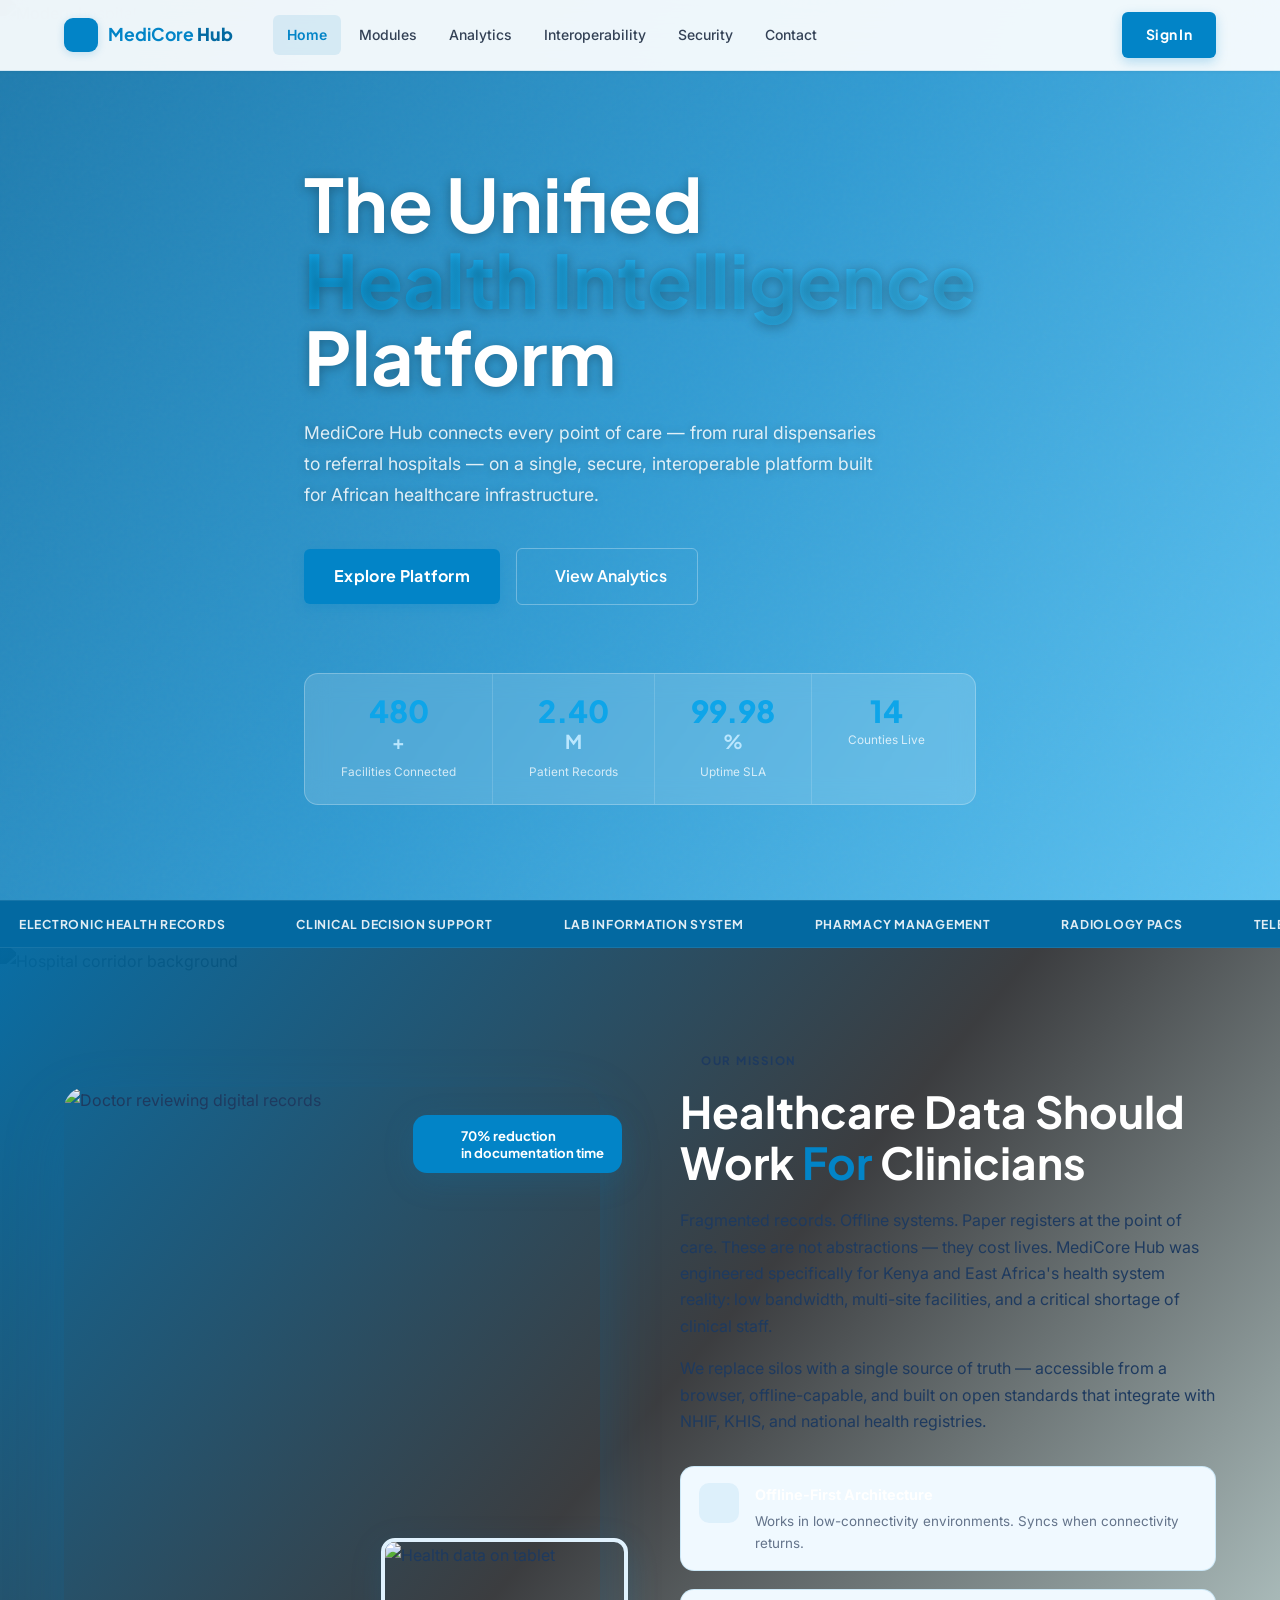
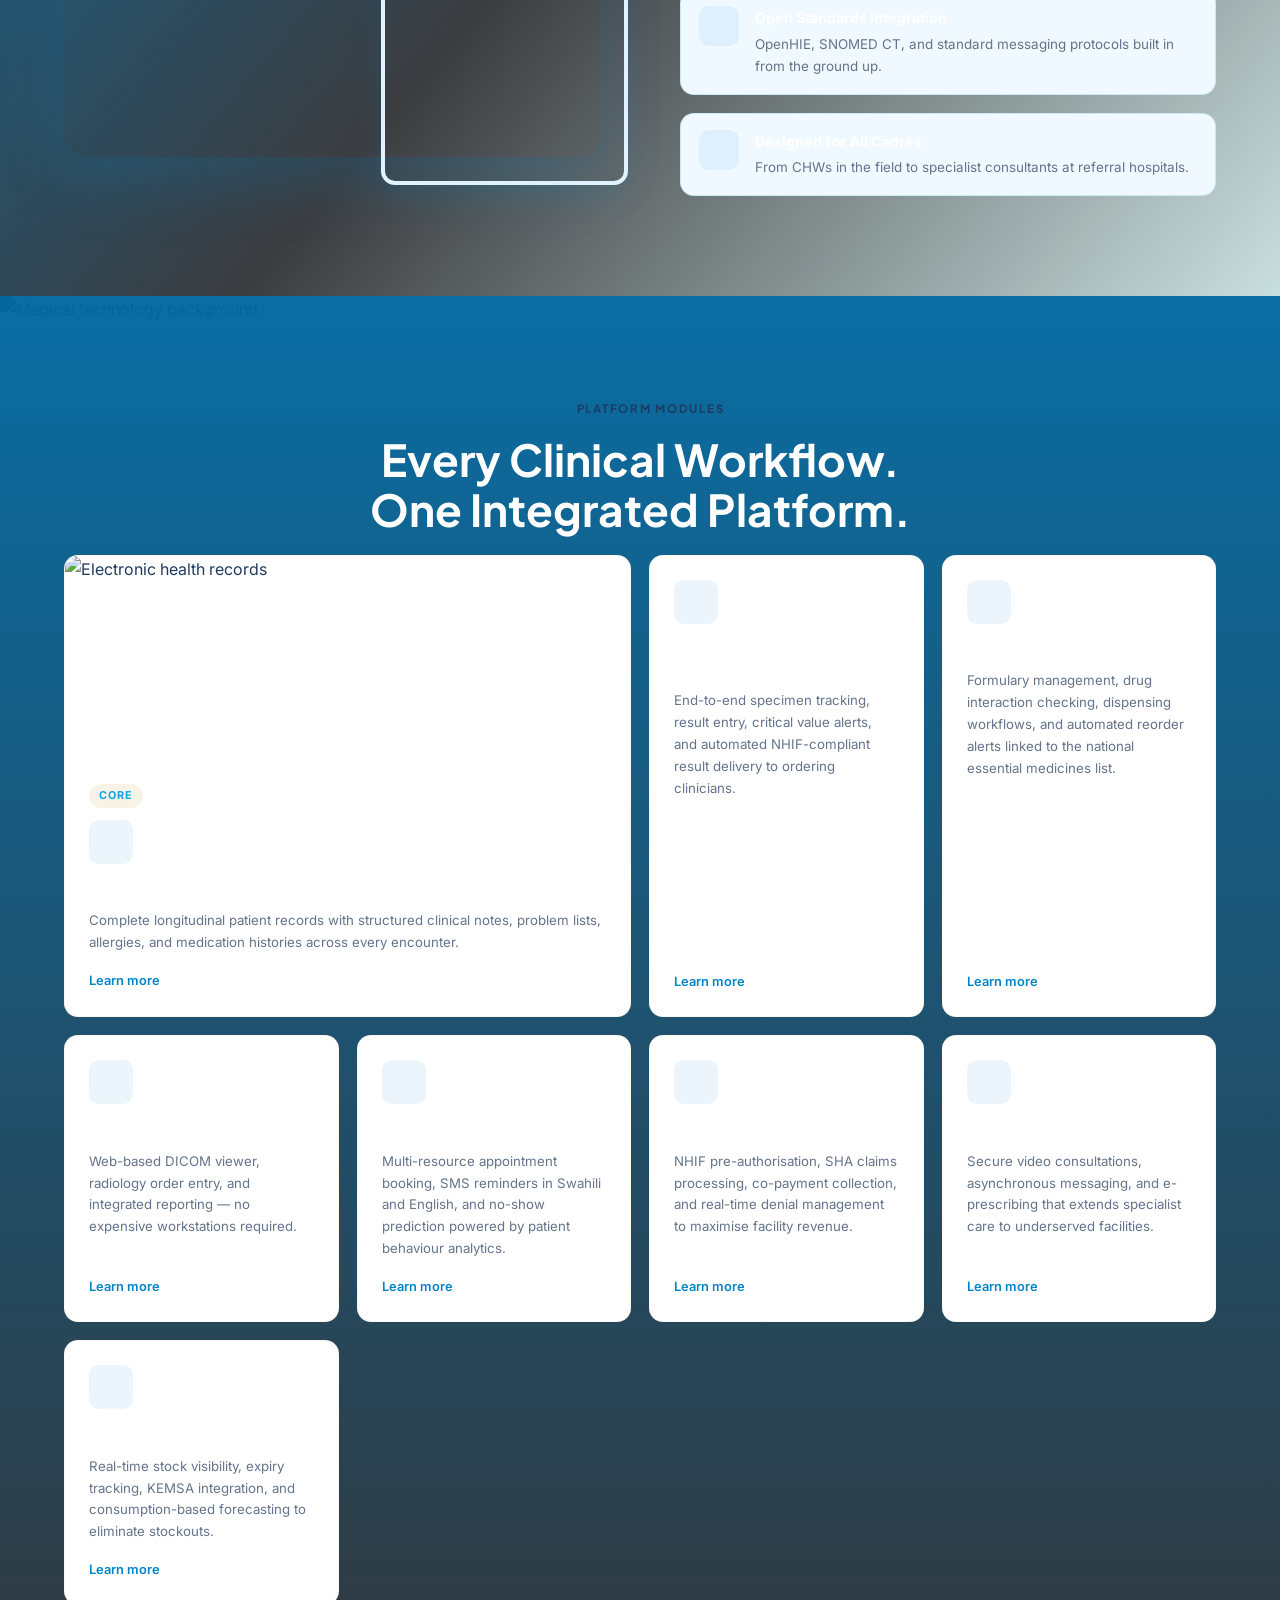
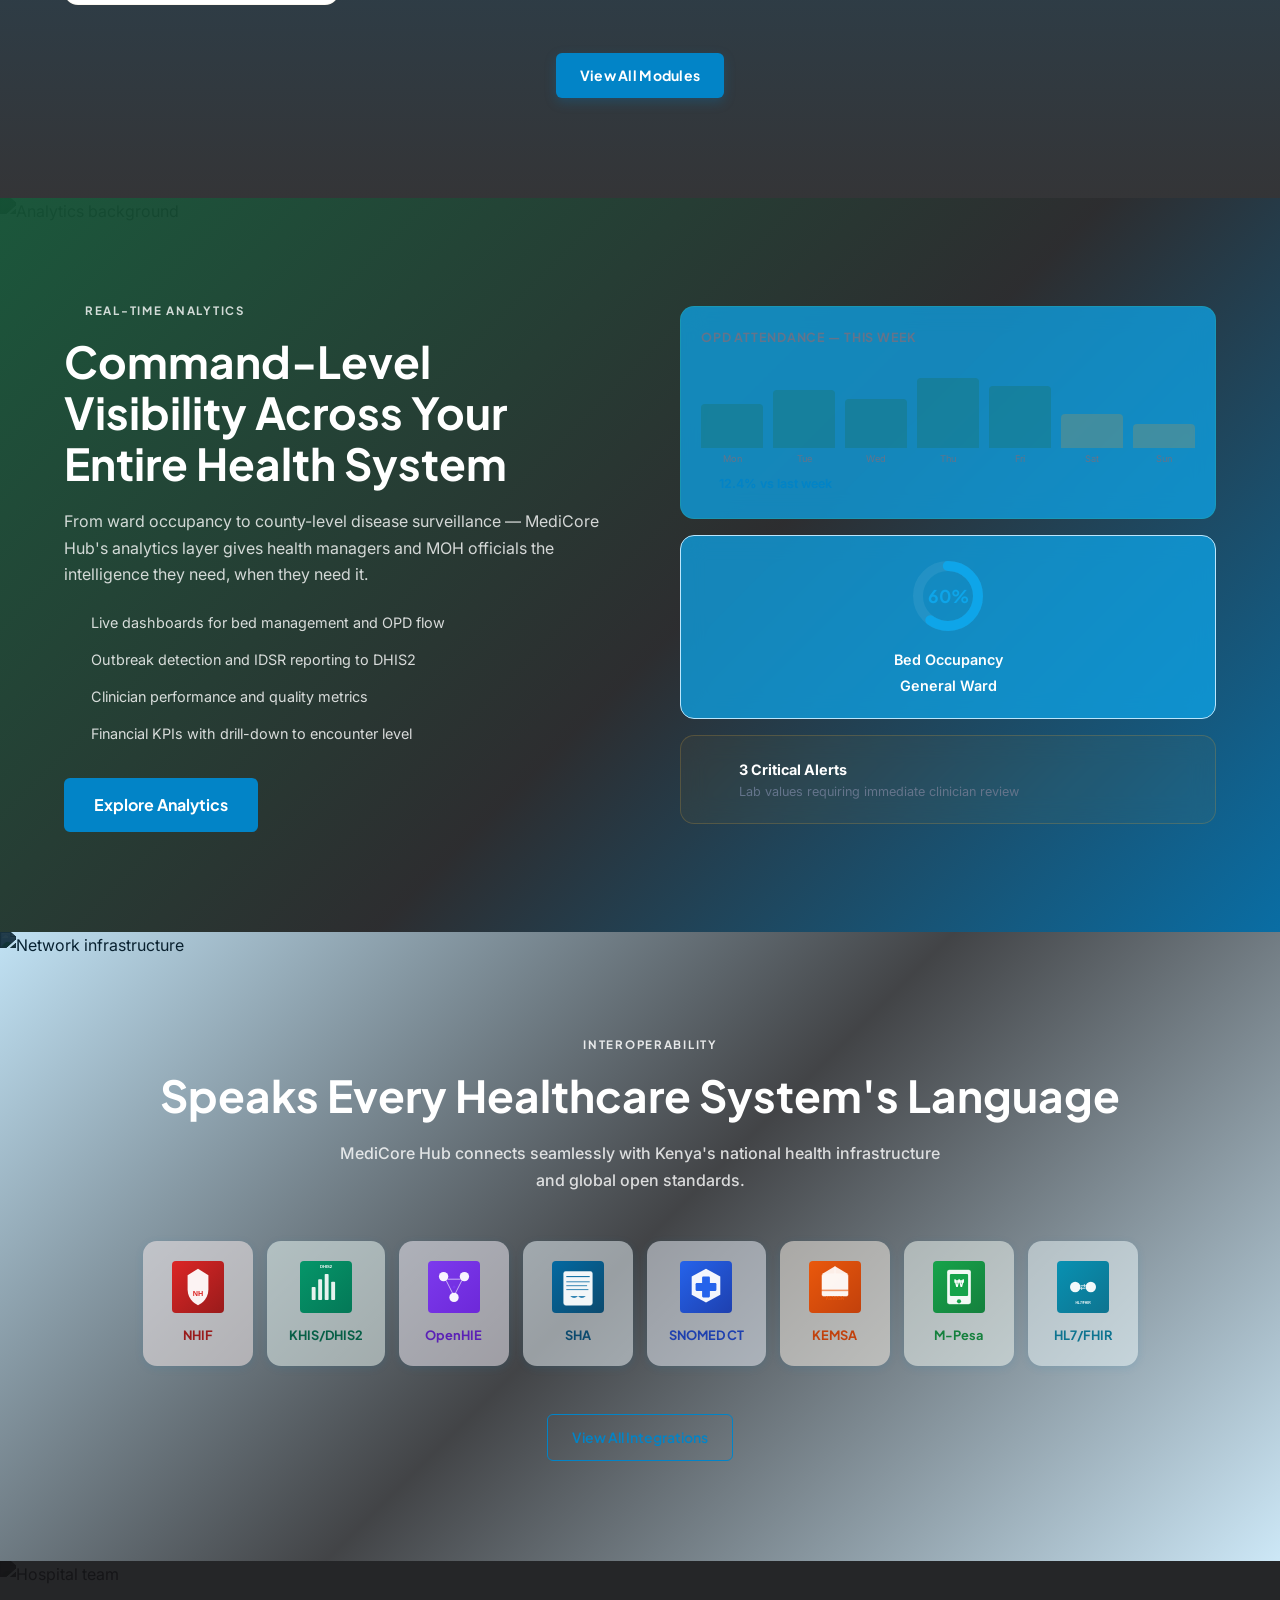
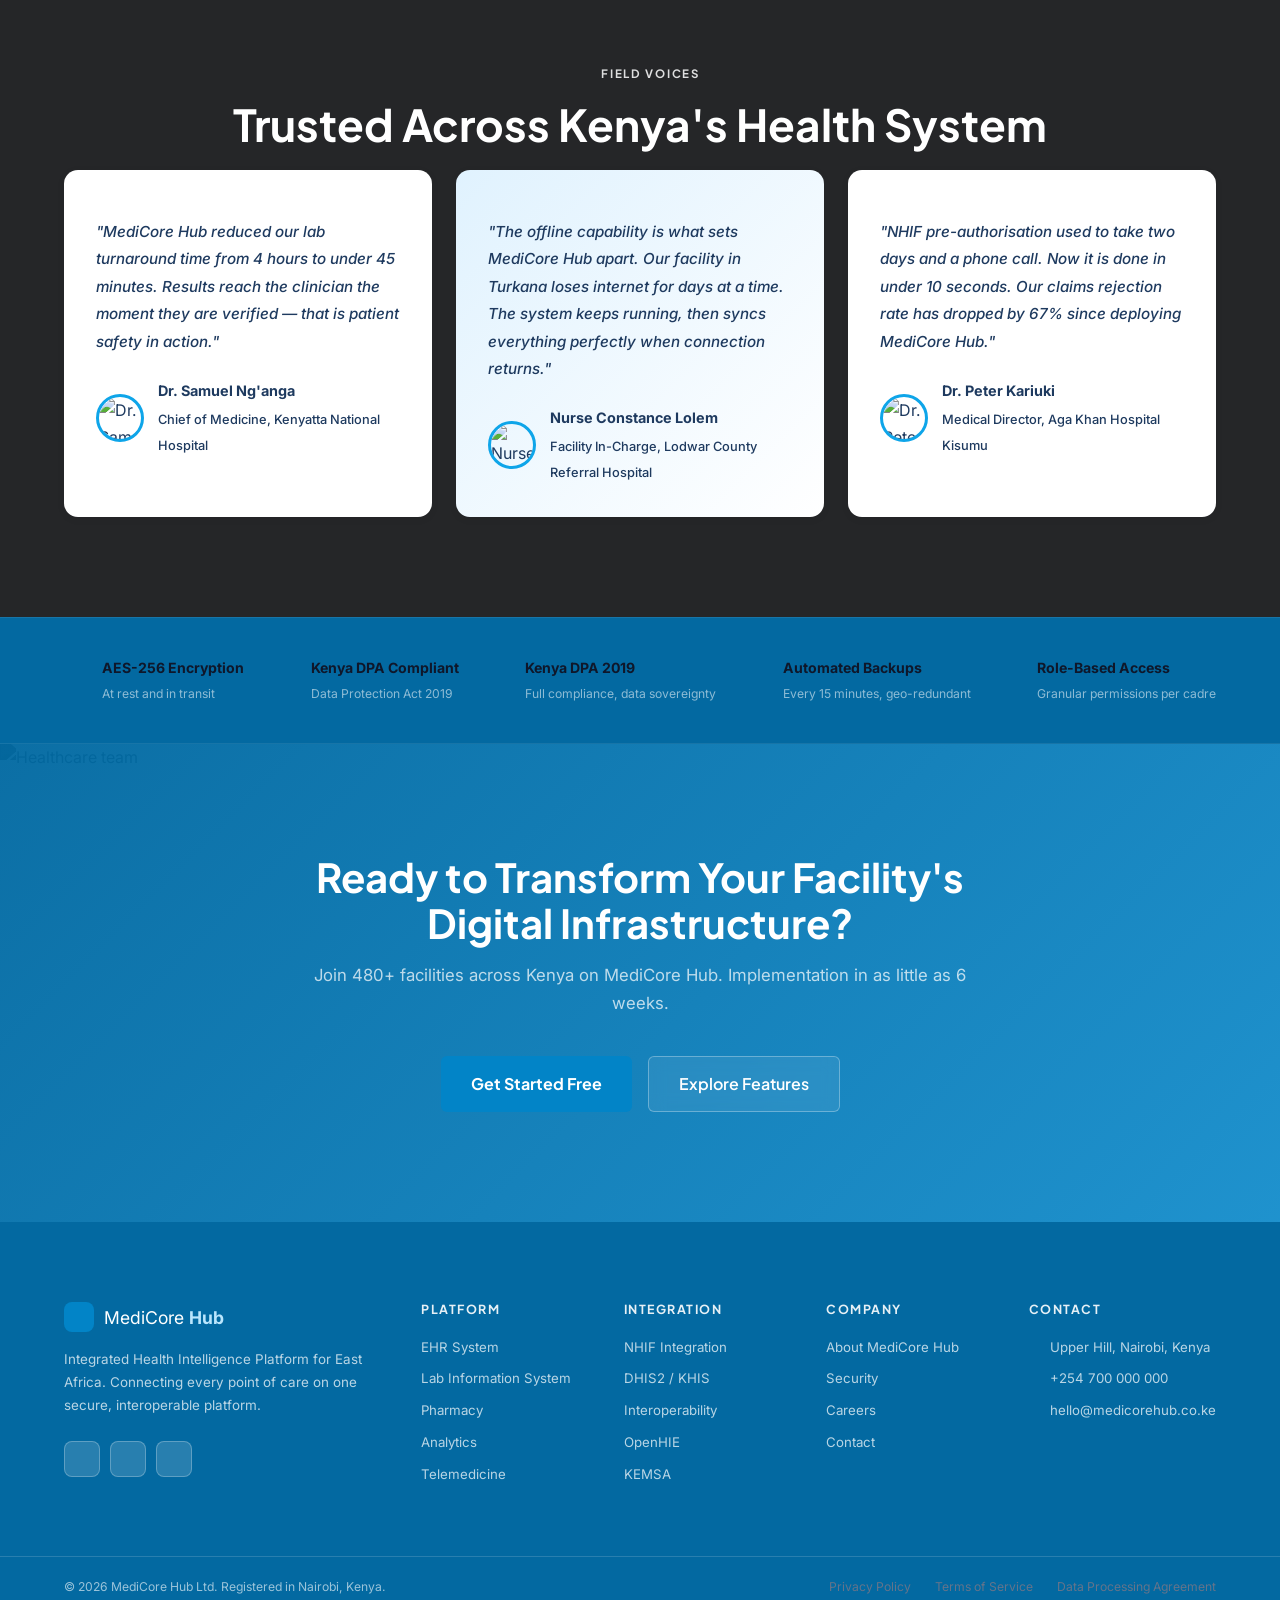
==== commit 878ab6f8: "Enhancing the effectiveness" ====
--- a/index.html
+++ b/index.html
@@ -44,6 +44,7 @@
       <a href="pages/interoperability.html" class="mob-link">Interoperability</a>
       <a href="pages/security.html" class="mob-link">Security</a>
       <a href="pages/contact.html" class="mob-link">Contact</a>
+      <a href="/app/pages/login.html" class="mob-link">Sign In</a>
       <a href="pages/contact.html" class="btn-primary mob-cta">Request Demo</a>
     </div>
   </header>
--- a/css/main.css
+++ b/css/main.css
@@ -949,9 +949,8 @@
   .footer-grid { grid-template-columns: 1fr 1fr 1fr; }
   .footer-brand-col { grid-column: span 3; }
   .section { padding: 80px 0; }
-}
-@media (max-width: 768px) {
-  .section { padding: 60px 0; }
+
+  /* Mobile navigation layout triggers at 1024px */
   .nav-links, .nav-header .btn-primary { display: none; }
   .nav-toggle { display: flex; align-items: center; justify-content: center; width: 40px; height: 40px; border-radius: var(--radius-sm); }
   .nav-toggle:hover { background: rgba(2,132,199,0.1); }
@@ -976,6 +975,9 @@
     color: var(--sky);
   }
   .mob-cta { margin-top: 16px; text-align: center; justify-content: center; }
+}
+@media (max-width: 768px) {
+  .section { padding: 60px 0; }
   .hero-title { font-size: 2.2rem; line-height: 1.1; }
   .hero-stats { flex-direction: column; gap: 12px; }
   .stat-divider { width: 100%; height: 1px; }
@@ -1033,3 +1035,156 @@
 .footer h1, .footer h2, .footer h3, .footer h4 { color: rgba(255,255,255,0.9) !important; }
 .marquee-strip h1, .marquee-strip h2 { color: var(--white) !important; }
 /* Hero headings keep white */
+
+/* ============================================================
+   CONTRAST & TEXT VISIBILITY OVERRIDES (Clinical theme)
+   ============================================================ */
+
+/* 1. Modules Page Detail Sections (Dark background image + overlay) */
+.module-detail-section {
+  color: rgba(255, 255, 255, 0.85) !important;
+}
+.module-detail-section h2.section-title {
+  color: var(--white) !important;
+}
+.module-detail-section .section-eyebrow {
+  color: var(--sky-bright) !important;
+}
+.module-detail-section .section-body {
+  color: rgba(255, 255, 255, 0.85) !important;
+}
+.module-detail-section .feature-list li {
+  color: rgba(255, 255, 255, 0.85) !important;
+}
+.module-detail-section .feature-list li i {
+  color: var(--sky-bright) !important;
+}
+
+/* 2. Contact Page form & info cards (Light theme consistency) */
+.contact-page-section {
+  background: var(--charcoal-mid) !important;
+}
+.contact-info-card {
+  background: var(--white) !important;
+  border: 1px solid rgba(2, 132, 199, 0.15) !important;
+  box-shadow: var(--shadow-md) !important;
+}
+.contact-info-card h3 {
+  color: #0F172A !important;
+}
+.contact-info-card h3 i {
+  color: var(--sky) !important;
+}
+.cic-row strong {
+  color: #1E3A5F !important;
+}
+.cic-row span {
+  color: #475569 !important;
+}
+.contact-form-wrapper {
+  background: var(--white) !important;
+  border: 1px solid rgba(2, 132, 199, 0.15) !important;
+  box-shadow: var(--shadow-md) !important;
+}
+.form-title {
+  color: #0F172A !important;
+}
+.form-subtitle {
+  color: var(--text-muted) !important;
+}
+.contact-form-wrapper .form-group label {
+  color: #334155 !important;
+}
+.contact-form-wrapper .form-group input,
+.contact-form-wrapper .form-group select,
+.contact-form-wrapper .form-group textarea {
+  background: #F8FAFC !important;
+  border: 1px solid rgba(2, 132, 199, 0.15) !important;
+  color: #1E3A5F !important;
+}
+.contact-form-wrapper .form-group input:focus,
+.contact-form-wrapper .form-group select:focus,
+.contact-form-wrapper .form-group textarea:focus {
+  border-color: var(--sky) !important;
+  box-shadow: 0 0 0 3px rgba(2, 132, 199, 0.15) !important;
+}
+.contact-form-wrapper .form-group select option {
+  background: var(--white) !important;
+  color: #1E3A5F !important;
+}
+.contact-form-wrapper .form-group input::placeholder,
+.contact-form-wrapper .form-group textarea::placeholder {
+  color: #94A3B8 !important;
+}
+.success-message h3 {
+  color: #0F172A !important;
+}
+.success-message p {
+  color: var(--text-muted) !important;
+}
+.response-time-banner {
+  background: rgba(2, 132, 199, 0.08) !important;
+  border: 1px solid rgba(2, 132, 199, 0.2) !important;
+}
+.response-time-banner i {
+  color: var(--sky) !important;
+}
+.response-time-banner p {
+  color: rgba(255, 255, 255, 0.85) !important;
+}
+.response-time-banner strong {
+  color: var(--white) !important;
+}
+
+/* 3. Security Page Compliance Badges & Audit Table */
+.compliance-badge {
+  background: var(--white) !important;
+  border: 1px solid rgba(2, 132, 199, 0.15) !important;
+  box-shadow: var(--shadow-sm) !important;
+}
+.compliance-badge:hover {
+  border-color: var(--sky) !important;
+}
+.compliance-badge .cb-icon {
+  background: rgba(2, 132, 199, 0.08) !important;
+  color: var(--sky) !important;
+}
+.compliance-badge strong {
+  color: #1E3A5F !important;
+}
+.compliance-badge span {
+  color: var(--text-muted) !important;
+}
+.audit-log-preview {
+  background: var(--white) !important;
+  border: 1px solid rgba(2, 132, 199, 0.15) !important;
+  box-shadow: var(--shadow-md) !important;
+}
+.audit-header {
+  background: #F8FAFC !important;
+  border-bottom: 1px solid rgba(2, 132, 199, 0.15) !important;
+  color: #1E3A5F !important;
+}
+.audit-header i {
+  color: var(--sky) !important;
+}
+.audit-table th {
+  color: #475569 !important;
+  border-bottom: 1px solid rgba(2, 132, 199, 0.15) !important;
+}
+.audit-table td {
+  color: #1E3A5F !important;
+  border-bottom: 1px solid rgba(2, 132, 199, 0.05) !important;
+}
+.audit-badge.read {
+  background: rgba(2, 132, 199, 0.08) !important;
+  color: var(--sky) !important;
+}
+.audit-badge.write {
+  background: rgba(245, 158, 11, 0.12) !important;
+  color: #D97706 !important;
+}
+.audit-badge.login {
+  background: rgba(100, 116, 139, 0.12) !important;
+  color: #64748B !important;
+}
